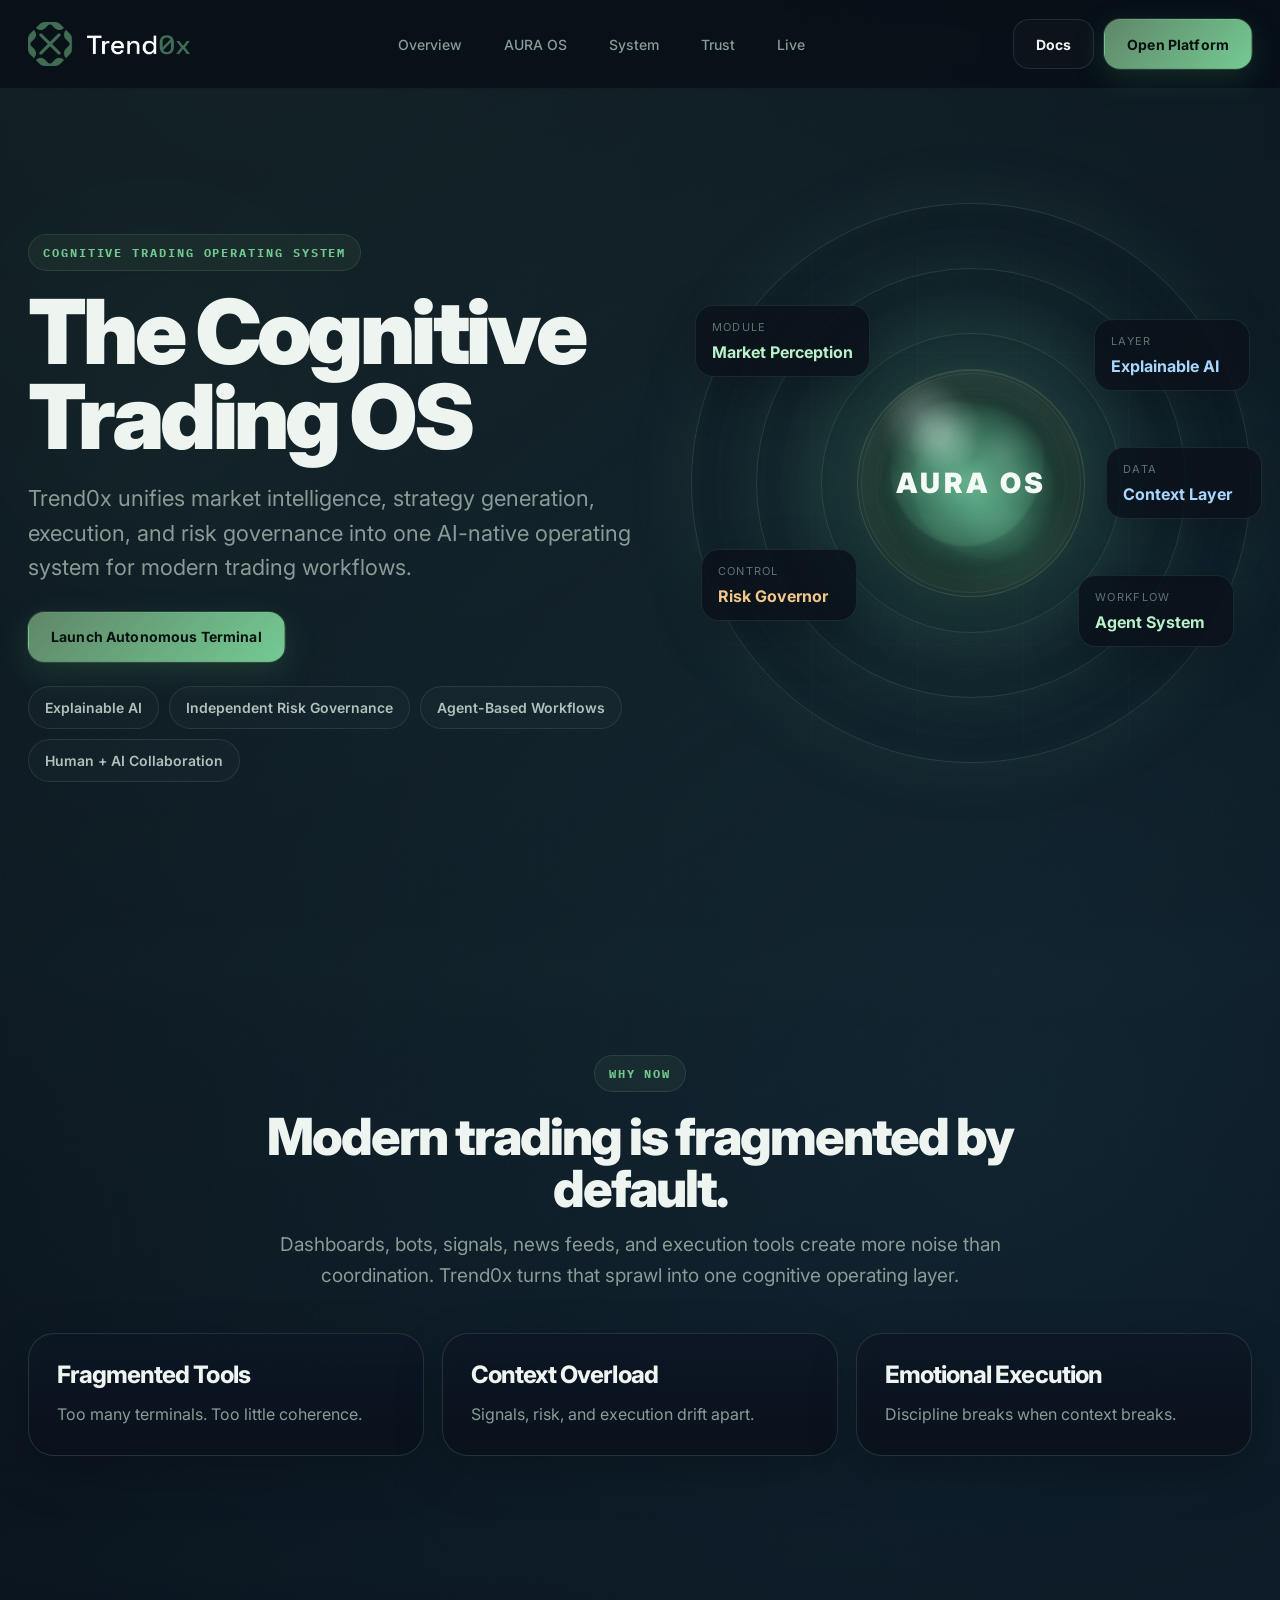
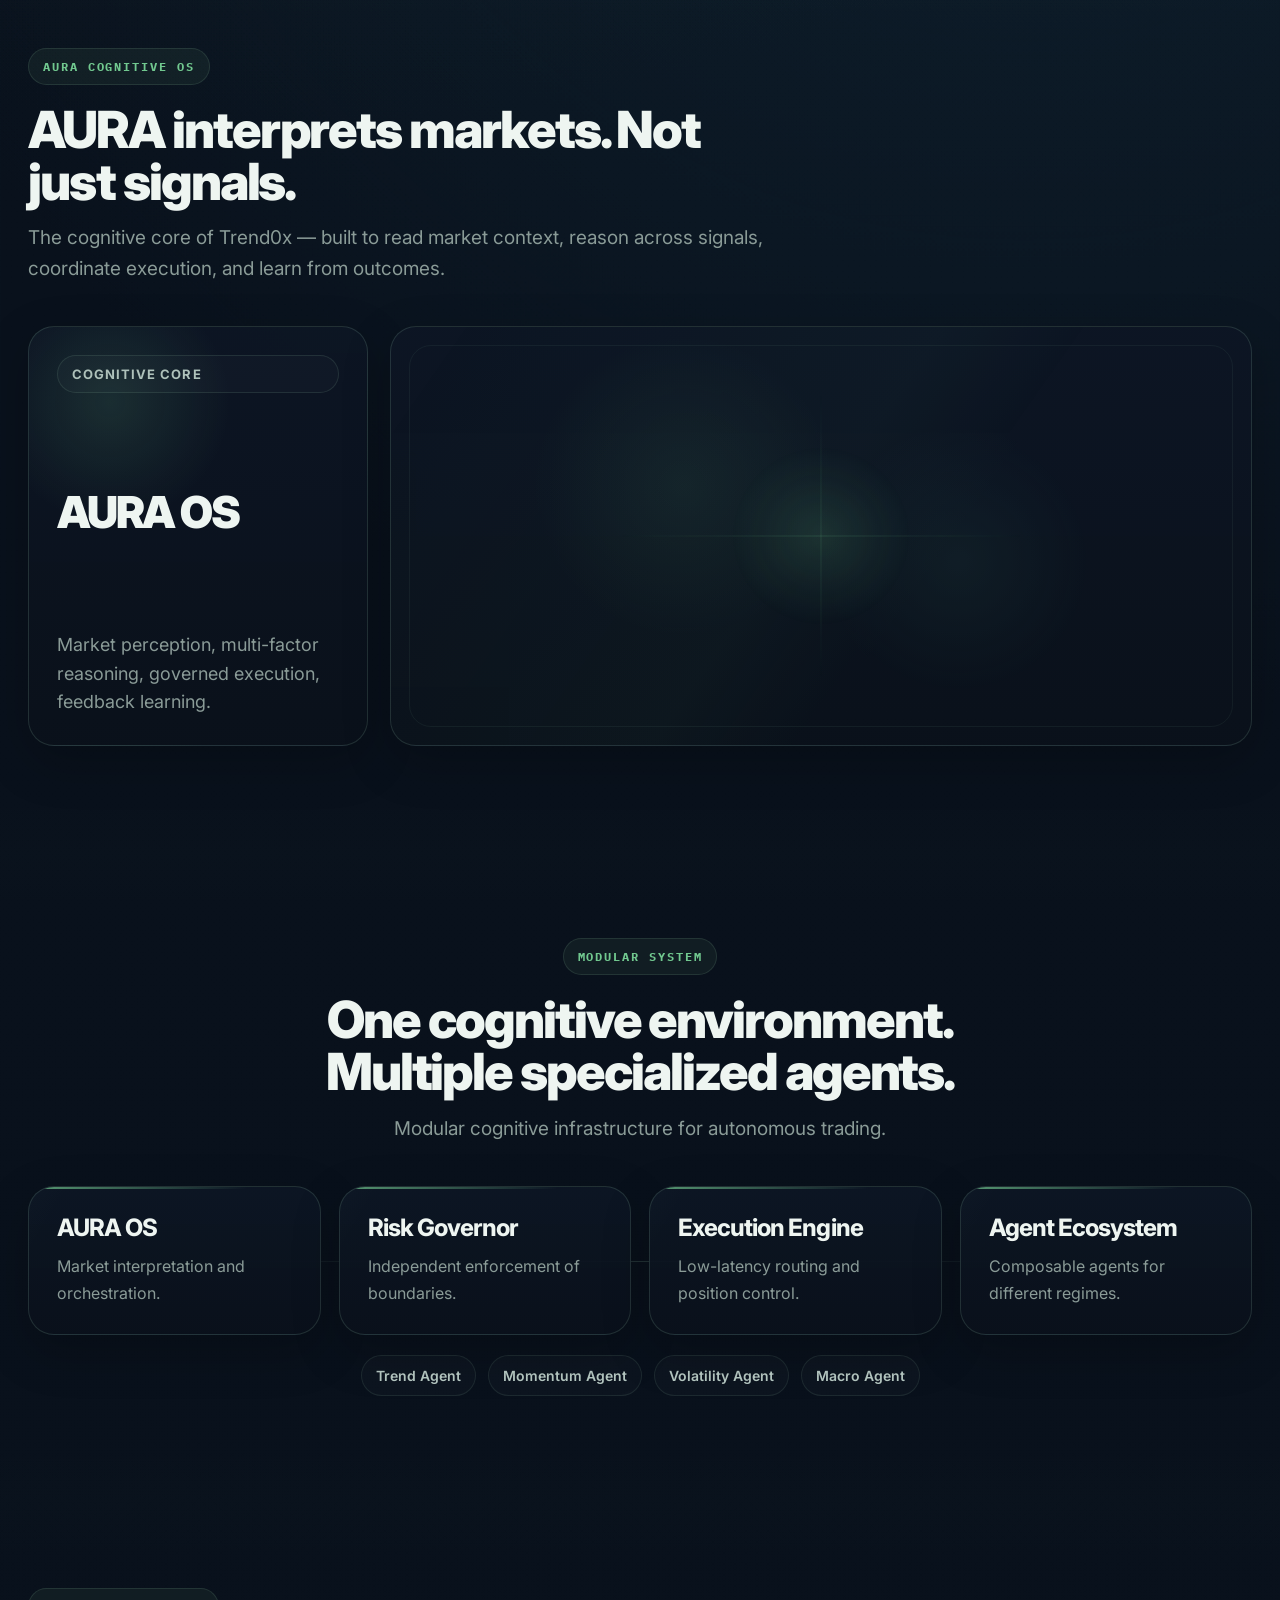
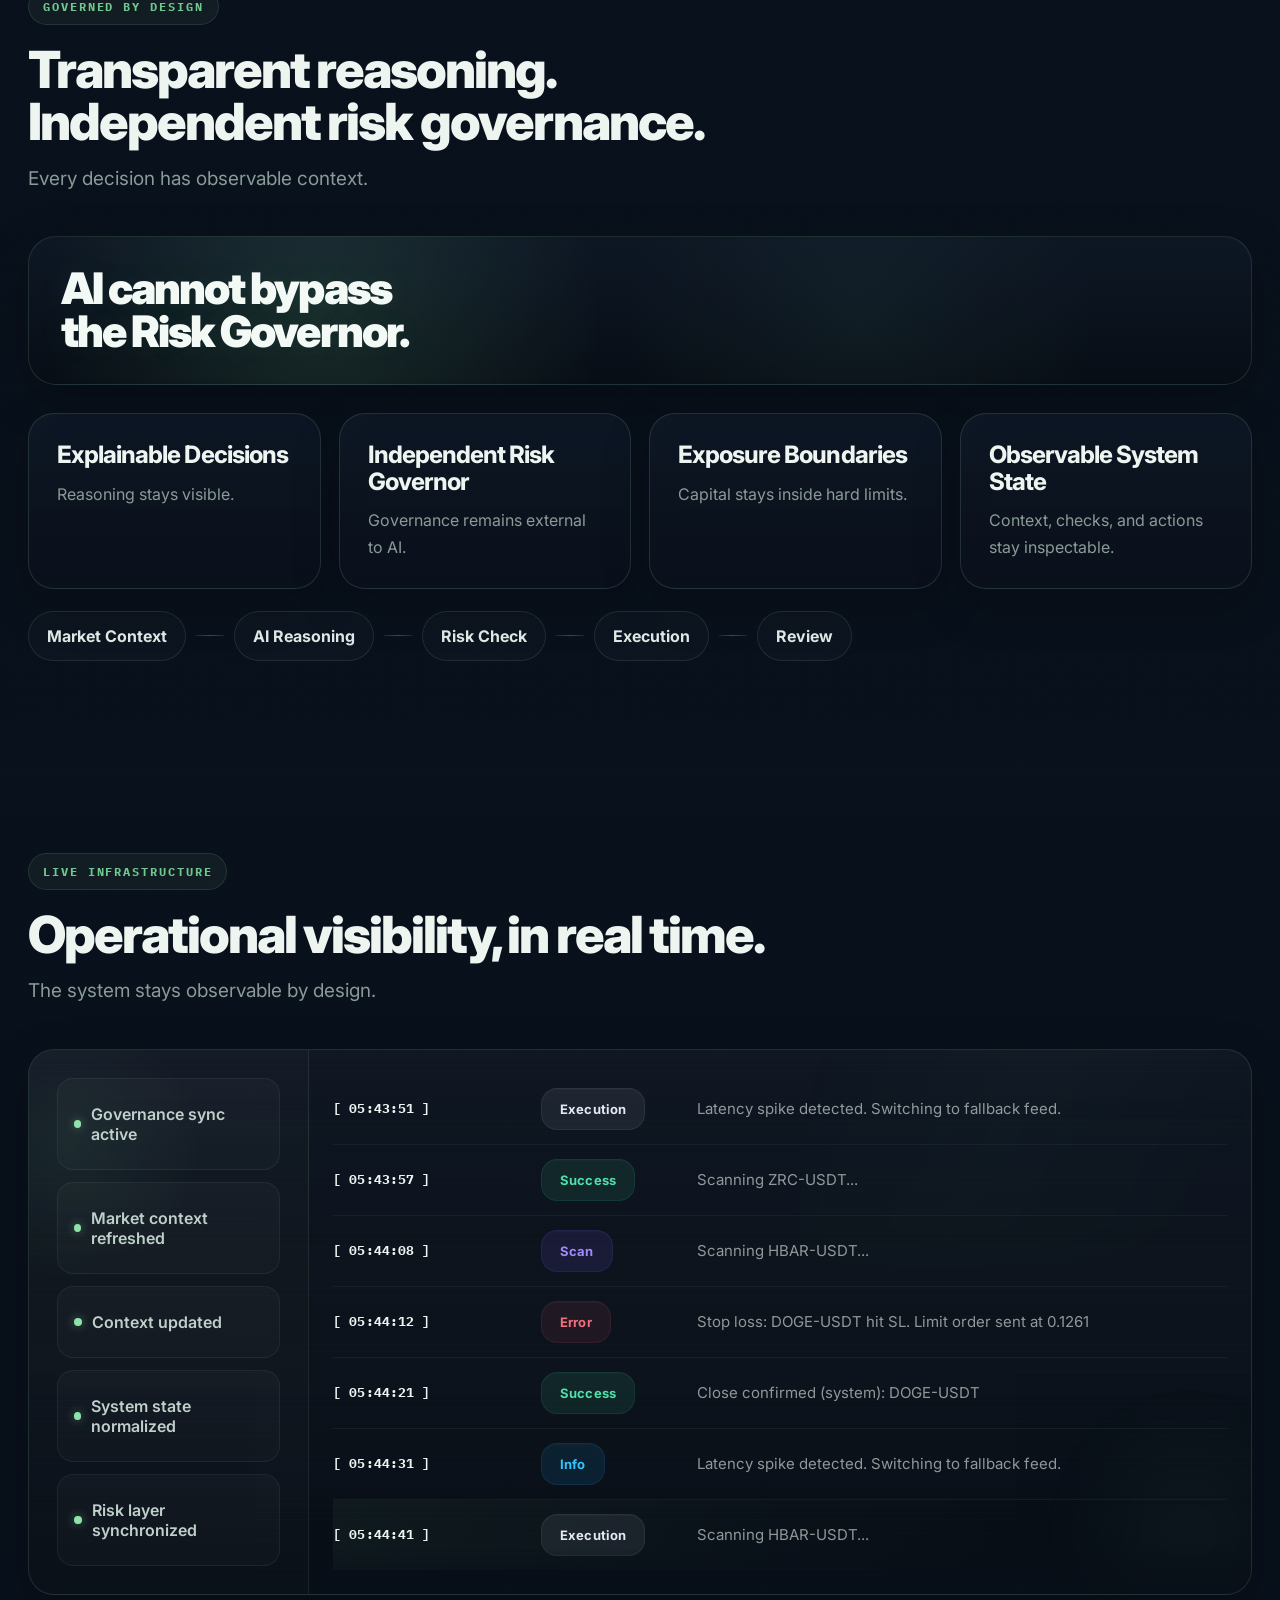
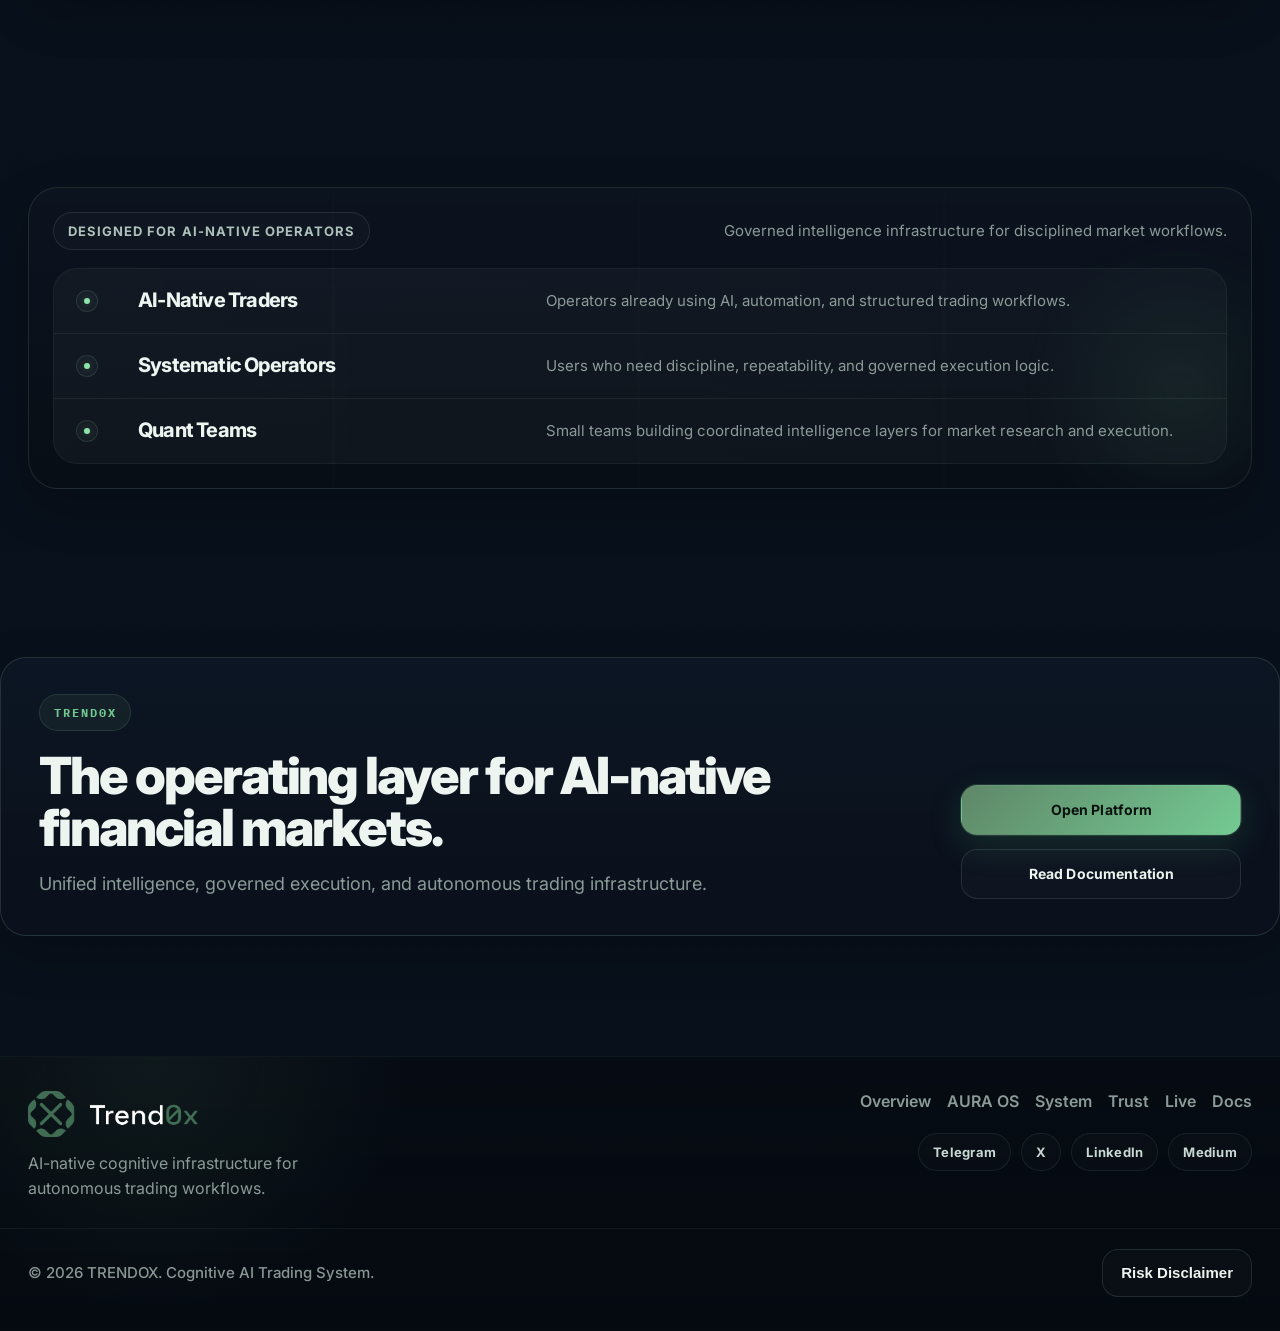
==== index.html @ cd6ea444 "Restyle live operational feed logs" ====
<!DOCTYPE html>
<html lang="en">
  <head>
    <meta charset="UTF-8" />
    <meta name="viewport" content="width=device-width, initial-scale=1.0" />
    <title>Trend0x — The Cognitive Trading OS</title>
    <link rel="icon" type="image/png" href="/favicon.png" />
    <link rel="shortcut icon" href="/favicon.png" />
    <meta
      name="description"
      content="Trend0x is an AI-native cognitive trading operating system unifying market intelligence, explainable AI, execution, and risk governance."
    />
    <meta
      name="keywords"
      content="AI trading OS, cognitive trading, explainable AI, risk governance, trading infrastructure, autonomous trading"
    />
    <meta name="author" content="Trend0x" />
    <meta property="og:title" content="Trend0x — The Cognitive Trading OS" />
    <meta
      property="og:description"
      content="AI-native infrastructure for autonomous trading, built around explainable AI and independent risk governance."
    />
    <meta property="og:type" content="website" />
    <meta property="og:url" content="https://trend0x.com" />
    <meta property="og:image" content="https://trend0x.com/og-image.png" />
    <meta name="twitter:card" content="summary_large_image" />
    <meta name="twitter:title" content="Trend0x — The Cognitive Trading OS" />
    <meta
      name="twitter:description"
      content="AI-native infrastructure for autonomous trading, built around explainable AI and independent risk governance."
    />
    <meta name="twitter:image" content="https://trend0x.com/og-image.png" />
    <meta name="theme-color" content="#08101b" />
    <link rel="icon" type="image/png" href="/favicon.png" />
    <link rel="preconnect" href="https://fonts.googleapis.com" />
    <link rel="preconnect" href="https://fonts.gstatic.com" crossorigin />
    <link
      href="https://fonts.googleapis.com/css2?family=IBM+Plex+Mono:wght@500;700&family=Inter:wght@400;500;600;700;800;900&display=swap"
      rel="stylesheet"
    />
    <link rel="stylesheet" href="/_astro/index.zALbbT_3.css" />
  </head>
  <body>
    <header class="site-header">
      <div class="site-shell nav-shell">
        <a href="#top" class="brand" aria-label="Go to homepage">
          <img
            src="/_astro/trend0x-logo-long.png"
            alt="Trend0x"
            width="258"
            height="50"
            class="brand-logo"
          />
        </a>
        <button class="nav-toggle" type="button" aria-expanded="false" aria-controls="mobile-nav">
          Menu
        </button>
        <nav class="desktop-nav" aria-label="Primary">
          <a href="#overview">Overview</a>
          <a href="#aura-os">AURA OS</a>
          <a href="#architecture">System</a>
          <a href="#risk">Trust</a>
          <a href="#live">Live</a>
        </nav>
        <div class="nav-actions">
          <a
            href="https://trend0x.gitbook.io/trend0x-docs/"
            target="_blank"
            rel="noopener noreferrer"
            class="button button-ghost"
            >Docs</a
          >
          <a href="https://demo.trend0x.com/" target="_blank" rel="noopener noreferrer" class="button button-primary"
            >Open Platform</a
          >
        </div>
      </div>
      <div class="mobile-nav" id="mobile-nav" hidden>
        <a href="#overview">Overview</a>
        <a href="#aura-os">AURA OS</a>
        <a href="#architecture">System</a>
        <a href="#risk">Trust</a>
        <a href="#live">Live</a>
        <a href="https://trend0x.gitbook.io/trend0x-docs/" target="_blank" rel="noopener noreferrer">Docs</a>
        <a href="https://demo.trend0x.com/" target="_blank" rel="noopener noreferrer">Open Platform</a>
      </div>
    </header>

    <main id="top">
      <section class="hero section-grid hero-section" id="overview">
        <div class="site-shell hero-grid">
          <div class="hero-copy">
            <div class="eyebrow">COGNITIVE TRADING OPERATING SYSTEM</div>
            <h1>The Cognitive Trading OS</h1>
            <p class="hero-lead">
              Trend0x unifies market intelligence, strategy generation, execution, and risk governance
              into one AI-native operating system for modern trading workflows.
            </p>
            <div class="hero-actions">
              <a href="https://demo.trend0x.com/" target="_blank" rel="noopener noreferrer" class="button button-primary">Launch Autonomous Terminal</a>
            </div>
            <div class="hero-pills">
              <span>Explainable AI</span>
              <span>Independent Risk Governance</span>
              <span>Agent-Based Workflows</span>
              <span>Human + AI Collaboration</span>
            </div>
          </div>

          <div class="hero-panel">
            <div class="hero-orbit">
              <div class="orbit-field">
                <div class="orbit-grid"></div>
                <div class="orbit-wave orbit-wave-1"></div>
                <div class="orbit-wave orbit-wave-2"></div>
                <div class="orbit-wave orbit-wave-3"></div>
                <div class="orbit-wave orbit-wave-4"></div>
                <div class="core-orb">
                  <div class="core-bloom" aria-hidden="true">
                    <span class="liquid-layer liquid-layer-a"></span>
                    <span class="liquid-layer liquid-layer-b"></span>
                    <span class="liquid-layer liquid-layer-c"></span>
                    <span class="liquid-caustic"></span>
                    <span class="liquid-specular"></span>
                    <span class="liquid-refraction"></span>
                  </div>
                  <div class="core-glow"></div>
                  <div class="core-label">AURA OS</div>
                </div>
                <div class="signal-card signal-card-green card-live">
                  <small>MODULE</small>
                  <strong>Market Perception</strong>
                </div>
                <div class="signal-card signal-card-blue card-xai">
                  <small>LAYER</small>
                  <strong>Explainable AI</strong>
                </div>
                <div class="signal-card signal-card-amber card-risk">
                  <small>CONTROL</small>
                  <strong>Risk Governor</strong>
                </div>
                <div class="signal-card signal-card-green card-agent">
                  <small>WORKFLOW</small>
                  <strong>Agent System</strong>
                </div>
                <div class="signal-card signal-card-blue card-data">
                  <small>DATA</small>
                  <strong>Context Layer</strong>
                </div>
              </div>
            </div>
          </div>
        </div>
      </section>

      <section class="section reveal-up">
        <div class="site-shell">
          <div class="section-heading centered compact-heading">
            <div class="eyebrow">WHY NOW</div>
            <h2>Modern trading is fragmented by default.</h2>
            <p>
              Dashboards, bots, signals, news feeds, and execution tools create more noise than
              coordination. Trend0x turns that sprawl into one cognitive operating layer.
            </p>
          </div>
          <div class="problem-grid compact-problem-grid">
            <article class="surface-card glow-card reveal-up">
              <h3>Fragmented Tools</h3>
              <p>Too many terminals. Too little coherence.</p>
            </article>
            <article class="surface-card glow-card reveal-up">
              <h3>Context Overload</h3>
              <p>Signals, risk, and execution drift apart.</p>
            </article>
            <article class="surface-card glow-card reveal-up">
              <h3>Emotional Execution</h3>
              <p>Discipline breaks when context breaks.</p>
            </article>
          </div>
        </div>
      </section>

      <section class="section reveal-up" id="aura-os">
        <div class="site-shell">
          <div class="section-heading compact-heading">
            <div class="eyebrow">AURA COGNITIVE OS</div>
            <h2>AURA interprets markets. Not just signals.</h2>
            <p>
              The cognitive core of Trend0x — built to read market context, reason across signals,
              coordinate execution, and learn from outcomes.
            </p>
          </div>
          <div class="aura-system-panel">
            <div class="aura-system-copy">
              <div class="aura-system-pill">Cognitive Core</div>
              <div class="aura-system-title">AURA OS</div>
              <p>Market perception, multi-factor reasoning, governed execution, feedback learning.</p>
            </div>
            <div class="aura-system-map">
              <div class="aura-beam"></div>
              <article class="aura-node node-perception reveal-up">
                <h3>Market Perception</h3>
                <p>Reads structure, volatility, and flow.</p>
              </article>
              <article class="aura-node node-reasoning reveal-up">
                <h3>Multi-Factor Reasoning</h3>
                <p>Builds context across signals.</p>
              </article>
              <article class="aura-node node-execution reveal-up">
                <h3>Governed Execution</h3>
                <p>Routes action through system controls.</p>
              </article>
              <article class="aura-node node-learning reveal-up">
                <h3>Feedback Learning</h3>
                <p>Improves through review loops.</p>
              </article>
            </div>
          </div>
        </div>
      </section>

      <section class="section reveal-up" id="architecture">
        <div class="site-shell">
          <div class="section-heading compact-heading centered">
            <div class="eyebrow">MODULAR SYSTEM</div>
            <h2>One cognitive environment. Multiple specialized agents.</h2>
            <p>Modular cognitive infrastructure for autonomous trading.</p>
          </div>
          <div class="system-grid">
            <article class="arch-card glow-card reveal-up">
              <h3>AURA OS</h3>
              <p>Market interpretation and orchestration.</p>
            </article>
            <article class="arch-card glow-card reveal-up">
              <h3>Risk Governor</h3>
              <p>Independent enforcement of boundaries.</p>
            </article>
            <article class="arch-card glow-card reveal-up">
              <h3>Execution Engine</h3>
              <p>Low-latency routing and position control.</p>
            </article>
            <article class="arch-card glow-card reveal-up">
              <h3>Agent Ecosystem</h3>
              <p>Composable agents for different regimes.</p>
            </article>
          </div>
          <div class="agent-capsules">
            <span>Trend Agent</span>
            <span>Momentum Agent</span>
            <span>Volatility Agent</span>
            <span>Macro Agent</span>
          </div>
        </div>
      </section>

      <section class="section reveal-up" id="risk">
        <div class="site-shell">
          <div class="section-heading compact-heading">
            <div class="eyebrow">GOVERNED BY DESIGN</div>
            <h2>Transparent reasoning. Independent risk governance.</h2>
            <p>Every decision has observable context.</p>
          </div>
          <div class="trust-statement">AI cannot bypass<br />the Risk Governor.</div>
          <div class="trust-grid">
            <article class="surface-card glow-card reveal-up">
              <h3>Explainable Decisions</h3>
              <p>Reasoning stays visible.</p>
            </article>
            <article class="surface-card glow-card reveal-up">
              <h3>Independent Risk Governor</h3>
              <p>Governance remains external to AI.</p>
            </article>
            <article class="surface-card glow-card reveal-up">
              <h3>Exposure Boundaries</h3>
              <p>Capital stays inside hard limits.</p>
            </article>
            <article class="surface-card glow-card reveal-up">
              <h3>Observable System State</h3>
              <p>Context, checks, and actions stay inspectable.</p>
            </article>
          </div>
          <div class="decision-flow" aria-label="Decision flow">
            <div class="flow-step flow-step-1 is-active"><span>Market Context</span></div>
            <div class="flow-arrow flow-arrow-1"></div>
            <div class="flow-step flow-step-2"><span>AI Reasoning</span></div>
            <div class="flow-arrow flow-arrow-2"></div>
            <div class="flow-step flow-step-3"><span>Risk Check</span></div>
            <div class="flow-arrow flow-arrow-3"></div>
            <div class="flow-step flow-step-4"><span>Execution</span></div>
            <div class="flow-arrow flow-arrow-4"></div>
            <div class="flow-step flow-step-5"><span>Review</span></div>
          </div>
        </div>
      </section>

      <section class="section reveal-up" id="live">
        <div class="site-shell">
          <div class="section-heading compact-heading">
            <div class="eyebrow">LIVE INFRASTRUCTURE</div>
            <h2>Operational visibility, in real time.</h2>
            <p>The system stays observable by design.</p>
          </div>
          <div class="live-panel">
            <div class="live-status" data-live-status>
              <span data-live-status-item><i></i><b>Context updated</b></span>
              <span data-live-status-item><i></i><b>Risk threshold verified</b></span>
              <span data-live-status-item><i></i><b>Reasoning sequence active</b></span>
              <span data-live-status-item><i></i><b>Governed route prepared</b></span>
              <span data-live-status-item><i></i><b>Feedback loop scheduled</b></span>
            </div>
            <div class="infra-logs live-logs" data-live-feed>
              <div class="log-row" data-live-log-row data-live-kind="execution">
                <span data-live-time>[ 19:13:49 ]</span><span class="log-pill" data-live-type>Execution</span><p data-live-message>Latency spike detected. Switching to fallback feed.</p>
              </div>
              <div class="log-row" data-live-log-row data-live-kind="success">
                <span data-live-time>[ 19:13:57 ]</span><span class="log-pill" data-live-type>Success</span><p data-live-message>Scanning ZRC-USDT...</p>
              </div>
              <div class="log-row" data-live-log-row data-live-kind="scan">
                <span data-live-time>[ 19:14:03 ]</span><span class="log-pill" data-live-type>Scan</span><p data-live-message>Scanning HBAR-USDT...</p>
              </div>
              <div class="log-row" data-live-log-row data-live-kind="error">
                <span data-live-time>[ 19:14:11 ]</span><span class="log-pill" data-live-type>Error</span><p data-live-message>Stop loss: DOGE-USDT hit SL. Limit order sent at 0.1261</p>
              </div>
              <div class="log-row" data-live-log-row data-live-kind="success">
                <span data-live-time>[ 19:14:17 ]</span><span class="log-pill" data-live-type>Success</span><p data-live-message>Close confirmed (system): DOGE-USDT</p>
              </div>
              <div class="log-row" data-live-log-row data-live-kind="info">
                <span data-live-time>[ 19:14:24 ]</span><span class="log-pill" data-live-type>Info</span><p data-live-message>Latency spike detected. Switching to fallback feed.</p>
              </div>
              <div class="log-row" data-live-log-row data-live-kind="execution">
                <span data-live-time>[ 19:14:30 ]</span><span class="log-pill" data-live-type>Execution</span><p data-live-message>Scanning HBAR-USDT...</p>
              </div>
            </div>
          </div>
        </div>
      </section>

      <section class="section reveal-up">
        <div class="site-shell">
          <div class="operator-access reveal-up">
            <div class="operator-access-head">
              <span class="built-for-label">Designed for AI-native operators</span>
              <p>Governed intelligence infrastructure for disciplined market workflows.</p>
            </div>
            <div class="operator-list" aria-label="Operator access layer">
              <article class="operator-row reveal-up">
                <span class="operator-glyph" aria-hidden="true"><i></i></span>
                <h3>AI-Native Traders</h3>
                <p>Operators already using AI, automation, and structured trading workflows.</p>
              </article>
              <article class="operator-row reveal-up">
                <span class="operator-glyph" aria-hidden="true"><i></i></span>
                <h3>Systematic Operators</h3>
                <p>Users who need discipline, repeatability, and governed execution logic.</p>
              </article>
              <article class="operator-row reveal-up">
                <span class="operator-glyph" aria-hidden="true"><i></i></span>
                <h3>Quant Teams</h3>
                <p>Small teams building coordinated intelligence layers for market research and execution.</p>
              </article>
            </div>
          </div>
        </div>
      </section>

      <section class="section final-cta reveal-up">
        <div class="site-shell final-cta-card">
          <div>
            <div class="eyebrow">TREND0X</div>
            <h2>The operating layer for AI-native financial markets.</h2>
            <p>Unified intelligence, governed execution, and autonomous trading infrastructure.</p>
          </div>
          <div class="hero-actions final-cta-actions">
            <a href="https://demo.trend0x.com/" target="_blank" rel="noopener noreferrer" class="button button-primary"
              >Open Platform</a
            >
            <a
              href="https://trend0x.gitbook.io/trend0x-docs/"
              target="_blank"
              rel="noopener noreferrer"
              class="button button-secondary"
              >Read Documentation</a
            >
          </div>
        </div>
      </section>
    </main>

    <footer class="site-footer">
      <div class="site-shell footer-shell">
        <div class="footer-brand">
          <img
            src="/_astro/trend0x-logo-long.png"
            alt="Trend0x"
            width="258"
            height="50"
            class="footer-logo"
          />
          <p>AI-native cognitive infrastructure for autonomous trading workflows.</p>
        </div>
        <div class="footer-links-wrap">
          <nav class="footer-nav" aria-label="Footer">
            <a href="#overview">Overview</a>
            <a href="#aura-os">AURA OS</a>
            <a href="#architecture">System</a>
            <a href="#risk">Trust</a>
            <a href="#live">Live</a>
            <a href="https://trend0x.gitbook.io/trend0x-docs/" target="_blank" rel="noopener noreferrer">Docs</a>
          </nav>
          <div class="footer-socials" aria-label="Social links">
            <a href="https://t.me/trend0x" target="_blank" rel="noopener noreferrer">Telegram</a>
            <a href="https://x.com/Trend0x_com" target="_blank" rel="noopener noreferrer">X</a>
            <a href="https://www.linkedin.com/company/trend0x" target="_blank" rel="noopener noreferrer">LinkedIn</a>
            <a href="https://medium.com/@trend0x.ai" target="_blank" rel="noopener noreferrer">Medium</a>
          </div>
        </div>
      </div>
      <div class="site-shell footer-bottom">
        <p>© 2026 TRENDOX. Cognitive AI Trading System.</p>
        <button type="button" class="footer-disclaimer-button" data-open-risk>Risk Disclaimer</button>
      </div>
    </footer>

    <div class="risk-modal" data-risk-modal hidden>
      <div class="risk-modal-backdrop" data-close-risk></div>
      <div class="risk-modal-dialog" role="dialog" aria-modal="true" aria-labelledby="risk-modal-title">
        <div class="risk-modal-head">
          <h2 id="risk-modal-title">Risk Disclosure</h2>
          <button type="button" class="risk-modal-close" aria-label="Close risk disclosure" data-close-risk>
            <span></span>
            <span></span>
          </button>
        </div>
        <div class="risk-modal-body">
          <p>
            Trading digital assets involves financial risk due to market volatility, liquidity conditions,
            and changing market regimes.
          </p>
          <p>
            Trend0x applies automated risk management mechanisms, including exposure limits and adaptive
            execution logic. These measures are designed to reduce risk, but do not eliminate the possibility
            of losses.
          </p>
          <p>Trend0x does not guarantee profitability or performance. Past results are not indicative of future outcomes.</p>
          <p>Trend0x is a non-custodial execution and copy trading infrastructure.</p>
          <div class="risk-modal-list-block">
            <p>Trend0x:</p>
            <ul>
              <li>does not custody user funds,</li>
              <li>does not pool or manage capital,</li>
              <li>does not act as a broker, fund, or investment advisor.</li>
            </ul>
          </div>
          <p>
            All trading activity is executed directly on third-party exchanges selected by the user. Trend0x has no
            access to user balances or withdrawal permissions.
          </p>
          <p>Users remain fully responsible for their capital, strategy selection, and risk exposure.</p>
          <p>
            Information provided by Trend0x is for informational and execution purposes only and does not constitute
            financial, legal, or investment advice.
          </p>
          <p>
            Users should assess their own risk tolerance and conduct independent due diligence before engaging in
            trading activities.
          </p>
          <p>
            Execution outcomes may vary due to exchange mechanics, liquidity, latency, and account-specific factors.
            Trend0x is not responsible for execution differences caused by third-party platforms.
          </p>
          <p>
            By using Trend0x, users acknowledge and accept the risks associated with digital asset trading, including
            the possibility of losses despite applied risk controls.
          </p>
        </div>
      </div>
    </div>

    <script>
      if (typeof window !== "undefined") {
        const ua = window.navigator.userAgent;
        const isChromiumLike =
          /Chrome|CriOS|Edg|OPR/.test(ua) && !/Safari\/.*Version\//.test(ua);

        if (isChromiumLike) {
          document.documentElement.classList.add("is-chrome-like");
        }

        const toggle = document.querySelector(".nav-toggle");
        const mobileNav = document.getElementById("mobile-nav");
        const mobileLinks = mobileNav ? Array.from(mobileNav.querySelectorAll("a")) : [];
        const riskModal = document.querySelector("[data-risk-modal]");
        const riskOpeners = Array.from(document.querySelectorAll("[data-open-risk]"));
        const riskClosers = Array.from(document.querySelectorAll("[data-close-risk]"));
        let mobileNavOpen = false;
        let riskModalOpen = false;

        const syncOverlayLock = () => {
          document.body.classList.toggle("no-scroll", mobileNavOpen || riskModalOpen);
        };

        const setState = (open) => {
          if (!toggle || !mobileNav) return;
          toggle.setAttribute("aria-expanded", String(open));
          mobileNav.hidden = !open;
          mobileNavOpen = open;
          syncOverlayLock();
        };

        const setRiskModal = (open) => {
          if (!riskModal) return;
          riskModal.hidden = !open;
          riskModalOpen = open;
          syncOverlayLock();
        };

        toggle?.addEventListener("click", () => {
          const next = toggle.getAttribute("aria-expanded") !== "true";
          setState(next);
        });

        mobileLinks.forEach((link) => {
          link.addEventListener("click", () => setState(false));
        });

        riskOpeners.forEach((button) => {
          button.addEventListener("click", () => setRiskModal(true));
        });

        riskClosers.forEach((button) => {
          button.addEventListener("click", () => setRiskModal(false));
        });

        riskModal?.addEventListener("click", (event) => {
          const target = event.target;
          if (!(target instanceof Element)) return;
          if (target.closest("[data-close-risk]")) {
            setRiskModal(false);
          }
        });

        document.querySelector(".risk-modal-dialog")?.addEventListener("click", (event) => {
          event.stopPropagation();
        });

        window.addEventListener("keydown", (event) => {
          if (event.key === "Escape") setState(false);
          if (event.key === "Escape") setRiskModal(false);
        });

        const revealItems = Array.from(document.querySelectorAll(".reveal-up"));
        const io =
          "IntersectionObserver" in window
            ? new IntersectionObserver(
                (entries) => {
                  entries.forEach((entry) => {
                    if (entry.isIntersecting) {
                      entry.target.classList.add("is-visible");
                      io.unobserve(entry.target);
                    }
                  });
                },
                { threshold: 0.14 }
              )
            : null;

        revealItems.forEach((item) => {
          if (window.matchMedia("(prefers-reduced-motion: reduce)").matches) {
            item.classList.add("is-visible");
            return;
          }
          io ? io.observe(item) : item.classList.add("is-visible");
        });

        const prefersReducedMotion = window.matchMedia("(prefers-reduced-motion: reduce)").matches;
        const liveStatusRoot = document.querySelector("[data-live-status]");
        const liveStatusItems = liveStatusRoot ? Array.from(liveStatusRoot.querySelectorAll("[data-live-status-item]")) : [];
        const liveLogRows = Array.from(document.querySelectorAll("[data-live-log-row]"));

        const liveStatusPool = [
          "Context updated",
          "Governance sync active",
          "Market context refreshed",
          "System state normalized",
          "Risk layer synchronized",
          "Agent routing updated",
          "Execution layer stable",
          "Feedback cycle initialized",
          "Intelligence layer active",
          "Regime map refreshed",
          "Exposure layer verified",
          "Signal clustering detected",
          "Decision layer synchronized",
          "Operational state stable",
          "Cross-market scan active",
        ];

        const liveFeedPool = [
          { type: "Execution", message: "Latency spike detected. Switching to fallback feed." },
          { type: "Success", message: "Scanning ZRC-USDT..." },
          { type: "Scan", message: "Scanning HBAR-USDT..." },
          { type: "Error", message: "Stop loss: DOGE-USDT hit SL. Limit order sent at 0.1261" },
          { type: "Success", message: "Close confirmed (system): DOGE-USDT" },
          { type: "Info", message: "Latency spike detected. Switching to fallback feed." },
          { type: "Execution", message: "Scanning HBAR-USDT..." },
          { type: "Scan", message: "Scanning SOL-USDT..." },
          { type: "Success", message: "Scanning SOL-USDT..." },
          { type: "Execution", message: "Close confirmed (system): DOGE-USDT" },
          { type: "Info", message: "Scanning ZRC-USDT..." },
          { type: "Scan", message: "Scanning DOGE-USDT..." },
          { type: "Warning", message: "Latency spike detected. Switching to fallback feed." },
          { type: "Execution", message: "Close confirmed (system): TRX-USDT" },
          { type: "Success", message: "Execution route confirmed: BTC-USDT" },
          { type: "Info", message: "Scanning XRP-USDT..." },
          { type: "Scan", message: "Scanning ADA-USDT..." },
          { type: "Error", message: "Stop loss: TRX-USDT hit SL. Limit order sent at 0.2893" },
          { type: "Execution", message: "Scanning SOL-USDT..." },
          { type: "Success", message: "Close confirmed (system): HBAR-USDT" },
          { type: "Info", message: "Market feed resynchronized across active pairs." },
          { type: "Warning", message: "Spread widened on SOL-USDT. Routing through fallback book." },
          { type: "Scan", message: "Scanning ZRC-USDT..." },
          { type: "Execution", message: "Trailing stop adjusted: BTC-USDT" },
        ];

        const timeFormatter = new Intl.DateTimeFormat("en-GB", {
          hour: "2-digit",
          minute: "2-digit",
          second: "2-digit",
          hour12: false,
        });

        let liveFeedIndex = 0;
        let liveStatusIndex = 0;
        let liveVirtualClock = new Date();

        const nextFeedEntry = () => {
          const entry = liveFeedPool[liveFeedIndex % liveFeedPool.length];
          liveFeedIndex += 1;
          return entry;
        };

        const nextStatusText = () => {
          const text = liveStatusPool[liveStatusIndex % liveStatusPool.length];
          liveStatusIndex += 1;
          return text;
        };

        const advanceClock = () => {
          const step = 4 + Math.floor(Math.random() * 8);
          liveVirtualClock = new Date(liveVirtualClock.getTime() + step * 1000);
          return timeFormatter.format(liveVirtualClock);
        };

        const randomDelay = (min, max) => min + Math.random() * (max - min);

        const promoteStatusItem = (item) => {
          if (!liveStatusRoot || !item) return;
          const siblings = Array.from(liveStatusRoot.children);
          const currentIndex = siblings.indexOf(item);
          if (currentIndex <= 0 || Math.random() < 0.48) return;
          const targetIndex = Math.max(0, currentIndex - (Math.random() > 0.5 ? 1 : 2));
          const anchor = siblings[targetIndex];
          if (anchor && anchor !== item) {
            liveStatusRoot.insertBefore(item, anchor);
          }
        };

        const updateStatusItem = (item) => {
          const textNode = item.querySelector("b");
          if (!textNode) return;

          item.classList.add("is-refreshing");
          item.classList.remove("is-live");
          window.setTimeout(() => {
            textNode.textContent = nextStatusText();
            item.classList.remove("is-refreshing");
            item.classList.add("is-live");
            window.setTimeout(() => item.classList.remove("is-live"), prefersReducedMotion ? 0 : 1800);
            promoteStatusItem(item);
          }, prefersReducedMotion ? 0 : 320);
        };

        const updateLogRow = (row) => {
          const timeNode = row.querySelector("[data-live-time]");
          const typeNode = row.querySelector("[data-live-type]");
          const messageNode = row.querySelector("[data-live-message]");
          if (!timeNode || !typeNode || !messageNode) return;

          row.classList.add("is-refreshing");
          row.classList.remove("is-live");

          window.setTimeout(() => {
            const entry = nextFeedEntry();
            timeNode.textContent = `[ ${advanceClock()} ]`;
            typeNode.textContent = entry.type;
            row.dataset.liveKind = entry.type.toLowerCase();
            messageNode.textContent = entry.message;
            row.classList.remove("is-refreshing");
            row.classList.add("is-live");
            window.setTimeout(() => row.classList.remove("is-live"), prefersReducedMotion ? 0 : 2200);
          }, prefersReducedMotion ? 0 : 340);
        };

        if (liveStatusItems.length && liveLogRows.length) {
          liveLogRows.forEach((row) => {
            const typeNode = row.querySelector("[data-live-type]");
            if (!typeNode) return;
            row.dataset.liveKind = typeNode.textContent.trim().toLowerCase();
          });

          liveStatusItems.forEach((item, index) => {
            window.setTimeout(() => updateStatusItem(item), index * 220);
          });

          liveLogRows.forEach((row, index) => {
            window.setTimeout(() => updateLogRow(row), index * 280);
          });

          const runStatusLoop = () => {
            const delay = prefersReducedMotion ? 8200 : randomDelay(4200, 7600);
            window.setTimeout(() => {
              const statusTarget = liveStatusItems[Math.floor(Math.random() * liveStatusItems.length)];
              updateStatusItem(statusTarget);
              runStatusLoop();
            }, delay);
          };

          const runLogLoop = () => {
            const delay = prefersReducedMotion ? 9000 : randomDelay(4600, 7800);
            window.setTimeout(() => {
              const rowTarget = liveLogRows.shift();
              if (rowTarget) {
                updateLogRow(rowTarget);
                liveLogRows.push(rowTarget);
              }
              runLogLoop();
            }, delay);
          };

          runStatusLoop();
          runLogLoop();
        }
      }
    </script>
  </body>
</html>
---- _astro/index.zALbbT_3.css ----
:root{
  --bg:#08101b;
  --bg-soft:#0d1624;
  --surface:#0b131e;
  --surface-2:#0f1928;
  --surface-3:#121f31;
  --line:rgba(121,161,141,.22);
  --line-strong:rgba(121,161,141,.36);
  --text:#eef5f1;
  --muted:#8a9b97;
  --muted-2:#61726e;
  --green:#71c88f;
  --green-deep:#4e7d5f;
  --mint:#8ee3a9;
  --blue:#74b8ff;
  --cyan:#89d2ff;
  --amber:#d3a96c;
  --panel-shadow:0 24px 80px rgba(0,0,0,.34);
  --radius:26px;
  --radius-sm:18px;
  --shell:1280px;
}
*{box-sizing:border-box;margin:0;padding:0}
html{scroll-behavior:smooth;-webkit-text-size-adjust:100%}
body{
  position:relative;overflow-x:hidden;
  font-family:Inter,sans-serif;
  background:
    radial-gradient(circle at 20% 0%,rgba(71,117,89,.18),transparent 28%),
    radial-gradient(circle at 80% 18%,rgba(36,91,114,.22),transparent 24%),
    linear-gradient(180deg,#08101b 0%,#09111c 32%,#08101b 100%);
  color:var(--text);
}
body:before,body:after{
  content:"";position:absolute;inset:auto;pointer-events:none;z-index:-1;filter:blur(28px);opacity:.38
}
body:before{
  width:44vw;height:44vw;left:-10vw;top:12vh;
  background:radial-gradient(circle,rgba(102,167,125,.16),transparent 64%);
  animation:ambientDriftA 40s ease-in-out infinite
}
body:after{
  width:38vw;height:38vw;right:-8vw;top:30vh;
  background:radial-gradient(circle,rgba(64,116,155,.12),transparent 62%);
  animation:ambientDriftB 48s ease-in-out infinite
}
body.no-scroll{overflow:hidden}
a{color:inherit;text-decoration:none}
img{display:block;max-width:100%}
main{position:relative}
.site-shell{max-width:var(--shell);margin:0 auto;padding:0 28px}
.site-header{
  position:sticky;top:0;z-index:50;
  background:rgba(6,12,20,.72);
  -webkit-backdrop-filter:blur(12px);
  backdrop-filter:blur(12px);
  border-bottom:1px solid rgba(129,171,151,.08)
}
.hero-copy,.hero-panel,.aura-system-copy,.aura-system-map,.final-cta-card > div,.footer-brand,.footer-links-wrap{min-width:0}
.nav-shell{
  min-height:88px;display:flex;align-items:center;justify-content:space-between;gap:20px
}
.brand{display:flex;align-items:center;gap:12px}
.brand-logo{
  display:block;width:auto;height:44px;object-fit:contain
}
.desktop-nav,.nav-actions{display:flex;align-items:center;gap:10px}
.desktop-nav a{
  padding:11px 15px;border-radius:999px;
  font-size:14px;font-weight:500;color:var(--muted);
  border:1px solid transparent;transition:.25s ease
}
.desktop-nav a:hover,.desktop-nav a:focus-visible{
  color:var(--text);border-color:rgba(129,171,151,.18);background:rgba(255,255,255,.02)
}
.button{
  display:inline-flex;align-items:center;justify-content:center;
  min-height:50px;padding:0 22px;border-radius:16px;
  font-size:14px;font-weight:700;letter-spacing:.01em;transition:.25s ease;
  border:1px solid transparent
}
.button-primary{
  color:#08110e;
  background:linear-gradient(135deg,#5f8768 0%,#74ca93 100%);
  box-shadow:0 0 0 1px rgba(160,230,180,.14),0 10px 32px rgba(70,151,101,.22)
}
.button-primary:hover,.button-primary:focus-visible{transform:translateY(-1px);box-shadow:0 0 0 1px rgba(160,230,180,.2),0 16px 40px rgba(70,151,101,.3)}
.button-secondary,.button-ghost{
  background:rgba(255,255,255,.02);color:var(--text);border-color:rgba(129,171,151,.18)
}
.button-secondary:hover,.button-ghost:hover{background:rgba(255,255,255,.04);border-color:rgba(129,171,151,.3)}
.nav-toggle{
  display:none;border:1px solid rgba(129,171,151,.18);background:rgba(255,255,255,.02);
  color:var(--text);border-radius:14px;padding:10px 14px;font-weight:700
}
.mobile-nav{
  display:none;padding:0 28px 24px;flex-direction:column;gap:10px;border-top:1px solid rgba(129,171,151,.08)
}
.mobile-nav a{
  padding:14px 0;color:var(--muted);font-weight:600;border-bottom:1px solid rgba(129,171,151,.08)
}
.section{
  position:relative;padding:96px 0
}
.section:before{
  content:"";position:absolute;left:0;right:0;top:-48px;height:120px;pointer-events:none;
  background:linear-gradient(180deg,rgba(113,200,143,0),rgba(113,200,143,.035),rgba(113,200,143,0));
  opacity:.45
}
.section-grid{padding:72px 0 80px}
.hero-section{padding:26px 0 58px}
.hero-grid{
  display:grid;grid-template-columns:minmax(0,1.05fr) minmax(420px,.95fr);gap:42px;align-items:center;
  min-height:calc(100svh - 114px)
}
.eyebrow{
  display:inline-flex;align-items:center;gap:8px;
  margin-bottom:18px;padding:10px 14px;border-radius:999px;
  font-family:"IBM Plex Mono",monospace;font-size:12px;font-weight:700;letter-spacing:.16em;
  color:var(--green);text-transform:uppercase;background:rgba(83,126,95,.12);border:1px solid rgba(129,171,151,.16)
}
h1,h2,h3{letter-spacing:-.04em}
h1{
  max-width:780px;font-size:clamp(52px,7vw,92px);line-height:.95;font-weight:900;
  text-wrap:balance
}
h2{
  font-size:clamp(34px,4vw,58px);line-height:1.02;font-weight:850
}
h3{font-size:24px;line-height:1.1;font-weight:750}
.hero-lead,.section-heading p,.surface-card p,.arch-card p,.section-footnote,.site-footer p,.closing-band span,.vision-card p{
  color:var(--muted)
}
.hero-lead{
  margin-top:22px;max-width:760px;font-size:22px;line-height:1.55
}
.hero-actions{display:flex;flex-wrap:wrap;gap:12px;margin-top:28px}
.hero-pills{display:flex;flex-wrap:wrap;gap:10px;margin-top:24px}
.hero-pills span,.vision-points span{
  padding:12px 16px;border-radius:999px;font-size:14px;font-weight:600;
  color:#afc2bb;background:rgba(255,255,255,.02);border:1px solid rgba(129,171,151,.16)
}
.hero-panel{position:relative}
.hero-orbit{
  position:relative;min-height:590px;overflow:visible
}
.orbit-field{
  position:relative;min-height:540px;overflow:visible
}
.orbit-grid{
  position:absolute;inset:8% 3% 2%;
  border-radius:30px;
  background:
    linear-gradient(90deg,transparent 0,transparent 19.7%,rgba(122,161,141,.04) 19.9%,transparent 20.1%,transparent 39.7%,rgba(122,161,141,.035) 39.9%,transparent 40.1%,transparent 59.7%,rgba(122,161,141,.035) 59.9%,transparent 60.1%,transparent 79.7%,rgba(122,161,141,.04) 79.9%,transparent 80.1%),
    linear-gradient(180deg,transparent 0,transparent 19.7%,rgba(122,161,141,.035) 19.9%,transparent 20.1%,transparent 39.7%,rgba(122,161,141,.025) 39.9%,transparent 40.1%,transparent 59.7%,rgba(122,161,141,.025) 59.9%,transparent 60.1%,transparent 79.7%,rgba(122,161,141,.035) 79.9%,transparent 80.1%)
}
.orbit-wave{
  position:absolute;inset:50% auto auto 50%;transform:translate(-50%,-50%);
  border-radius:50%;border:1px solid rgba(146,219,171,.16);
  box-shadow:0 0 70px rgba(95,176,127,.1), inset 0 0 40px rgba(95,176,127,.03);
  animation:orbitPulse 4.2s ease-out infinite
}
.orbit-wave-1{width:190px;height:190px}
.orbit-wave-2{width:300px;height:300px;animation-delay:.55s}
.orbit-wave-3{width:430px;height:430px;animation-delay:1.1s}
.orbit-wave-4{width:560px;height:560px;animation-delay:1.65s}
.core-orb{
  position:absolute;inset:50% auto auto 50%;transform:translate(-50%,-50%);
  width:244px;height:244px;border-radius:50%;
  display:flex;align-items:center;justify-content:center;z-index:4;
  isolation:isolate;
  animation:coreFloat 9s ease-in-out infinite
}
.core-bloom{
  position:absolute;inset:8px;border-radius:50%;overflow:hidden;
  border:1px solid rgba(214,255,228,.18);
  background:
    radial-gradient(circle at 32% 26%,rgba(240,255,247,.24),transparent 22%),
    radial-gradient(circle at 70% 78%,rgba(72,145,106,.18),transparent 28%),
    radial-gradient(circle at 50% 52%,rgba(91,180,126,.18),rgba(11,20,24,.84) 64%,rgba(5,10,14,.98) 100%);
  box-shadow:
    inset 0 1px 0 rgba(255,255,255,.12),
    inset 0 -28px 48px rgba(4,10,12,.34),
    inset 18px 24px 38px rgba(255,255,255,.03),
    0 30px 56px rgba(0,0,0,.22);
  animation:coreShellBreath 10.5s ease-in-out infinite
}
.core-bloom:before{
  content:"";position:absolute;inset:3px;border-radius:50%;pointer-events:none;
  border:1px solid rgba(197,244,214,.1);
  opacity:.72
}
.core-bloom:after{
  content:"";position:absolute;inset:0;border-radius:50%;pointer-events:none;
  background:
    radial-gradient(circle at 28% 20%,rgba(255,255,255,.22),transparent 16%),
    radial-gradient(circle at 50% 50%,transparent 54%,rgba(210,255,228,.08) 68%,transparent 78%);
  mix-blend-mode:screen;
  opacity:.78;
  animation:coreHighlightDrift 16s ease-in-out infinite
}
.liquid-layer,.liquid-caustic,.liquid-specular,.liquid-refraction{
  position:absolute;pointer-events:none
}
.liquid-layer{
  mix-blend-mode:screen;opacity:.88;filter:blur(1px)
}
.liquid-layer-a{
  inset:14% 18% 22% 14%;
  border-radius:42% 58% 50% 50% / 45% 36% 64% 55%;
  background:
    radial-gradient(circle at 34% 30%,rgba(228,255,239,.28),transparent 24%),
    radial-gradient(circle at 52% 58%,rgba(138,241,175,.38),rgba(69,144,103,.24) 58%,transparent 76%);
  animation:orbMorphA 18s ease-in-out infinite alternate
}
.liquid-layer-b{
  inset:18% 14% 16% 24%;
  border-radius:54% 46% 42% 58% / 48% 58% 42% 52%;
  background:
    radial-gradient(circle at 64% 30%,rgba(210,255,226,.2),transparent 22%),
    radial-gradient(circle at 44% 54%,rgba(90,200,145,.28),rgba(42,100,83,.16) 62%,transparent 82%);
  opacity:.72;
  filter:blur(2px);
  animation:orbMorphB 22s ease-in-out infinite alternate
}
.liquid-layer-c{
  inset:22% 22% 18% 18%;
  border-radius:58% 42% 60% 40% / 44% 54% 46% 56%;
  background:
    radial-gradient(circle at 50% 40%,rgba(233,255,242,.18),transparent 18%),
    radial-gradient(circle at 50% 60%,rgba(112,223,169,.22),rgba(24,60,52,.1) 68%,transparent 86%);
  opacity:.62;
  filter:blur(8px);
  animation:orbMorphC 26s ease-in-out infinite alternate
}
.liquid-caustic{
  inset:8%;border-radius:50%;
  background:
    radial-gradient(circle at 50% 52%,rgba(120,228,168,.18),transparent 28%),
    radial-gradient(circle at 34% 40%,rgba(83,206,165,.12),transparent 24%),
    radial-gradient(circle at 66% 68%,rgba(184,255,212,.1),transparent 20%);
  filter:blur(10px);
  opacity:.95;
  animation:coreInnerFlow 20s ease-in-out infinite
}
.liquid-specular{
  left:18%;top:14%;width:42%;height:28%;border-radius:50%;
  background:radial-gradient(circle at 50% 50%,rgba(255,255,255,.24),rgba(255,255,255,.08) 46%,transparent 72%);
  filter:blur(2px);
  opacity:.82;
  transform:rotate(-18deg);
  animation:specularDrift 14s ease-in-out infinite
}
.liquid-refraction{
  right:16%;bottom:18%;width:38%;height:32%;border-radius:50%;
  background:radial-gradient(circle at 42% 42%,rgba(103,220,168,.14),rgba(103,220,168,.04) 52%,transparent 78%);
  filter:blur(4px);
  opacity:.72;
  animation:refractionDrift 17s ease-in-out infinite
}
.core-glow{
  position:absolute;inset:-102px;border-radius:50%;
  background:
    radial-gradient(circle at 50% 50%,rgba(117,223,155,.26),rgba(85,177,138,.12) 38%,transparent 68%),
    radial-gradient(circle at 50% 50%,rgba(86,164,132,.14),transparent 58%);
  filter:blur(44px);
  opacity:.96;
  animation:coreGlowBreath 12s ease-in-out infinite
}
.core-label{
  position:relative;z-index:2;font-size:28px;font-weight:900;letter-spacing:.12em;color:#f4fbf7;
  text-shadow:0 0 22px rgba(210,255,225,.18),0 0 42px rgba(124,226,159,.12);
  animation:coreLabelBreath 10s ease-in-out infinite
}
.signal-card{
  position:absolute;z-index:5;padding:14px 16px;min-width:156px;border-radius:18px;
  background:rgba(10,17,25,.82);
  border:1px solid rgba(129,171,151,.14);box-shadow:0 14px 30px rgba(0,0,0,.18);
  animation:cardDrift 8s ease-in-out infinite
}
.signal-card small{display:block;margin-bottom:8px;font-size:11px;letter-spacing:.12em;color:var(--muted-2);text-transform:uppercase}
.signal-card strong{font-size:16px;line-height:1.2}
.signal-card-green strong{color:#b8f0c9}
.signal-card-blue strong{color:#a8d6ff}
.signal-card-amber strong{color:#f0c789}
.card-live{top:92px;left:4px;animation-delay:.4s}
.card-xai{top:106px;right:2px;animation-delay:1.1s}
.card-risk{left:10px;bottom:132px;animation-delay:1.7s}
.card-agent{right:18px;bottom:106px;animation-delay:2.3s}
.card-data{top:50%;right:-10px;transform:translateY(-50%);animation-delay:2.9s}
.section-heading{max-width:860px;margin-bottom:42px}
.compact-heading{max-width:760px}
.reveal-up{
  opacity:0;transform:translateY(24px);
  transition:opacity .8s ease, transform .8s ease
}
.reveal-up.is-visible{opacity:1;transform:translateY(0)}
.problem-grid > .reveal-up:nth-child(2),
.system-grid > .reveal-up:nth-child(2),
.trust-grid > .reveal-up:nth-child(2),
.built-for-grid > .reveal-up:nth-child(2),
.operator-list > .reveal-up:nth-child(2){transition-delay:.08s}
.problem-grid > .reveal-up:nth-child(3),
.system-grid > .reveal-up:nth-child(3),
.trust-grid > .reveal-up:nth-child(3),
.built-for-grid > .reveal-up:nth-child(3),
.operator-list > .reveal-up:nth-child(3){transition-delay:.16s}
.operator-list > .reveal-up:nth-child(4){transition-delay:.24s}
.system-grid > .reveal-up:nth-child(4),
.trust-grid > .reveal-up:nth-child(4){transition-delay:.24s}
.glow-card{
  position:relative;overflow:hidden;
  transition:transform .3s ease,border-color .3s ease,box-shadow .3s ease,background .3s ease
}
.glow-card:after,.arch-card:after,.subtle-card:after,.aura-node:after{
  content:"";position:absolute;inset:-1px;border-radius:inherit;pointer-events:none;
  background:linear-gradient(120deg,transparent 0%,rgba(129,171,151,.12) 22%,transparent 42%,transparent 100%);
  opacity:.55;transform:translateX(-40%);
  animation:borderBreath 7.5s ease-in-out infinite
}
.glow-card:hover{
  transform:translateY(-3px);
  border-color:rgba(129,171,151,.28);
  box-shadow:0 22px 70px rgba(0,0,0,.28),0 0 0 1px rgba(120,191,147,.08)
}

@keyframes orbitPulse{
  0%{opacity:.12;transform:translate(-50%,-50%) scale(.72)}
  55%{opacity:.95;transform:translate(-50%,-50%) scale(1.04)}
  100%{opacity:0;transform:translate(-50%,-50%) scale(1.22)}
}
@keyframes coreFloat{
  0%,100%{transform:translate(-50%,-50%) scale(1)}
  50%{transform:translate(-50%,-50%) scale(1.032)}
}
@keyframes coreShellBreath{
  0%,100%{transform:scale(1);box-shadow:inset 0 1px 0 rgba(255,255,255,.12),inset 0 -28px 48px rgba(4,10,12,.34),inset 18px 24px 38px rgba(255,255,255,.03),0 30px 56px rgba(0,0,0,.22)}
  50%{transform:scale(1.018);box-shadow:inset 0 1px 0 rgba(255,255,255,.16),inset 0 -32px 54px rgba(4,10,12,.38),inset 20px 26px 44px rgba(255,255,255,.04),0 34px 62px rgba(0,0,0,.24)}
}
@keyframes coreGlowBreath{
  0%,100%{opacity:.84;transform:scale(.96)}
  50%{opacity:1;transform:scale(1.06)}
}
@keyframes coreLabelBreath{
  0%,100%{opacity:.96;text-shadow:0 0 22px rgba(210,255,225,.18),0 0 42px rgba(124,226,159,.12)}
  50%{opacity:1;text-shadow:0 0 26px rgba(210,255,225,.22),0 0 54px rgba(124,226,159,.16)}
}
@keyframes coreHighlightDrift{
  0%,100%{transform:translate3d(0,0,0) rotate(0deg);opacity:.72}
  50%{transform:translate3d(4px,-6px,0) rotate(8deg);opacity:.9}
}
@keyframes coreInnerFlow{
  0%,100%{transform:translate3d(0,0,0) scale(1);opacity:.82}
  33%{transform:translate3d(-6px,4px,0) scale(1.04);opacity:1}
  66%{transform:translate3d(6px,-5px,0) scale(.96);opacity:.86}
}
@keyframes orbMorphA{
  0%{transform:translate3d(-8px,-4px,0) rotate(-8deg) scale(1);border-radius:42% 58% 50% 50% / 45% 36% 64% 55%}
  33%{transform:translate3d(8px,-8px,0) rotate(10deg) scale(1.04);border-radius:54% 46% 62% 38% / 42% 58% 46% 54%}
  66%{transform:translate3d(-3px,7px,0) rotate(-14deg) scale(.96);border-radius:46% 54% 42% 58% / 58% 40% 60% 42%}
  100%{transform:translate3d(6px,3px,0) rotate(6deg) scale(1.02);border-radius:60% 40% 48% 52% / 44% 58% 42% 56%}
}
@keyframes orbMorphB{
  0%{transform:translate3d(5px,-8px,0) rotate(12deg) scale(.98);border-radius:54% 46% 42% 58% / 48% 58% 42% 52%}
  40%{transform:translate3d(-10px,3px,0) rotate(-8deg) scale(1.05);border-radius:44% 56% 58% 42% / 54% 42% 58% 46%}
  72%{transform:translate3d(6px,8px,0) rotate(16deg) scale(.94);border-radius:60% 40% 46% 54% / 40% 56% 44% 60%}
  100%{transform:translate3d(-4px,-2px,0) rotate(-4deg) scale(1.02);border-radius:50% 50% 38% 62% / 58% 42% 52% 48%}
}
@keyframes orbMorphC{
  0%{transform:translate3d(0,-6px,0) rotate(0deg) scale(1)}
  30%{transform:translate3d(8px,6px,0) rotate(12deg) scale(1.08)}
  60%{transform:translate3d(-8px,4px,0) rotate(-10deg) scale(.94)}
  100%{transform:translate3d(4px,-4px,0) rotate(6deg) scale(1.03)}
}
@keyframes specularDrift{
  0%,100%{transform:translate3d(0,0,0) rotate(-18deg) scale(1);opacity:.74}
  50%{transform:translate3d(7px,-4px,0) rotate(-10deg) scale(1.08);opacity:.92}
}
@keyframes refractionDrift{
  0%,100%{transform:translate3d(0,0,0) scale(1);opacity:.64}
  50%{transform:translate3d(-9px,6px,0) scale(1.12);opacity:.82}
}
@keyframes cardDrift{
  0%,100%{transform:translate3d(0,0,0)}
  50%{transform:translate3d(0,-8px,0)}
}
.section-heading.centered{text-align:center;margin-left:auto;margin-right:auto}
.section-heading p{margin-top:16px;font-size:19px;line-height:1.6}
.problem-grid,.compare-grid,.risk-grid,.agent-grid,.audience-grid{
  display:grid;gap:18px
}
.problem-grid{grid-template-columns:repeat(4,minmax(0,1fr))}
.compact-problem-grid{grid-template-columns:repeat(3,minmax(0,1fr))}
.compare-grid{grid-template-columns:repeat(2,minmax(0,1fr))}
.risk-grid{grid-template-columns:repeat(3,minmax(0,1fr))}
.agent-grid,.audience-grid{grid-template-columns:repeat(4,minmax(0,1fr))}
.surface-card,.arch-card,.vision-card,.final-cta-card,.infra-panel{
  border-radius:var(--radius);border:1px solid var(--line);background:linear-gradient(180deg,rgba(13,22,36,.92),rgba(10,17,27,.96));
  box-shadow:var(--panel-shadow)
}
.surface-card,.arch-card{padding:28px}
.surface-card h3,.arch-card h3{margin-bottom:12px}
.surface-card p,.arch-card p{font-size:16px;line-height:1.65}
.emphasis-card{
  background:linear-gradient(180deg,rgba(16,27,35,.98),rgba(12,20,31,.98));
  border-color:var(--line-strong)
}
.list-clean{display:grid;gap:14px;list-style:none}
.list-clean li{
  position:relative;padding-left:18px;color:#d5e2dd;font-size:17px;line-height:1.55
}
.list-clean li:before{
  content:"";position:absolute;left:0;top:.58em;width:7px;height:7px;border-radius:50%;
  background:linear-gradient(135deg,var(--green),var(--mint))
}
.closing-band{
  margin-top:24px;padding:18px 22px;border-radius:20px;
  background:rgba(255,255,255,.02);border:1px solid rgba(129,171,151,.14)
}
.closing-band span{font-size:18px;line-height:1.5}
.aura-system-panel{
  display:grid;grid-template-columns:340px minmax(0,1fr);gap:22px;align-items:stretch
}
.aura-system-copy,.aura-system-map,.live-panel{
  border-radius:var(--radius);border:1px solid var(--line);
  background:linear-gradient(180deg,rgba(13,22,36,.92),rgba(10,17,27,.96));
  box-shadow:var(--panel-shadow)
}
.aura-system-copy{
  padding:28px;display:flex;flex-direction:column;justify-content:space-between;
  background:
    radial-gradient(circle at 24% 18%,rgba(113,200,143,.14),transparent 28%),
    linear-gradient(180deg,rgba(13,22,36,.95),rgba(10,17,27,.98))
}
.aura-system-pill,.built-for-label{
  display:inline-flex;align-items:center;padding:10px 14px;border-radius:999px;
  border:1px solid rgba(129,171,151,.16);background:rgba(255,255,255,.02);
  color:#aec1ba;font-size:13px;font-weight:700;letter-spacing:.08em;text-transform:uppercase
}
.aura-system-title{
  margin-top:18px;font-size:44px;font-weight:900;letter-spacing:-.05em
}
.aura-system-copy p{margin-top:18px;color:var(--muted);font-size:18px;line-height:1.6}
.aura-system-map{
  position:relative;min-height:420px;padding:30px;overflow:hidden;
  background:
    radial-gradient(circle at 50% 50%,rgba(113,200,143,.12),transparent 30%),
    linear-gradient(180deg,rgba(13,22,36,.95),rgba(10,17,27,.98))
}
.aura-system-map > *{position:relative;z-index:1}
.aura-system-map .aura-node{z-index:2}
.aura-system-map:before{
  content:"";position:absolute;inset:18px;border-radius:22px;border:1px solid rgba(129,171,151,.08)
}
.aura-system-map:after{
  content:"";position:absolute;inset:0;
  background:
    radial-gradient(circle at 34% 38%,rgba(96,177,125,.12),transparent 24%),
    radial-gradient(circle at 66% 56%,rgba(82,168,145,.1),transparent 22%),
    linear-gradient(125deg,transparent 0%,rgba(115,208,146,.045) 48%,transparent 62%);
  filter:blur(0px);
  animation:auraGradientDrift 20s ease-in-out infinite;
  pointer-events:none
}
.aura-system-map .aura-trace{
  position:absolute;left:50%;top:50%;transform:translate(-50%,-50%);
  pointer-events:none;opacity:.34;z-index:0
}
.aura-beam{
  position:absolute;left:50%;top:50%;width:180px;height:180px;transform:translate(-50%,-50%);
  border-radius:50%;
  background:
    radial-gradient(circle,rgba(116,211,147,.18),rgba(116,211,147,.06) 44%,transparent 72%);
  opacity:.8
}
.aura-beam:before,.aura-beam:after{
  content:"";position:absolute;left:50%;top:50%;transform:translate(-50%,-50%);
  border-radius:999px;background:linear-gradient(90deg,transparent,rgba(116,211,147,.22),transparent);
  animation:dataSweep 16s linear infinite
}
.aura-beam:before{width:420px;height:1px}
.aura-beam:after{width:1px;height:300px;background:linear-gradient(180deg,transparent,rgba(116,211,147,.18),transparent);animation-duration:18s}
.aura-node{
  position:absolute;max-width:220px;padding:18px 18px 16px;border-radius:20px;
  background:rgba(9,15,24,.9);
  border:1px solid rgba(129,171,151,.14);box-shadow:0 18px 40px rgba(0,0,0,.22);
  transition:border-color .3s ease, box-shadow .3s ease, transform .3s ease;
  animation:nodePulse 14s ease-in-out infinite
}
.aura-node:hover{
  border-color:rgba(129,171,151,.28);
  background:rgba(13,21,32,.96);
  box-shadow:0 24px 60px rgba(0,0,0,.28),0 0 0 1px rgba(120,191,147,.14),0 0 28px rgba(113,200,143,.08);
  transform:translate3d(0,-4px,0)
}
.aura-node:hover:after,.glow-card:hover:after,.arch-card:hover:after,.subtle-card:hover:after{opacity:.9}
.aura-node h3,.subtle-card h3{font-size:20px}
.aura-node p{margin-top:8px;color:var(--muted);font-size:15px;line-height:1.5}
.node-perception{
  left:26px;top:34px;
  animation:nodePulse 14s ease-in-out infinite, auraNodeFloatA 8.2s ease-in-out infinite
}
.node-reasoning{
  right:30px;top:66px;
  animation:nodePulse 14s ease-in-out infinite, auraNodeFloatB 10.8s ease-in-out infinite
}
.node-execution{
  left:56px;bottom:38px;
  animation:nodePulse 14s ease-in-out infinite, auraNodeFloatC 9.1s ease-in-out infinite
}
.node-learning{
  right:26px;bottom:40px;
  animation:nodePulse 14s ease-in-out infinite, auraNodeFloatD 11.4s ease-in-out infinite
}
.aura-system-map:has(.node-perception:hover):after{
  background:
    radial-gradient(circle at 26% 24%,rgba(111,203,143,.18),transparent 20%),
    radial-gradient(circle at 66% 56%,rgba(82,168,145,.08),transparent 22%),
    linear-gradient(125deg,transparent 0%,rgba(115,208,146,.05) 48%,transparent 62%)
}
.aura-system-map:has(.node-reasoning:hover):after{
  background:
    radial-gradient(circle at 76% 26%,rgba(111,203,143,.18),transparent 20%),
    radial-gradient(circle at 36% 54%,rgba(82,168,145,.08),transparent 22%),
    linear-gradient(125deg,transparent 0%,rgba(115,208,146,.05) 48%,transparent 62%)
}
.aura-system-map:has(.node-execution:hover):after{
  background:
    radial-gradient(circle at 30% 76%,rgba(111,203,143,.18),transparent 20%),
    radial-gradient(circle at 64% 36%,rgba(82,168,145,.08),transparent 22%),
    linear-gradient(125deg,transparent 0%,rgba(115,208,146,.05) 48%,transparent 62%)
}
.aura-system-map:has(.node-learning:hover):after{
  background:
    radial-gradient(circle at 78% 74%,rgba(111,203,143,.18),transparent 20%),
    radial-gradient(circle at 38% 42%,rgba(82,168,145,.08),transparent 22%),
    linear-gradient(125deg,transparent 0%,rgba(115,208,146,.05) 48%,transparent 62%)
}
.system-grid{
  position:relative;display:grid;grid-template-columns:repeat(4,minmax(0,1fr));gap:18px
}
.system-grid:before{
  content:"";position:absolute;left:10%;right:10%;top:50%;height:1px;pointer-events:none;
  background:linear-gradient(90deg,transparent,rgba(129,171,151,.22),transparent)
}
.agent-capsules{
  display:flex;flex-wrap:wrap;gap:12px;margin-top:20px;justify-content:center
}
.agent-capsules span{
  padding:11px 14px;border-radius:999px;border:1px solid rgba(129,171,151,.14);
  background:rgba(255,255,255,.02);color:#b7c9c3;font-size:14px;font-weight:600;
  animation:capsuleGlow 14s ease-in-out infinite
}
.agent-capsules span:nth-child(2){animation-delay:.8s}
.agent-capsules span:nth-child(3){animation-delay:1.6s}
.agent-capsules span:nth-child(4){animation-delay:2.4s}
.trust-statement{
  margin:6px 0 28px;padding:30px 32px 32px;border-radius:28px;border:1px solid rgba(129,171,151,.18);
  background:
    radial-gradient(circle at 24% 48%,rgba(113,200,143,.15),transparent 30%),
    radial-gradient(circle at 68% 58%,rgba(84,156,131,.08),transparent 28%),
    linear-gradient(180deg,rgba(14,24,37,.95),rgba(8,14,22,.98));
  box-shadow:0 22px 54px rgba(0,0,0,.18), inset 0 0 0 1px rgba(129,171,151,.05);
  color:#f3faf6;font-size:clamp(28px,3.4vw,50px);line-height:.98;font-weight:900;letter-spacing:-.045em;
  text-wrap:balance;text-shadow:0 0 32px rgba(113,200,143,.08)
}
.trust-grid{
  display:grid;grid-template-columns:repeat(4,minmax(0,1fr));gap:18px
}
.decision-flow{
  display:flex;align-items:center;gap:10px;flex-wrap:wrap;margin-top:22px
}
.flow-step{
  position:relative;display:inline-flex;align-items:center;justify-content:center;
  padding:14px 18px;border-radius:999px;border:1px solid rgba(129,171,151,.16);
  background:rgba(255,255,255,.02);color:#dce8e3;font-weight:700;overflow:hidden
}
.flow-step:before{
  content:"";position:absolute;inset:0;border-radius:inherit;
  background:linear-gradient(90deg,rgba(102,186,129,.08),rgba(116,211,147,.22));
  transform:scaleX(0);transform-origin:left center;
  animation-duration:12s;animation-timing-function:ease-in-out;animation-iteration-count:infinite;animation-fill-mode:both
}
.flow-step:after{
  content:"";position:absolute;inset:0;border-radius:inherit;pointer-events:none;
  background:radial-gradient(circle at 50% 50%,rgba(116,211,147,.18),transparent 68%);
  opacity:0;
  animation-duration:12s;animation-timing-function:ease-in-out;animation-iteration-count:infinite;animation-fill-mode:both
}
.flow-step span{position:relative;z-index:1}
.flow-arrow{
  position:relative;width:28px;height:1px;background:linear-gradient(90deg,rgba(129,171,151,.14),rgba(129,171,151,.4),rgba(129,171,151,.14));
  overflow:hidden
}
.flow-arrow:before{
  content:"";position:absolute;inset:0;
  background:linear-gradient(90deg,rgba(116,211,147,.1),rgba(116,211,147,.9),rgba(116,211,147,.1));
  transform:scaleX(0);transform-origin:left center;
  animation-duration:12s;animation-timing-function:ease-in-out;animation-iteration-count:infinite;animation-fill-mode:both
}
.flow-step-1:before{animation-name:flowStepFill1}
.flow-step-1:after{animation-name:flowPulse1}
.flow-step-2:before{animation-name:flowStepFill2}
.flow-step-2:after{animation-name:flowPulse2}
.flow-step-3:before{animation-name:flowStepFill3}
.flow-step-3:after{animation-name:flowPulse3}
.flow-step-4:before{animation-name:flowStepFill4}
.flow-step-4:after{animation-name:flowPulse4}
.flow-step-5:before{animation-name:flowStepFill5}
.flow-step-5:after{animation-name:flowPulse5}
.flow-arrow-1:before{animation-name:flowArrowFill1}
.flow-arrow-2:before{animation-name:flowArrowFill2}
.flow-arrow-3:before{animation-name:flowArrowFill3}
.flow-arrow-4:before{animation-name:flowArrowFill4}
.live-panel{
  position:relative;display:grid;grid-template-columns:280px 1fr;overflow:hidden;
  background:
    linear-gradient(180deg,rgba(12,20,31,.96),rgba(8,14,22,.98))
}
.live-panel:before{
  content:"";position:absolute;inset:0;pointer-events:none;opacity:.55;
  background:
    linear-gradient(180deg,rgba(255,255,255,.022) 0,rgba(255,255,255,0) 22%,rgba(255,255,255,.014) 58%,rgba(255,255,255,0) 100%),
    repeating-linear-gradient(180deg,rgba(129,171,151,.018) 0,rgba(129,171,151,.018) 1px,transparent 1px,transparent 7px);
  animation:liveScanline 22s linear infinite
}
.live-panel:after{
  content:"";position:absolute;inset:auto -8% -18% auto;width:320px;height:320px;border-radius:50%;pointer-events:none;
  background:radial-gradient(circle,rgba(113,200,143,.12),transparent 66%);
  filter:blur(20px);opacity:.38;animation:ambientBrandGlow 18s ease-in-out infinite
}
.live-status{
  position:relative;z-index:1;display:grid;gap:12px;padding:28px;border-right:1px solid rgba(129,171,151,.12);
  background:
    radial-gradient(circle at 14% 18%,rgba(113,200,143,.08),transparent 26%),
    linear-gradient(180deg,rgba(255,255,255,.028),rgba(255,255,255,.012))
}
.live-status span{
  display:flex;align-items:center;gap:10px;padding:14px 16px;border-radius:16px;
  background:linear-gradient(180deg,rgba(255,255,255,.028),rgba(255,255,255,.018));
  border:1px solid rgba(129,171,151,.1);color:#bfd0ca;font-weight:600;
  transition:background .55s ease,border-color .55s ease,transform .55s ease,box-shadow .55s ease,opacity .55s ease,filter .55s ease
}
.live-status i{
  width:8px;height:8px;border-radius:50%;background:var(--mint);
  box-shadow:0 0 10px rgba(142,227,169,.45);animation:blinkDot 4.6s ease-in-out infinite
}
.live-status b{
  font:inherit;font-weight:600
}
.live-status span:nth-child(2) i{animation-delay:.35s}
.live-status span:nth-child(3) i{animation-delay:.7s}
.live-status span:nth-child(4) i{animation-delay:1.05s}
.live-status span:nth-child(5) i{animation-delay:1.4s}
.live-status span.is-refreshing{
  opacity:.22;transform:translateY(10px);filter:blur(.8px)
}
.live-status span.is-live{
  background:linear-gradient(90deg,rgba(18,31,44,.98),rgba(10,18,28,.95));
  border-color:rgba(129,171,151,.22);
  transform:translateY(0);
  filter:none;
  box-shadow:0 0 24px rgba(113,200,143,.06)
}
.live-logs{
  position:relative;z-index:1;padding:24px;overflow:hidden;
  background:
    linear-gradient(180deg,rgba(255,255,255,.012),rgba(255,255,255,0))
}
.live-logs:after{
  content:"";position:absolute;left:0;right:0;bottom:0;height:48px;
  background:linear-gradient(180deg,rgba(8,15,24,0),rgba(8,15,24,.92))
}
.live-logs:before{
  content:"";position:absolute;inset:-10% -20% auto auto;width:68%;height:48%;
  background:linear-gradient(120deg,transparent,rgba(113,200,143,.05),transparent 72%);
  opacity:.45;pointer-events:none;filter:blur(18px);animation:liveGradientDrift 20s ease-in-out infinite
}
.live-logs .log-row{
  animation:logFloat 18s ease-in-out infinite;
  transition:opacity .42s ease,transform .42s ease,filter .42s ease,background .42s ease,border-color .42s ease
}
.live-logs .log-row:nth-child(2){animation-delay:1s}
.live-logs .log-row:nth-child(3){animation-delay:2s}
.live-logs .log-row:nth-child(4){animation-delay:3s}
.live-logs .log-row:nth-child(5){animation-delay:4s}
.live-logs .log-row:nth-child(6){animation-delay:5s}
.live-logs .log-row:nth-child(7){animation-delay:6s}
.live-logs .log-row span[data-live-time]{animation:timestampBlink 8s ease-in-out infinite}
.live-logs .log-row.is-refreshing{
  opacity:.18;transform:translateY(10px);filter:blur(1px)
}
.live-logs .log-row.is-live{
  background:linear-gradient(90deg,rgba(113,200,143,.06),rgba(82,166,138,.018) 48%,transparent 76%);
}
.built-for-strip{
  display:grid;gap:18px
}
.built-for-grid{
  display:grid;grid-template-columns:repeat(3,minmax(0,1fr));gap:18px
}
.operator-access{
  position:relative;display:grid;gap:18px;padding:24px;border-radius:30px;
  border:1px solid rgba(129,171,151,.16);
  background:
    linear-gradient(180deg,rgba(12,20,31,.94),rgba(8,14,22,.98));
  overflow:hidden;
  box-shadow:0 18px 48px rgba(0,0,0,.22)
}
.operator-access:before{
  content:"";position:absolute;inset:0;pointer-events:none;opacity:.72;
  background:
    linear-gradient(90deg,transparent 0,transparent 24.6%,rgba(121,161,141,.028) 24.9%,transparent 25.2%,transparent 49.6%,rgba(121,161,141,.022) 49.9%,transparent 50.2%,transparent 74.6%,rgba(121,161,141,.028) 74.9%,transparent 75.2%),
    linear-gradient(180deg,transparent 0,transparent 32.6%,rgba(121,161,141,.02) 32.9%,transparent 33.2%,transparent 65.6%,rgba(121,161,141,.02) 65.9%,transparent 66.2%)
}
.operator-access:after{
  content:"";position:absolute;inset:auto -8% -24% auto;width:340px;height:340px;border-radius:50%;
  background:radial-gradient(circle,rgba(113,200,143,.14),transparent 66%);
  filter:blur(6px);pointer-events:none;opacity:.54
}
.operator-access-head{
  position:relative;z-index:1;display:flex;align-items:center;justify-content:space-between;gap:18px;flex-wrap:wrap
}
.operator-access-head p{
  max-width:520px;color:var(--muted);font-size:15px;line-height:1.6
}
.operator-list{
  position:relative;z-index:1;display:grid;border-radius:24px;overflow:hidden;
  border:1px solid rgba(129,171,151,.1);background:rgba(255,255,255,.018)
}
.operator-row{
  position:relative;display:grid;grid-template-columns:44px minmax(180px,.8fr) minmax(0,1.35fr);align-items:center;
  gap:18px;padding:20px 22px;
  background:linear-gradient(90deg,rgba(255,255,255,.015),rgba(255,255,255,.008));
  transition:background .28s ease,border-color .28s ease,box-shadow .28s ease,transform .28s ease
}
.operator-row + .operator-row{
  border-top:1px solid rgba(129,171,151,.1)
}
.operator-row:before{
  content:"";position:absolute;inset:0;pointer-events:none;opacity:0;
  background:linear-gradient(90deg,rgba(113,200,143,.08),rgba(82,166,138,.03) 42%,transparent 72%);
  transition:opacity .28s ease
}
.operator-row:hover{
  transform:translateY(-1px);
  background:linear-gradient(90deg,rgba(17,29,42,.96),rgba(10,17,26,.98));
  box-shadow:inset 0 0 0 1px rgba(129,171,151,.12),0 0 28px rgba(113,200,143,.06)
}
.operator-row:hover:before{
  opacity:1
}
.operator-glyph{
  position:relative;display:grid;place-items:center;width:22px;height:22px;border-radius:50%;
  border:1px solid rgba(129,171,151,.18);background:rgba(255,255,255,.02)
}
.operator-glyph:before{
  content:"";position:absolute;inset:-10px;border-radius:50%;
  background:radial-gradient(circle,rgba(113,200,143,.14),transparent 68%);
  opacity:0;transition:opacity .28s ease
}
.operator-glyph i{
  width:6px;height:6px;border-radius:50%;background:var(--mint);
  box-shadow:0 0 10px rgba(142,227,169,.38);
  animation:blinkDot 5.8s ease-in-out infinite
}
.operator-row:nth-child(2) .operator-glyph i{animation-delay:.7s}
.operator-row:nth-child(3) .operator-glyph i{animation-delay:1.35s}
.operator-row:hover .operator-glyph:before{
  opacity:1
}
.operator-row:hover .operator-glyph i{
  box-shadow:0 0 14px rgba(142,227,169,.52)
}
.operator-row h3{
  font-size:20px;line-height:1.15
}
.operator-row p{
  color:var(--muted);font-size:15px;line-height:1.6
}
.subtle-card{
  padding:22px 24px;background:rgba(255,255,255,.015);border-color:rgba(129,171,151,.12)
}
.subtle-card h3{font-size:18px}
.aura-layout{display:grid;grid-template-columns:minmax(0,1fr) 420px;gap:20px}
.aura-capabilities{display:grid;grid-template-columns:repeat(2,minmax(0,1fr));gap:18px}
.reasoning-card{
  padding:28px;border-radius:var(--radius);
  background:linear-gradient(180deg,rgba(12,19,29,.95),rgba(7,12,19,.98));
  border:1px solid rgba(129,171,151,.18);box-shadow:var(--panel-shadow)
}
.mini-label{
  display:inline-block;margin-bottom:16px;color:var(--green);font-size:12px;font-weight:800;
  letter-spacing:.13em;text-transform:uppercase
}
.reasoning-card blockquote{
  color:#f0f5f2;font-size:30px;line-height:1.28;font-weight:700;letter-spacing:-.03em
}
.reasoning-meta{display:flex;flex-wrap:wrap;gap:10px;margin-top:22px}
.reasoning-meta span{
  padding:10px 12px;border-radius:999px;background:rgba(255,255,255,.02);border:1px solid rgba(129,171,151,.14);color:#afc1ba;font-size:13px
}
.architecture-grid{
  display:grid;grid-template-columns:repeat(4,minmax(0,1fr));gap:18px
}
.arch-card{position:relative;overflow:hidden}
.arch-card:before{
  content:"";position:absolute;inset:0 auto auto 0;width:100%;height:2px;background:linear-gradient(90deg,rgba(113,200,143,.75),transparent 75%)
}
.feature-row{
  display:grid;grid-template-columns:minmax(0,1fr) 440px;gap:22px;align-items:center
}
.feature-row.reverse{grid-template-columns:440px minmax(0,1fr)}
.feature-row.reverse .feature-copy{order:2}
.feature-row.reverse .feature-visual{order:1}
.compact-list{margin-top:22px}
.feature-visual .surface-card{min-height:100%}
.xai-card,.collaboration-card{display:grid;gap:12px;padding:28px}
.xai-line,.collab-node{
  padding:16px 18px;border-radius:18px;background:rgba(255,255,255,.02);border:1px solid rgba(129,171,151,.14)
}
.xai-line span{display:block;margin-bottom:6px;color:var(--muted-2);font-size:13px;text-transform:uppercase;letter-spacing:.08em}
.xai-line strong{font-size:17px;line-height:1.5}
.collab-node{
  position:relative;padding-left:24px;color:#d4e1dc;font-weight:600
}
.collab-node:before{
  content:"";position:absolute;left:10px;top:50%;transform:translateY(-50%);
  width:6px;height:6px;border-radius:50%;background:var(--mint)
}
.section-footnote{
  margin-top:22px;font-size:18px;line-height:1.6;text-align:center
}
.infra-panel{
  display:grid;grid-template-columns:260px 1fr;gap:0;overflow:hidden
}
.infra-sidebar{
  display:grid;gap:12px;padding:28px;border-right:1px solid rgba(129,171,151,.12);background:rgba(255,255,255,.015)
}
.infra-sidebar span{
  padding:14px 16px;border-radius:16px;background:rgba(255,255,255,.02);border:1px solid rgba(129,171,151,.1);color:#bfd0ca;font-weight:600
}
.infra-logs{padding:24px}
.log-row{
  display:grid;grid-template-columns:190px 138px minmax(0,1fr);gap:18px;align-items:center;
  padding:14px 0;border-bottom:1px solid rgba(129,171,151,.08)
}
.log-row:last-child{border-bottom:none}
.log-row span[data-live-time]{
  color:#eef4f1;font-family:"IBM Plex Mono",monospace;font-size:13px;font-weight:700;
  letter-spacing:.01em;white-space:nowrap
}
.log-pill{
  display:inline-flex;align-items:center;justify-content:center;min-height:42px;padding:0 18px;border-radius:16px;
  background:rgba(255,255,255,.03);border:1px solid rgba(129,171,151,.08);
  color:#e8efeb;font-size:13px;font-weight:700;letter-spacing:.01em;white-space:nowrap;justify-self:start;
  box-shadow:inset 0 1px 0 rgba(255,255,255,.025)
}
.log-row p{
  color:rgba(228,234,231,.62);line-height:1.4;font-size:15px
}
.log-row[data-live-kind="execution"] .log-pill{
  background:rgba(112,116,136,.16);border-color:rgba(144,147,168,.12);color:#e6e8f1
}
.log-row[data-live-kind="success"] .log-pill{
  background:rgba(43,154,114,.14);border-color:rgba(57,184,135,.12);color:#4ee0aa
}
.log-row[data-live-kind="scan"] .log-pill{
  background:rgba(92,72,194,.16);border-color:rgba(119,95,230,.12);color:#9f8aff
}
.log-row[data-live-kind="error"] .log-pill{
  background:rgba(137,58,70,.16);border-color:rgba(176,85,99,.12);color:#ef707e
}
.log-row[data-live-kind="info"] .log-pill{
  background:rgba(21,118,174,.16);border-color:rgba(38,149,214,.12);color:#2ec6ff
}
.log-row[data-live-kind="warning"] .log-pill{
  background:rgba(148,108,45,.16);border-color:rgba(186,136,55,.12);color:#f4b955
}
.vision-section{padding-top:72px}
.vision-card{
  padding:38px 38px 34px;background:
    radial-gradient(circle at 85% 18%,rgba(120,197,152,.16),transparent 23%),
    linear-gradient(180deg,rgba(14,24,37,.95),rgba(8,14,22,.98))
}
.vision-card h2,.final-cta-card h2{max-width:900px}
.vision-card p{margin-top:16px;max-width:860px;font-size:20px;line-height:1.65}
.vision-points{display:flex;flex-wrap:wrap;gap:12px;margin-top:24px}
.final-cta{padding-top:72px;padding-bottom:120px}
.final-cta-card{
  display:flex;align-items:end;justify-content:space-between;gap:24px;padding:36px 38px
}
.final-cta-card p{margin-top:16px;max-width:760px;font-size:18px;line-height:1.65;color:var(--muted)}
.final-cta-actions{
  flex-direction:column;align-items:stretch;gap:14px;min-width:280px
}
.final-cta-actions .button{
  width:100%;min-width:280px
}
.site-footer{
  position:relative;padding:0 0 34px;border-top:1px solid rgba(129,171,151,.08);
  background:
    radial-gradient(circle at 12% 0%,rgba(113,200,143,.08),transparent 22%),
    linear-gradient(180deg,rgba(5,10,16,.78),rgba(5,10,16,.96))
}
.footer-shell{
  display:flex;align-items:flex-start;justify-content:space-between;gap:36px;padding-top:34px;padding-bottom:26px
}
.footer-brand{
  max-width:360px
}
.footer-logo{
  display:block;width:auto;height:46px;object-fit:contain
}
.footer-shell p{margin-top:14px;max-width:340px;line-height:1.6;color:var(--muted)}
.footer-links-wrap{
  display:grid;gap:22px;justify-items:end
}
.footer-nav{
  display:flex;flex-wrap:wrap;justify-content:flex-end;gap:16px
}
.footer-nav a{
  color:var(--muted);font-weight:600;transition:color .25s ease,opacity .25s ease
}
.footer-nav a:hover,.footer-nav a:focus-visible{color:var(--text)}
.footer-socials{
  display:flex;flex-wrap:wrap;justify-content:flex-end;gap:10px
}
.footer-socials a{
  display:inline-flex;align-items:center;justify-content:center;padding:10px 14px;border-radius:999px;
  border:1px solid rgba(129,171,151,.12);background:rgba(255,255,255,.015);
  color:#c8d8d2;font-size:13px;font-weight:700;letter-spacing:.02em;
  transition:background .25s ease,border-color .25s ease,transform .25s ease,color .25s ease,box-shadow .25s ease
}
.footer-socials a:hover,.footer-socials a:focus-visible{
  color:var(--text);background:rgba(18,31,44,.88);border-color:rgba(129,171,151,.24);
  transform:translateY(-1px);box-shadow:0 0 18px rgba(113,200,143,.05)
}
.footer-bottom{
  display:flex;align-items:center;justify-content:space-between;gap:20px;padding-top:20px;
  border-top:1px solid rgba(129,171,151,.08)
}
.footer-bottom p{
  color:rgba(200,216,210,.68);font-size:15px;font-weight:500
}
.footer-disclaimer-button{
  display:inline-flex;align-items:center;justify-content:center;min-height:48px;padding:0 18px;border-radius:16px;
  border:1px solid rgba(129,171,151,.18);background:rgba(255,255,255,.02);color:var(--text);
  font-size:15px;font-weight:700;cursor:pointer;
  transition:background .25s ease,border-color .25s ease,transform .25s ease,box-shadow .25s ease
}
.footer-disclaimer-button:hover,.footer-disclaimer-button:focus-visible{
  background:rgba(18,31,44,.92);border-color:rgba(129,171,151,.26);transform:translateY(-1px);
  box-shadow:0 0 22px rgba(113,200,143,.06)
}
.risk-modal{
  position:fixed;inset:0;z-index:120;display:grid;place-items:center;padding:24px
}
.risk-modal[hidden]{
  display:none!important
}
.risk-modal-backdrop{
  position:absolute;inset:0;background:rgba(3,8,13,.76);-webkit-backdrop-filter:blur(14px);backdrop-filter:blur(14px)
}
.risk-modal-dialog{
  position:relative;z-index:1;width:min(860px,100%);max-height:min(86vh,920px);overflow:auto;
  border-radius:28px;border:1px solid rgba(129,171,151,.18);
  background:
    radial-gradient(circle at 18% 0%,rgba(113,200,143,.1),transparent 24%),
    linear-gradient(180deg,rgba(12,20,31,.98),rgba(8,14,22,.98));
  box-shadow:0 32px 90px rgba(0,0,0,.44)
}
.risk-modal-head{
  position:sticky;top:0;z-index:2;display:flex;align-items:center;justify-content:space-between;gap:20px;
  padding:24px 26px 18px;border-bottom:1px solid rgba(129,171,151,.1);
  background:linear-gradient(180deg,rgba(12,20,31,.98),rgba(12,20,31,.92))
}
.risk-modal-head h2{
  font-size:clamp(28px,3vw,40px);line-height:1;font-weight:900
}
.risk-modal-close{
  position:relative;flex:0 0 44px;width:44px;height:44px;border-radius:14px;border:1px solid rgba(129,171,151,.16);
  z-index:3;pointer-events:auto;
  background:rgba(255,255,255,.02);cursor:pointer
}
.risk-modal-close span{
  position:absolute;left:50%;top:50%;width:18px;height:1.5px;background:#d7e6df;border-radius:999px
}
.risk-modal-close span:first-child{transform:translate(-50%,-50%) rotate(45deg)}
.risk-modal-close span:last-child{transform:translate(-50%,-50%) rotate(-45deg)}
.risk-modal-body{
  display:grid;gap:16px;padding:24px 26px 28px
}
.risk-modal-body p,.risk-modal-body li{
  color:#bfd0ca;font-size:16px;line-height:1.72
}
.risk-modal-list-block{
  display:grid;gap:10px;padding:18px 18px 18px 20px;border-radius:20px;border:1px solid rgba(129,171,151,.1);
  background:rgba(255,255,255,.018)
}
.risk-modal-list-block p{
  color:#e9f3ee;font-weight:700
}
.risk-modal-list-block ul{
  display:grid;gap:8px;padding-left:18px
}

@keyframes dataSweep{
  0%{opacity:.24}
  50%{opacity:.7}
  100%{opacity:.24}
}
@keyframes ambientDriftA{
  0%,100%{transform:translate3d(0,0,0)}
  50%{transform:translate3d(4vw,2vh,0)}
}
@keyframes ambientDriftB{
  0%,100%{transform:translate3d(0,0,0)}
  50%{transform:translate3d(-3vw,-3vh,0)}
}
@keyframes borderBreath{
  0%,100%{opacity:.24;transform:translateX(-40%)}
  50%{opacity:.68;transform:translateX(12%)}
}
@keyframes traceDrift{
  0%{transform:translateX(-10%) translateY(0)}
  100%{transform:translateX(10%) translateY(0)}
}
@keyframes auraGradientDrift{
  0%,100%{transform:translate3d(0,0,0) scale(1);opacity:.8}
  50%{transform:translate3d(1.5%, -1%, 0) scale(1.04);opacity:1}
}
@keyframes flowPulse1{
  0%,1%,82%,100%{opacity:0}
  4%,10%{opacity:1}
  12%,78%{opacity:.18}
}
@keyframes flowPulse2{
  0%,15%,82%,100%{opacity:0}
  19%,26%{opacity:1}
  28%,78%{opacity:.18}
}
@keyframes flowPulse3{
  0%,31%,82%,100%{opacity:0}
  35%,42%{opacity:1}
  44%,78%{opacity:.18}
}
@keyframes flowPulse4{
  0%,47%,82%,100%{opacity:0}
  51%,58%{opacity:1}
  60%,78%{opacity:.18}
}
@keyframes flowPulse5{
  0%,63%,82%,100%{opacity:0}
  67%,74%{opacity:1}
  76%,78%{opacity:.18}
}
@keyframes flowStepFill1{
  0%,1%{transform:scaleX(0);opacity:.12}
  4%,10%{transform:scaleX(1);opacity:1}
  12%,78%{transform:scaleX(1);opacity:.84}
  82%,100%{transform:scaleX(0);opacity:.12}
}
@keyframes flowStepFill2{
  0%,15%{transform:scaleX(0);opacity:.12}
  19%,26%{transform:scaleX(1);opacity:1}
  28%,78%{transform:scaleX(1);opacity:.84}
  82%,100%{transform:scaleX(0);opacity:.12}
}
@keyframes flowStepFill3{
  0%,31%{transform:scaleX(0);opacity:.12}
  35%,42%{transform:scaleX(1);opacity:1}
  44%,78%{transform:scaleX(1);opacity:.84}
  82%,100%{transform:scaleX(0);opacity:.12}
}
@keyframes flowStepFill4{
  0%,47%{transform:scaleX(0);opacity:.12}
  51%,58%{transform:scaleX(1);opacity:1}
  60%,78%{transform:scaleX(1);opacity:.84}
  82%,100%{transform:scaleX(0);opacity:.12}
}
@keyframes flowStepFill5{
  0%,63%{transform:scaleX(0);opacity:.12}
  67%,74%{transform:scaleX(1);opacity:1}
  76%,78%{transform:scaleX(1);opacity:.84}
  82%,100%{transform:scaleX(0);opacity:.12}
}
@keyframes flowArrowFill1{
  0%,9%{transform:scaleX(0);opacity:0}
  11%,16%{transform:scaleX(1);opacity:1}
  18%,78%{transform:scaleX(1);opacity:.64}
  82%,100%{transform:scaleX(0);opacity:0}
}
@keyframes flowArrowFill2{
  0%,25%{transform:scaleX(0);opacity:0}
  27%,32%{transform:scaleX(1);opacity:1}
  34%,78%{transform:scaleX(1);opacity:.64}
  82%,100%{transform:scaleX(0);opacity:0}
}
@keyframes flowArrowFill3{
  0%,41%{transform:scaleX(0);opacity:0}
  43%,48%{transform:scaleX(1);opacity:1}
  50%,78%{transform:scaleX(1);opacity:.64}
  82%,100%{transform:scaleX(0);opacity:0}
}
@keyframes flowArrowFill4{
  0%,57%{transform:scaleX(0);opacity:0}
  59%,64%{transform:scaleX(1);opacity:1}
  66%,78%{transform:scaleX(1);opacity:.64}
  82%,100%{transform:scaleX(0);opacity:0}
}
@keyframes blinkDot{
  0%,100%{opacity:.45;transform:scale(.92)}
  50%{opacity:1;transform:scale(1.18)}
}
@keyframes nodePulse{
  0%,100%{box-shadow:0 18px 40px rgba(0,0,0,.22)}
  50%{box-shadow:0 22px 52px rgba(0,0,0,.26),0 0 0 1px rgba(115,208,146,.08)}
}
@keyframes auraNodeFloatA{
  0%,100%{transform:translate3d(0,0,0)}
  18%{transform:translate3d(4px,-7px,0)}
  44%{transform:translate3d(-3px,5px,0)}
  69%{transform:translate3d(6px,-2px,0)}
  86%{transform:translate3d(-2px,3px,0)}
}
@keyframes auraNodeFloatB{
  0%,100%{transform:translate3d(0,0,0)}
  24%{transform:translate3d(-5px,-4px,0)}
  48%{transform:translate3d(3px,6px,0)}
  74%{transform:translate3d(-2px,-7px,0)}
  90%{transform:translate3d(4px,2px,0)}
}
@keyframes auraNodeFloatC{
  0%,100%{transform:translate3d(0,0,0)}
  22%{transform:translate3d(5px,3px,0)}
  46%{transform:translate3d(-4px,-6px,0)}
  72%{transform:translate3d(2px,7px,0)}
  88%{transform:translate3d(-3px,-1px,0)}
}
@keyframes auraNodeFloatD{
  0%,100%{transform:translate3d(0,0,0)}
  20%{transform:translate3d(-6px,2px,0)}
  42%{transform:translate3d(4px,-7px,0)}
  68%{transform:translate3d(-2px,6px,0)}
  84%{transform:translate3d(5px,-3px,0)}
}
@keyframes capsuleGlow{
  0%,100%{border-color:rgba(129,171,151,.14);box-shadow:none}
  50%{border-color:rgba(129,171,151,.24);box-shadow:0 0 24px rgba(113,200,143,.08)}
}
@keyframes logFloat{
  0%,100%{transform:translateY(0)}
  50%{transform:translateY(-2px)}
}
@keyframes timestampBlink{
  0%,100%{opacity:.52}
  50%{opacity:1}
}
@keyframes liveScanline{
  0%{transform:translateY(-2%)}
  100%{transform:translateY(2%)}
}
@keyframes liveGradientDrift{
  0%,100%{transform:translate3d(0,0,0) scale(1);opacity:.34}
  50%{transform:translate3d(-3%,4%,0) scale(1.06);opacity:.56}
}
html.is-chrome-like body:before,
html.is-chrome-like body:after{
  filter:blur(18px);
  opacity:.24;
  animation:none;
}
html.is-chrome-like .section:before,
html.is-chrome-like .glow-card:after,
html.is-chrome-like .arch-card:after,
html.is-chrome-like .subtle-card:after,
html.is-chrome-like .aura-node:after{
  animation:none;
  opacity:.24;
}
html.is-chrome-like .signal-card,
html.is-chrome-like .aura-node,
html.is-chrome-like .surface-card,
html.is-chrome-like .arch-card,
html.is-chrome-like .aura-system-copy,
html.is-chrome-like .aura-system-map,
html.is-chrome-like .live-panel,
html.is-chrome-like .trust-statement,
html.is-chrome-like .final-cta-card{
  box-shadow:0 16px 48px rgba(0,0,0,.22);
}
html.is-chrome-like .aura-system-map:after,
html.is-chrome-like .aura-beam:before,
html.is-chrome-like .aura-beam:after,
html.is-chrome-like .agent-capsules span,
 html.is-chrome-like .live-status i,
 html.is-chrome-like .live-logs .log-row,
 html.is-chrome-like .live-logs .log-row span{
  animation:none;
}
html.is-chrome-like .aura-node{
  animation:nodePulse 16s ease-in-out infinite
}
html.is-chrome-like .aura-system-map:after{
  animation:auraGradientDrift 28s ease-in-out infinite;
  opacity:.72
}
html.is-chrome-like .aura-beam:before,
html.is-chrome-like .aura-beam:after{
  animation:dataSweep 24s linear infinite
}
html.is-chrome-like .node-perception{
  animation:nodePulse 16s ease-in-out infinite, auraNodeFloatA 10.2s ease-in-out infinite
}
html.is-chrome-like .node-reasoning{
  animation:nodePulse 16s ease-in-out infinite, auraNodeFloatB 12.6s ease-in-out infinite
}
html.is-chrome-like .node-execution{
  animation:nodePulse 16s ease-in-out infinite, auraNodeFloatC 11.1s ease-in-out infinite
}
html.is-chrome-like .node-learning{
  animation:nodePulse 16s ease-in-out infinite, auraNodeFloatD 13.4s ease-in-out infinite
}
html.is-chrome-like .flow-step:before{
  animation-duration:14s
}
html.is-chrome-like .flow-step:after{
  animation-duration:14s
}
html.is-chrome-like .flow-arrow:before{
  animation-duration:14s
}
html.is-chrome-like .reveal-up{
  transition:opacity .55s ease, transform .55s ease;
}
html.is-chrome-like .aura-system-map{
  background:linear-gradient(180deg,rgba(13,22,36,.96),rgba(10,17,27,.98));
}
html.is-chrome-like .core-bloom{
  animation:coreShellBreath 13s ease-in-out infinite
}
html.is-chrome-like .core-glow{
  animation:coreGlowBreath 14s ease-in-out infinite
}
html.is-chrome-like .liquid-layer-a{
  animation:orbMorphA 22s ease-in-out infinite alternate
}
html.is-chrome-like .liquid-layer-b{
  animation:orbMorphB 26s ease-in-out infinite alternate
}
html.is-chrome-like .liquid-layer-c{
  animation:orbMorphC 30s ease-in-out infinite alternate
}
html.is-chrome-like .liquid-caustic{
  animation:coreInnerFlow 24s ease-in-out infinite
}
html.is-chrome-like .liquid-specular{
  animation:specularDrift 18s ease-in-out infinite
}
html.is-chrome-like .liquid-refraction{
  animation:refractionDrift 21s ease-in-out infinite
}
@media (prefers-reduced-motion: reduce){
  html{scroll-behavior:auto}
  .reveal-up,.reveal-up.is-visible,.glow-card,.glow-card:hover,.aura-node,.aura-node:hover,.core-orb{
    transition:none;transform:none;opacity:1
  }
  body:before,body:after,.glow-card:after,.arch-card:after,.subtle-card:after,.aura-node:after,
  .aura-beam:before,.aura-beam:after,.aura-node,.agent-capsules span,.flow-step:before,.flow-step:after,.flow-arrow:before,
  .core-bloom,.core-bloom:after,.core-glow,.core-label,.liquid-layer,.liquid-caustic,.liquid-specular,.liquid-refraction,
  .operator-glyph i,
  .live-status i,.live-logs .log-row,.live-logs .log-row span,.aura-system-map:after{animation:none}
}

@media (max-width: 1180px){
  .hero-grid,.aura-layout,.feature-row,.feature-row.reverse,.infra-panel,.final-cta-card,.aura-system-panel,.live-panel{grid-template-columns:1fr}
  .hero-panel{order:-1}
  .feature-row.reverse .feature-copy,.feature-row.reverse .feature-visual{order:initial}
  .problem-grid,.architecture-grid,.agent-grid,.audience-grid,.risk-grid,.system-grid,.trust-grid,.built-for-grid{grid-template-columns:repeat(2,minmax(0,1fr))}
  .aura-capabilities{grid-template-columns:1fr 1fr}
  .operator-row{grid-template-columns:34px minmax(0,.9fr) minmax(0,1.2fr)}
  .live-status{border-right:none;border-bottom:1px solid rgba(129,171,151,.12)}
  .footer-shell,.footer-bottom{flex-direction:column;align-items:flex-start}
  .footer-links-wrap,.footer-nav,.footer-socials{justify-items:start;justify-content:flex-start}
  .desktop-nav,.nav-actions{display:none}
  .nav-toggle,.mobile-nav{display:flex}
  .mobile-nav[hidden]{display:none}
  .system-grid:before{left:20%;right:20%}
  .glow-card:after,.arch-card:after,.subtle-card:after,.aura-node:after{animation:none}
}
@media (max-width: 1024px){
  .site-shell{padding:0 22px}
  .nav-shell{min-height:82px}
  .hero-grid{gap:28px;min-height:auto}
  .hero-orbit,.orbit-field{min-height:500px}
  .signal-card{min-width:142px;padding:13px 14px}
  .signal-card strong{font-size:15px}
  .final-cta-card{gap:20px;padding:30px 30px}
  .live-status,.live-logs{padding:24px}
}
@media (max-width: 860px){
  .section{padding:72px 0}
  .section-grid{padding:44px 0 56px}
  .hero-section{padding:12px 0 42px}
  .site-shell{padding:0 18px}
  .brand-logo{height:38px}
  .footer-logo{height:40px}
  h1{font-size:clamp(40px,13vw,68px)}
  h2{font-size:clamp(28px,9vw,44px)}
  .hero-lead,.section-heading p,.vision-card p{font-size:18px}
  .section-heading{margin-bottom:30px}
  .problem-grid,.compare-grid,.risk-grid,.agent-grid,.audience-grid,.architecture-grid,.aura-capabilities,.system-grid,.trust-grid,.built-for-grid,.compact-problem-grid{grid-template-columns:1fr}
  .operator-access{padding:20px;border-radius:24px}
  .operator-access-head{align-items:flex-start}
  .operator-row{grid-template-columns:28px 1fr;gap:14px;padding:18px}
  .operator-row h3,.operator-row p{grid-column:2}
  .final-cta-actions{min-width:0;width:100%}
  .final-cta-actions .button{min-width:0}
  .hero-orbit,.orbit-field{min-height:470px}
  .surface-card,.arch-card,.aura-system-copy,.aura-system-map,.live-panel,.final-cta-card,.trust-statement{border-radius:22px}
  .surface-card,.arch-card{padding:22px}
  .aura-system-map{min-height:520px;padding:22px}
  .node-perception,.node-reasoning,.node-execution,.node-learning{
    position:relative;left:auto;right:auto;top:auto;bottom:auto;max-width:none
  }
  .aura-system-map{display:grid;gap:14px}
  .aura-beam{display:none}
  .system-grid:before,.section:before{display:none}
  body:before,body:after,.aura-system-map:after{animation:none}
  .aura-node{animation:nodePulse 16s ease-in-out infinite}
  .decision-flow{gap:8px}
  .flow-arrow{width:16px}
  .card-live{left:20px}
  .card-xai{right:18px}
  .card-risk{left:24px}
  .card-agent{right:24px}
  .card-data{right:18px}
  .terminal-row,.log-row{grid-template-columns:1fr}
  .infra-sidebar{border-right:none;border-bottom:1px solid rgba(129,171,151,.12)}
  .reasoning-card blockquote{font-size:24px}
  .footer-logo{height:40px}
  .footer-shell{padding-bottom:22px}
  .footer-nav,.footer-socials{gap:10px}
  .footer-socials a{padding:9px 12px}
  .footer-bottom{padding-top:18px}
  .footer-bottom p{font-size:14px}
  .footer-disclaimer-button{width:100%}
  .risk-modal{padding:14px}
  .risk-modal-dialog{border-radius:22px;max-height:min(88vh,920px)}
  .risk-modal-head{padding:20px 18px 16px}
  .risk-modal-body{padding:20px 18px 22px}
}
@media (max-width: 680px){
  .site-shell{padding:0 16px}
  .nav-shell{min-height:76px}
  .button{min-height:48px;padding:0 18px}
  .hero-actions{width:100%}
  .hero-actions .button{width:100%}
  .hero-pills span{padding:10px 13px;font-size:13px}
  .hero-orbit,.orbit-field{min-height:420px}
  .orbit-grid{inset:10% 2% 4%}
  .orbit-wave-1{width:150px;height:150px}
  .orbit-wave-2{width:232px;height:232px}
  .orbit-wave-3{width:332px;height:332px}
  .orbit-wave-4{width:430px;height:430px}
  .core-orb{width:206px;height:206px}
  .core-label{font-size:22px}
  .signal-card{min-width:126px;padding:11px 12px;border-radius:16px}
  .signal-card small{margin-bottom:6px;font-size:10px}
  .signal-card strong{font-size:14px}
  .card-live{top:82px;left:6px}
  .card-xai{top:96px;right:8px}
  .card-risk{left:16px;bottom:108px}
  .card-agent{right:16px;bottom:88px}
  .card-data{right:8px}
  .aura-system-copy p,.hero-lead{font-size:17px}
  .trust-statement{padding:24px 22px 26px}
  .decision-flow{gap:10px}
  .flow-step{width:100%;justify-content:flex-start}
  .flow-arrow{display:none}
  .live-status span{padding:12px 14px}
  .live-status b{font-size:14px}
  .log-row{gap:10px;padding:14px 0}
  .log-pill{min-height:36px;padding:0 14px;font-size:12px;justify-self:start}
  .log-row p{font-size:15px}
  .footer-nav a,.footer-socials a{font-size:13px}
}
@media (max-width: 520px){
  h1{font-size:clamp(36px,14vw,54px);line-height:.98}
  h2{font-size:clamp(26px,10vw,38px)}
  .hero-section{padding:8px 0 34px}
  .eyebrow{padding:9px 12px;font-size:11px;letter-spacing:.13em}
  .hero-lead,.section-heading p,.vision-card p{font-size:16px}
  .hero-orbit,.orbit-field{min-height:376px}
  .orbit-wave-1{width:132px;height:132px}
  .orbit-wave-2{width:202px;height:202px}
  .orbit-wave-3{width:286px;height:286px}
  .orbit-wave-4{width:372px;height:372px}
  .core-orb{width:180px;height:180px}
  .core-label{font-size:19px;letter-spacing:.1em}
  .signal-card{min-width:114px;padding:10px 11px}
  .signal-card strong{font-size:13px}
  .signal-card small{font-size:9px}
  .card-live{top:70px}
  .card-xai{top:78px}
  .card-risk{bottom:92px}
  .card-agent{bottom:76px}
  .card-data{display:none}
  .operator-row{padding:16px}
  .operator-row h3{font-size:18px}
  .operator-row p{font-size:14px}
  .final-cta-card{padding:24px 22px}
  .final-cta-actions{gap:12px}
  .footer-socials{width:100%}
  .footer-socials a{flex:1 1 calc(50% - 5px);min-width:0}
  .risk-modal-close{flex:0 0 40px;width:40px;height:40px}
}
@media (max-width: 400px){
  .site-shell{padding:0 14px}
  .nav-toggle{padding:9px 12px}
  .hero-pills{gap:8px}
  .hero-pills span{padding:9px 11px;font-size:12px}
  .signal-card{min-width:104px}
  .card-live{left:2px}
  .card-xai{right:2px}
  .card-risk{left:8px}
  .card-agent{right:8px}
  .footer-nav{gap:12px}
  .footer-disclaimer-button{min-height:46px}
}
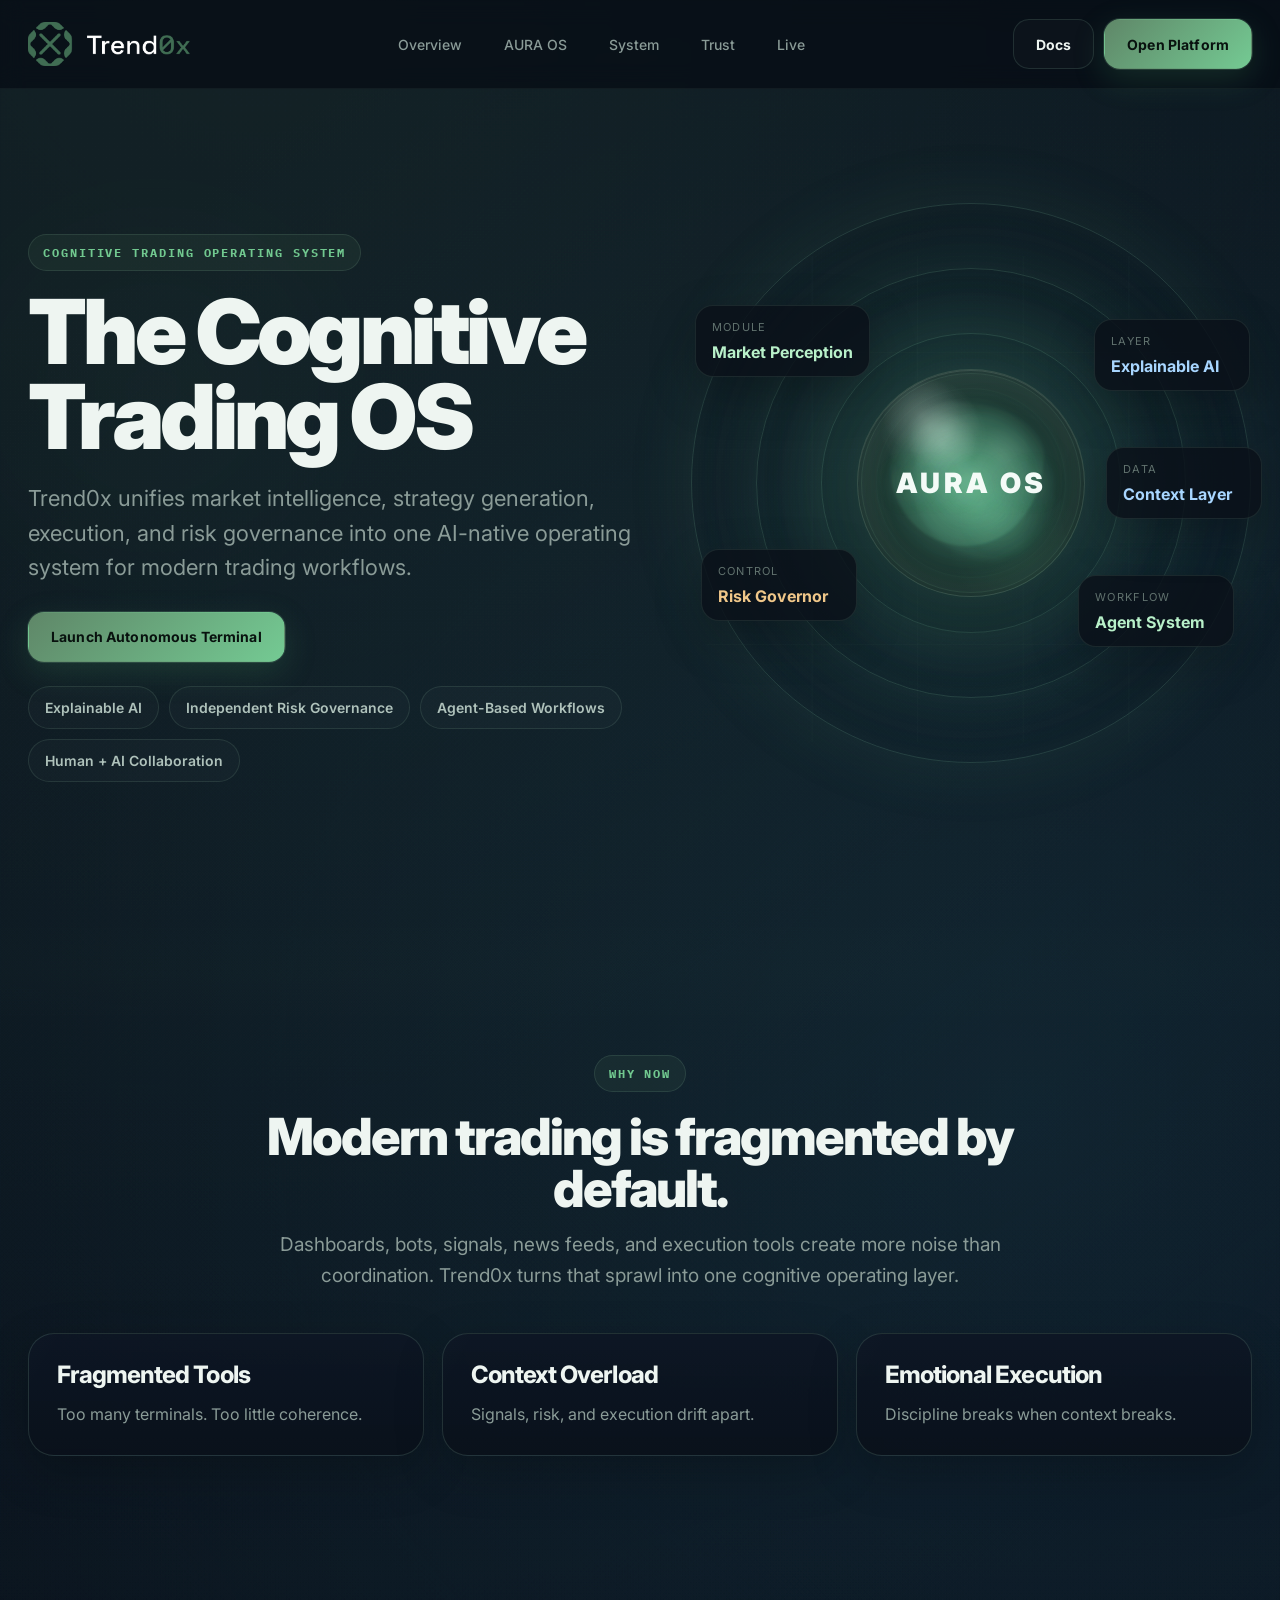
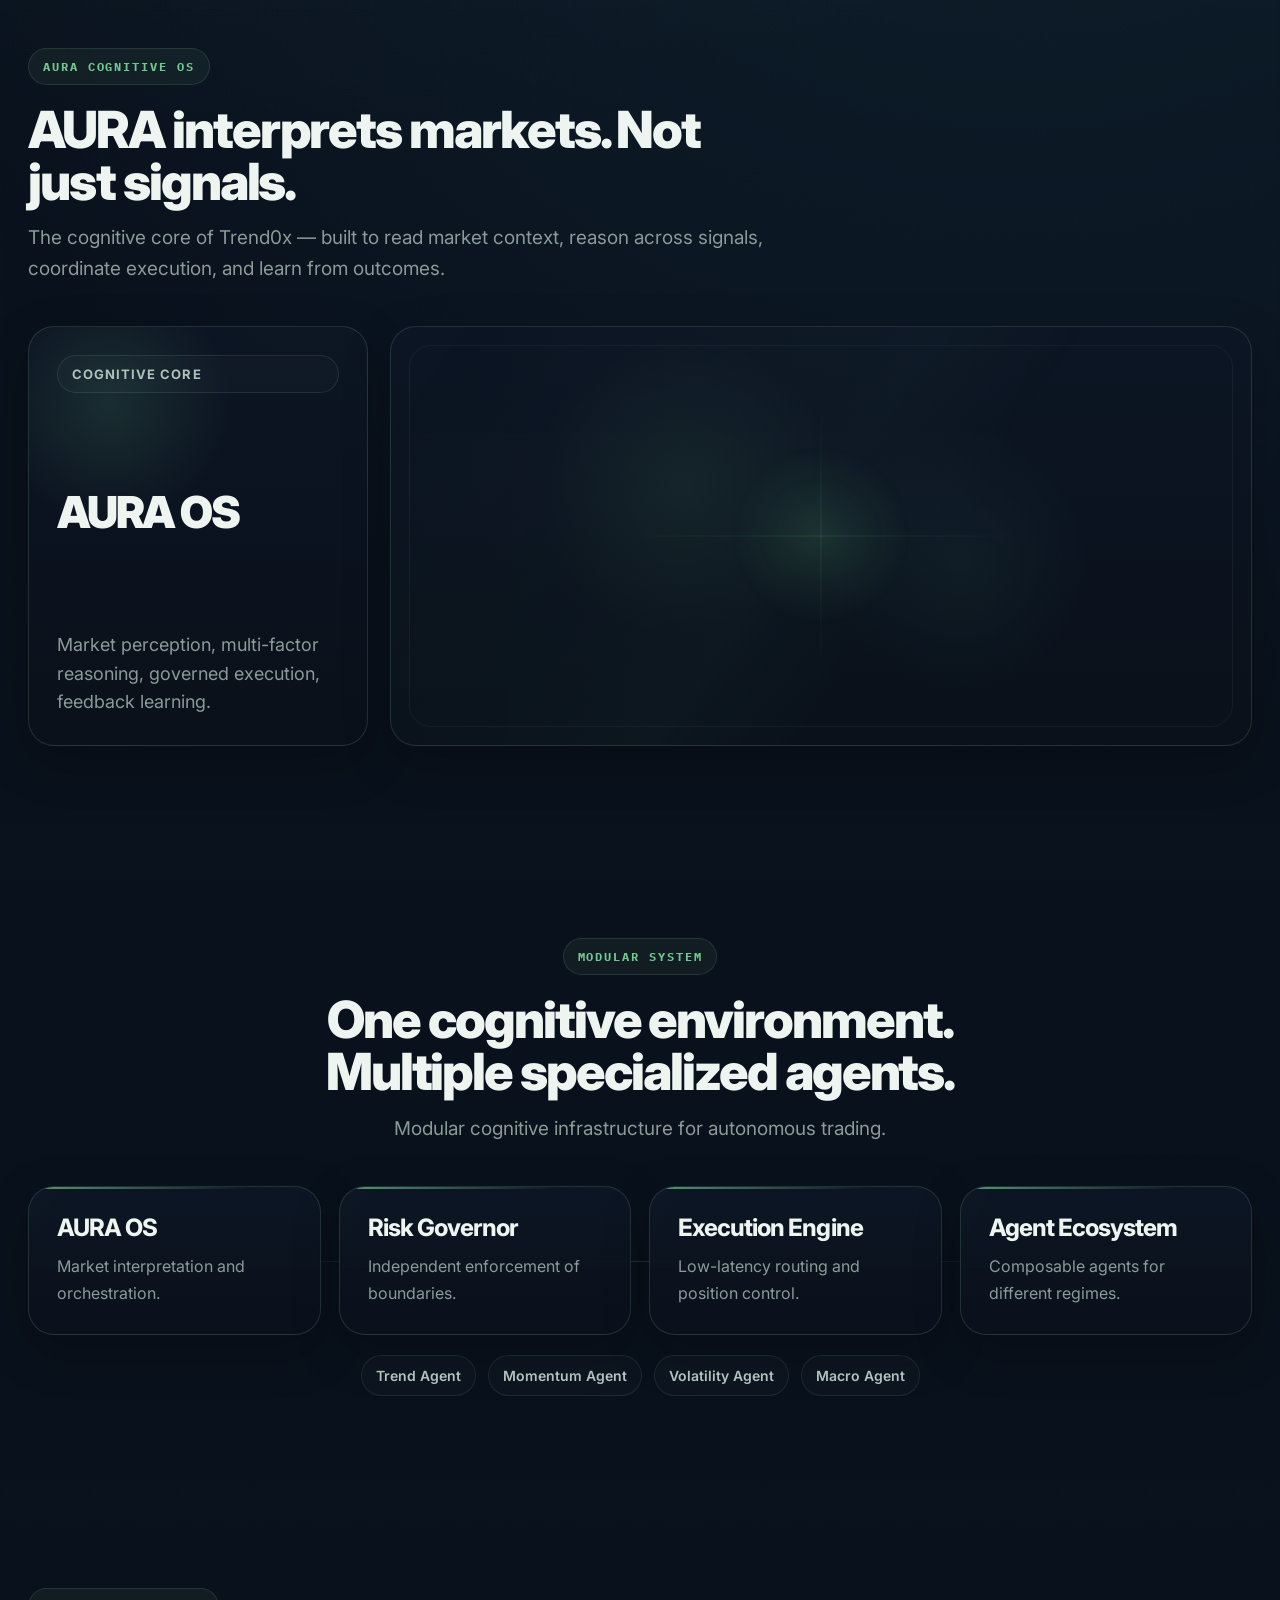
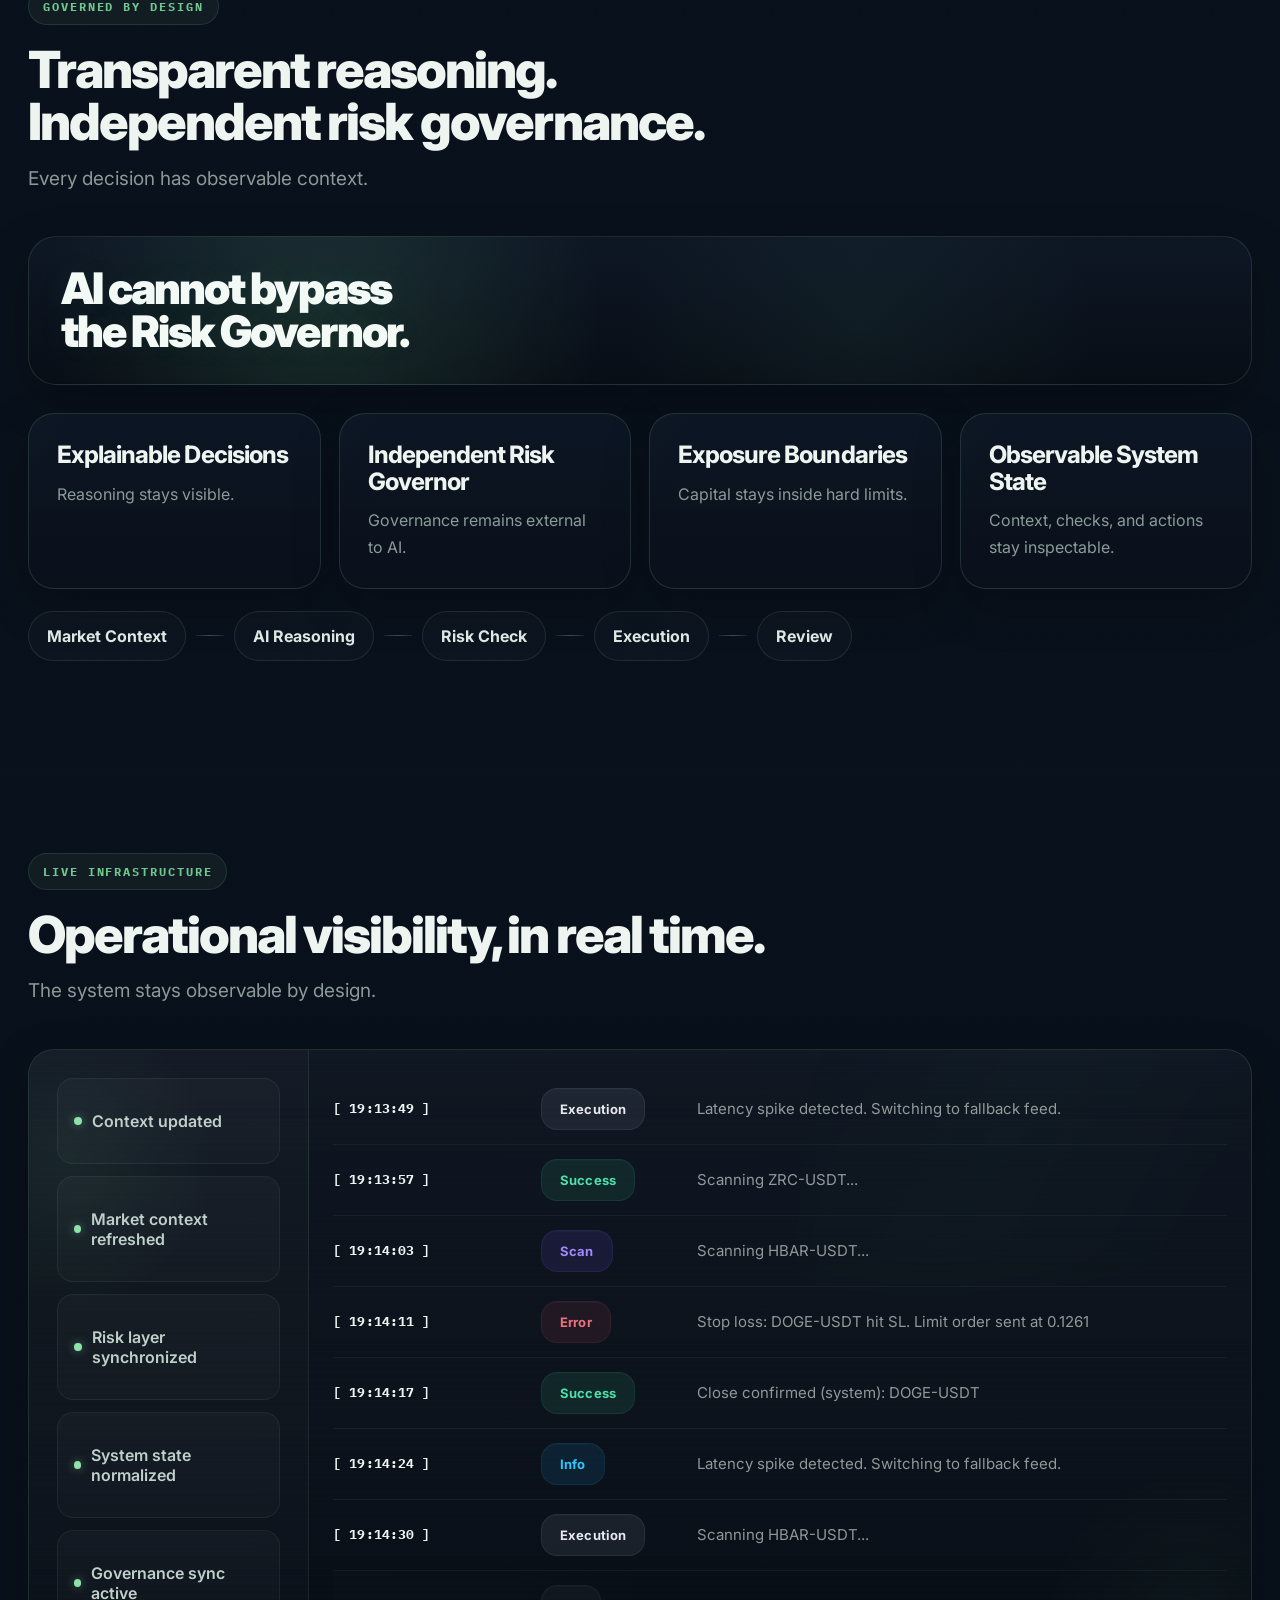
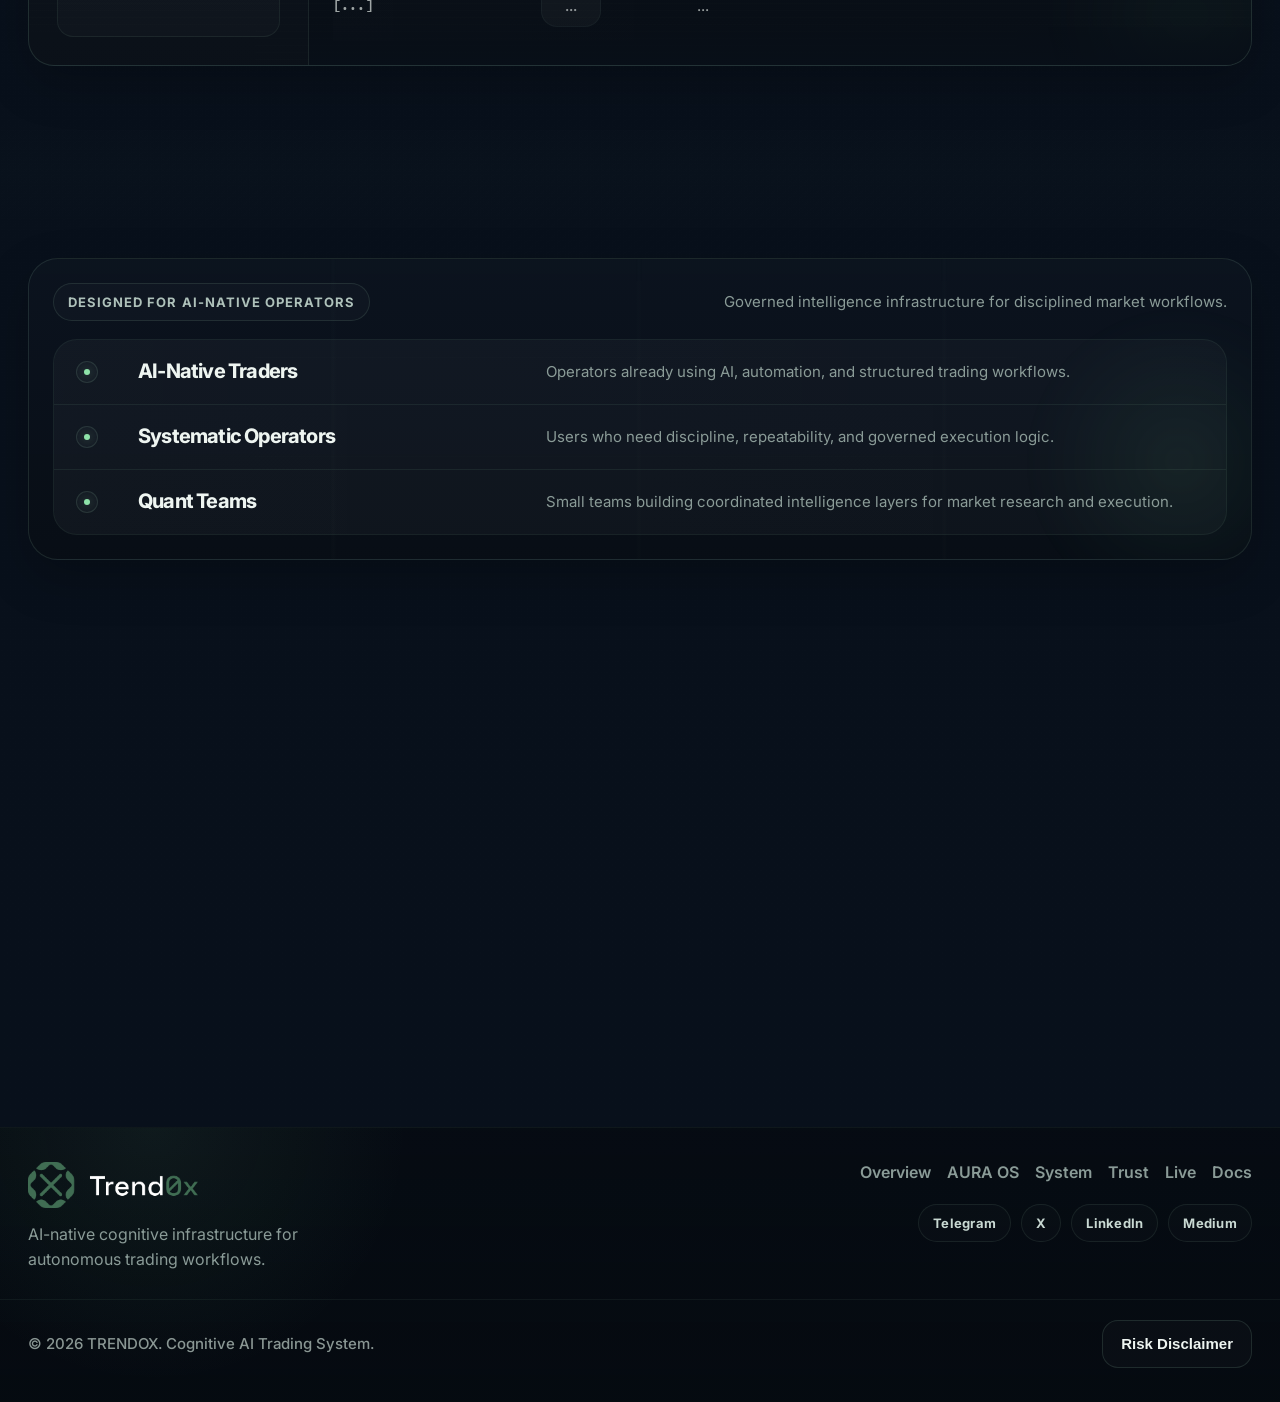
==== commit d1e0f6f0: "Make live feed stream upward" ====
--- a/index.html
+++ b/index.html
@@ -330,6 +330,9 @@
               <div class="log-row" data-live-log-row data-live-kind="execution">
                 <span data-live-time>[ 19:14:30 ]</span><span class="log-pill" data-live-type>Execution</span><p data-live-message>Scanning HBAR-USDT...</p>
               </div>
+              <div class="log-row log-row-tail" data-live-log-tail data-live-kind="tail">
+                <span data-live-time>[...]</span><span class="log-pill" data-live-type>...</span><p data-live-message>...</p>
+              </div>
             </div>
           </div>
         </div>
@@ -575,7 +578,9 @@
         const prefersReducedMotion = window.matchMedia("(prefers-reduced-motion: reduce)").matches;
         const liveStatusRoot = document.querySelector("[data-live-status]");
         const liveStatusItems = liveStatusRoot ? Array.from(liveStatusRoot.querySelectorAll("[data-live-status-item]")) : [];
-        const liveLogRows = Array.from(document.querySelectorAll("[data-live-log-row]"));
+        const liveFeedRoot = document.querySelector("[data-live-feed]");
+        let liveLogRows = Array.from(document.querySelectorAll("[data-live-log-row]"));
+        const liveLogTail = document.querySelector("[data-live-log-tail]");
 
         const liveStatusPool = [
           "Context updated",
@@ -680,40 +685,58 @@
           }, prefersReducedMotion ? 0 : 320);
         };
 
-        const updateLogRow = (row) => {
-          const timeNode = row.querySelector("[data-live-time]");
-          const typeNode = row.querySelector("[data-live-type]");
-          const messageNode = row.querySelector("[data-live-message]");
-          if (!timeNode || !typeNode || !messageNode) return;
-
-          row.classList.add("is-refreshing");
-          row.classList.remove("is-live");
-
+        const createLogRow = (entry) => {
+          const row = document.createElement("div");
+          row.className = "log-row is-entering";
+          row.dataset.liveLogRow = "";
+          row.dataset.liveKind = entry.type.toLowerCase();
+          row.innerHTML = `<span data-live-time>[ ${advanceClock()} ]</span><span class="log-pill" data-live-type>${entry.type}</span><p data-live-message>${entry.message}</p>`;
+          return row;
+        };
+
+        const pushLogRow = () => {
+          if (!liveFeedRoot || !liveLogTail) return;
+
+          const entry = nextFeedEntry();
+          const newRow = createLogRow(entry);
+          const firstRow = liveLogRows[0];
+
+          liveFeedRoot.insertBefore(newRow, liveLogTail);
+
+          window.requestAnimationFrame(() => {
+            newRow.classList.remove("is-entering");
+            newRow.classList.add("is-live");
+          });
+
+          if (firstRow) {
+            firstRow.classList.add("is-exiting");
+            firstRow.classList.remove("is-live");
+            window.setTimeout(() => {
+              firstRow.remove();
+            }, prefersReducedMotion ? 0 : 520);
+          }
+
+          window.setTimeout(() => newRow.classList.remove("is-live"), prefersReducedMotion ? 0 : 2200);
+
+          liveLogRows = Array.from(document.querySelectorAll("[data-live-log-row]"));
+        };
+
+        const primeLogRow = (row, index) => {
+          if (!row) return;
+          row.dataset.liveKind = row.dataset.liveKind || row.querySelector("[data-live-type]")?.textContent.trim().toLowerCase() || "";
           window.setTimeout(() => {
-            const entry = nextFeedEntry();
-            timeNode.textContent = `[ ${advanceClock()} ]`;
-            typeNode.textContent = entry.type;
-            row.dataset.liveKind = entry.type.toLowerCase();
-            messageNode.textContent = entry.message;
-            row.classList.remove("is-refreshing");
             row.classList.add("is-live");
-            window.setTimeout(() => row.classList.remove("is-live"), prefersReducedMotion ? 0 : 2200);
-          }, prefersReducedMotion ? 0 : 340);
+            window.setTimeout(() => row.classList.remove("is-live"), prefersReducedMotion ? 0 : 1800);
+          }, index * 180);
         };
 
         if (liveStatusItems.length && liveLogRows.length) {
-          liveLogRows.forEach((row) => {
-            const typeNode = row.querySelector("[data-live-type]");
-            if (!typeNode) return;
-            row.dataset.liveKind = typeNode.textContent.trim().toLowerCase();
+          liveLogRows.forEach((row, index) => {
+            primeLogRow(row, index);
           });
 
           liveStatusItems.forEach((item, index) => {
             window.setTimeout(() => updateStatusItem(item), index * 220);
-          });
-
-          liveLogRows.forEach((row, index) => {
-            window.setTimeout(() => updateLogRow(row), index * 280);
           });
 
           const runStatusLoop = () => {
@@ -726,20 +749,16 @@
           };
 
           const runLogLoop = () => {
-            const delay = prefersReducedMotion ? 9000 : randomDelay(4600, 7800);
+            const delay = prefersReducedMotion ? 9000 : randomDelay(4200, 6200);
             window.setTimeout(() => {
-              const rowTarget = liveLogRows.shift();
-              if (rowTarget) {
-                updateLogRow(rowTarget);
-                liveLogRows.push(rowTarget);
-              }
+              pushLogRow();
               runLogLoop();
             }, delay);
           };
 
           runStatusLoop();
           runLogLoop();
-        }
+        };
       }
     </script>
   </body>
--- a/_astro/index.zALbbT_3.css
+++ b/_astro/index.zALbbT_3.css
@@ -693,6 +693,12 @@
 .live-logs .log-row.is-live{
   background:linear-gradient(90deg,rgba(113,200,143,.06),rgba(82,166,138,.018) 48%,transparent 76%);
 }
+.live-logs .log-row.is-entering{
+  opacity:0;transform:translateY(16px);filter:blur(1px)
+}
+.live-logs .log-row.is-exiting{
+  opacity:0;transform:translateY(-16px);filter:blur(1px)
+}
 .built-for-strip{
   display:grid;gap:18px
 }
@@ -876,6 +882,21 @@
 }
 .log-row[data-live-kind="warning"] .log-pill{
   background:rgba(148,108,45,.16);border-color:rgba(186,136,55,.12);color:#f4b955
+}
+.log-row-tail{
+  position:relative;animation:none!important;opacity:.88
+}
+.log-row-tail:before{
+  content:"";position:absolute;inset:0;pointer-events:none;
+  background:linear-gradient(90deg,rgba(255,255,255,.018),transparent 74%);
+  opacity:.55
+}
+.log-row-tail span[data-live-time],
+.log-row-tail p{
+  color:rgba(228,234,231,.78)
+}
+.log-row[data-live-kind="tail"] .log-pill{
+  min-width:60px;background:rgba(255,255,255,.035);border-color:rgba(129,171,151,.08);color:rgba(228,234,231,.7)
 }
 .vision-section{padding-top:72px}
 .vision-card{
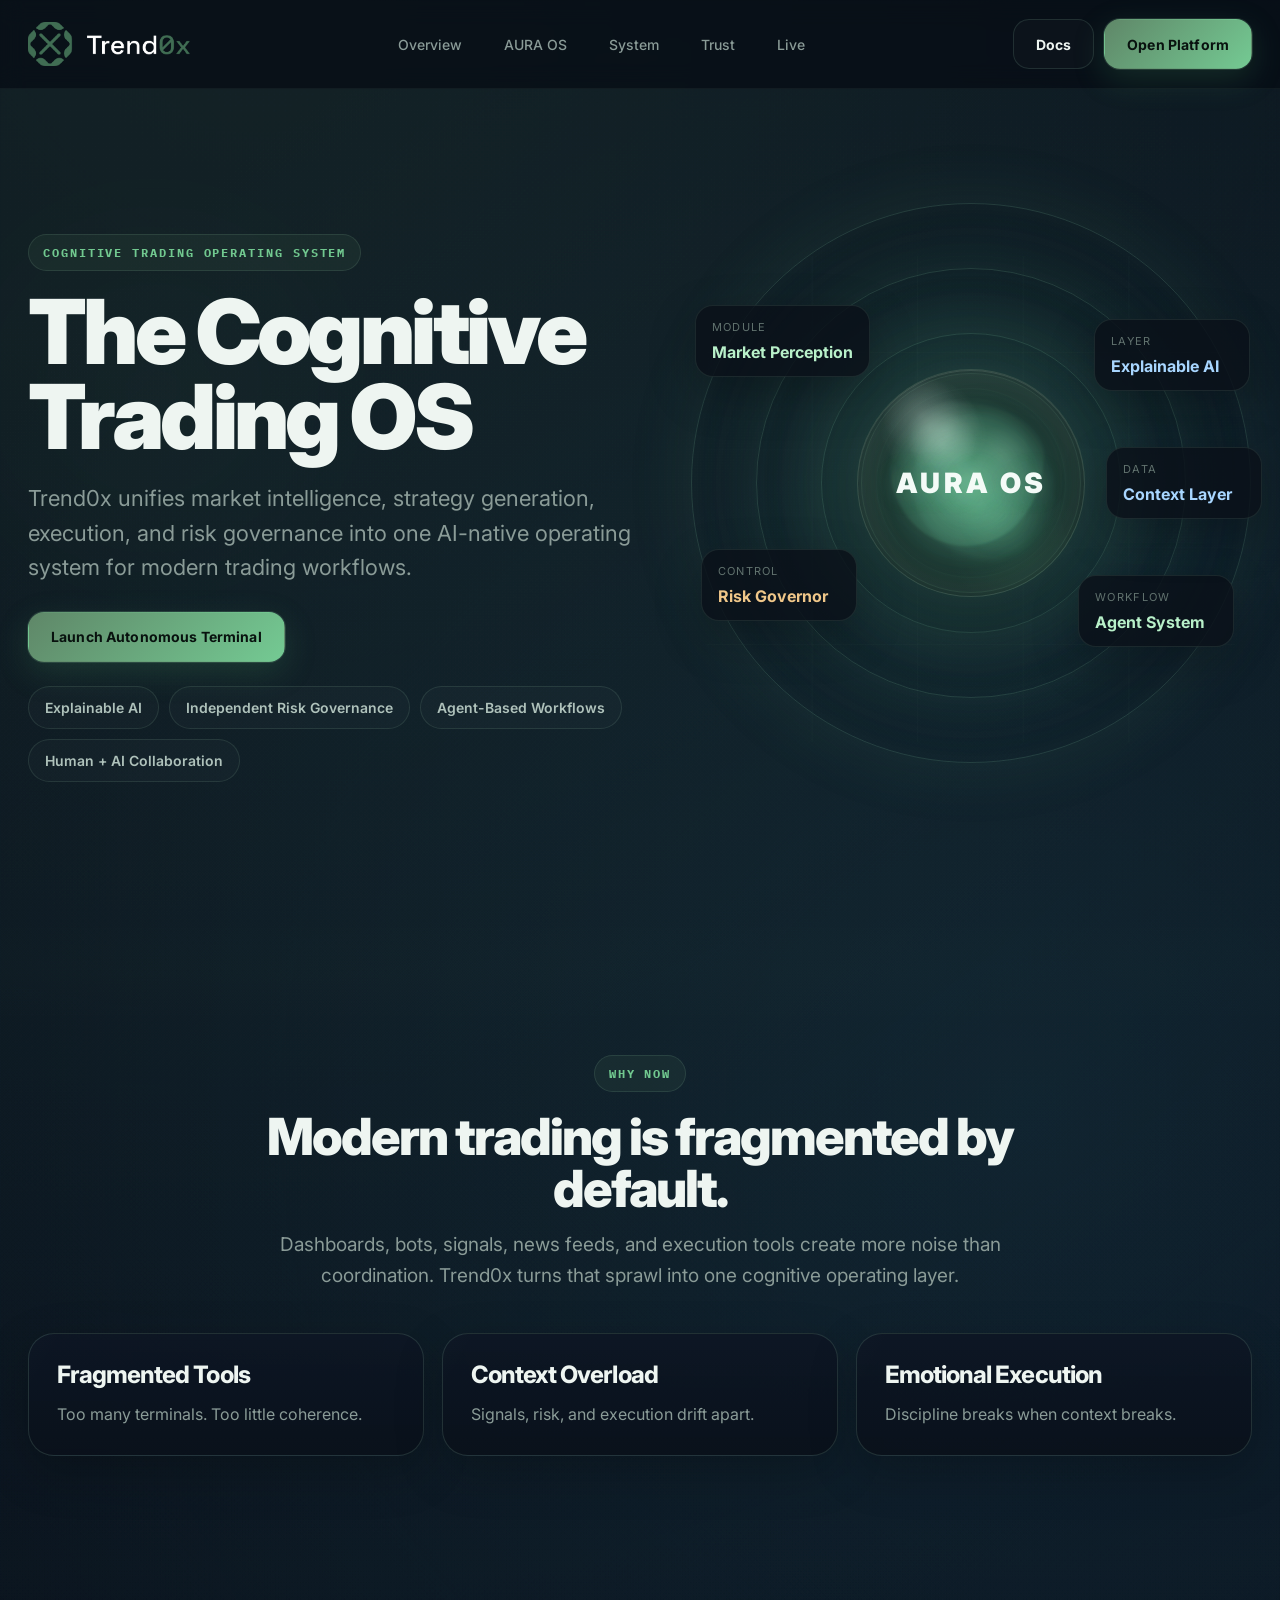
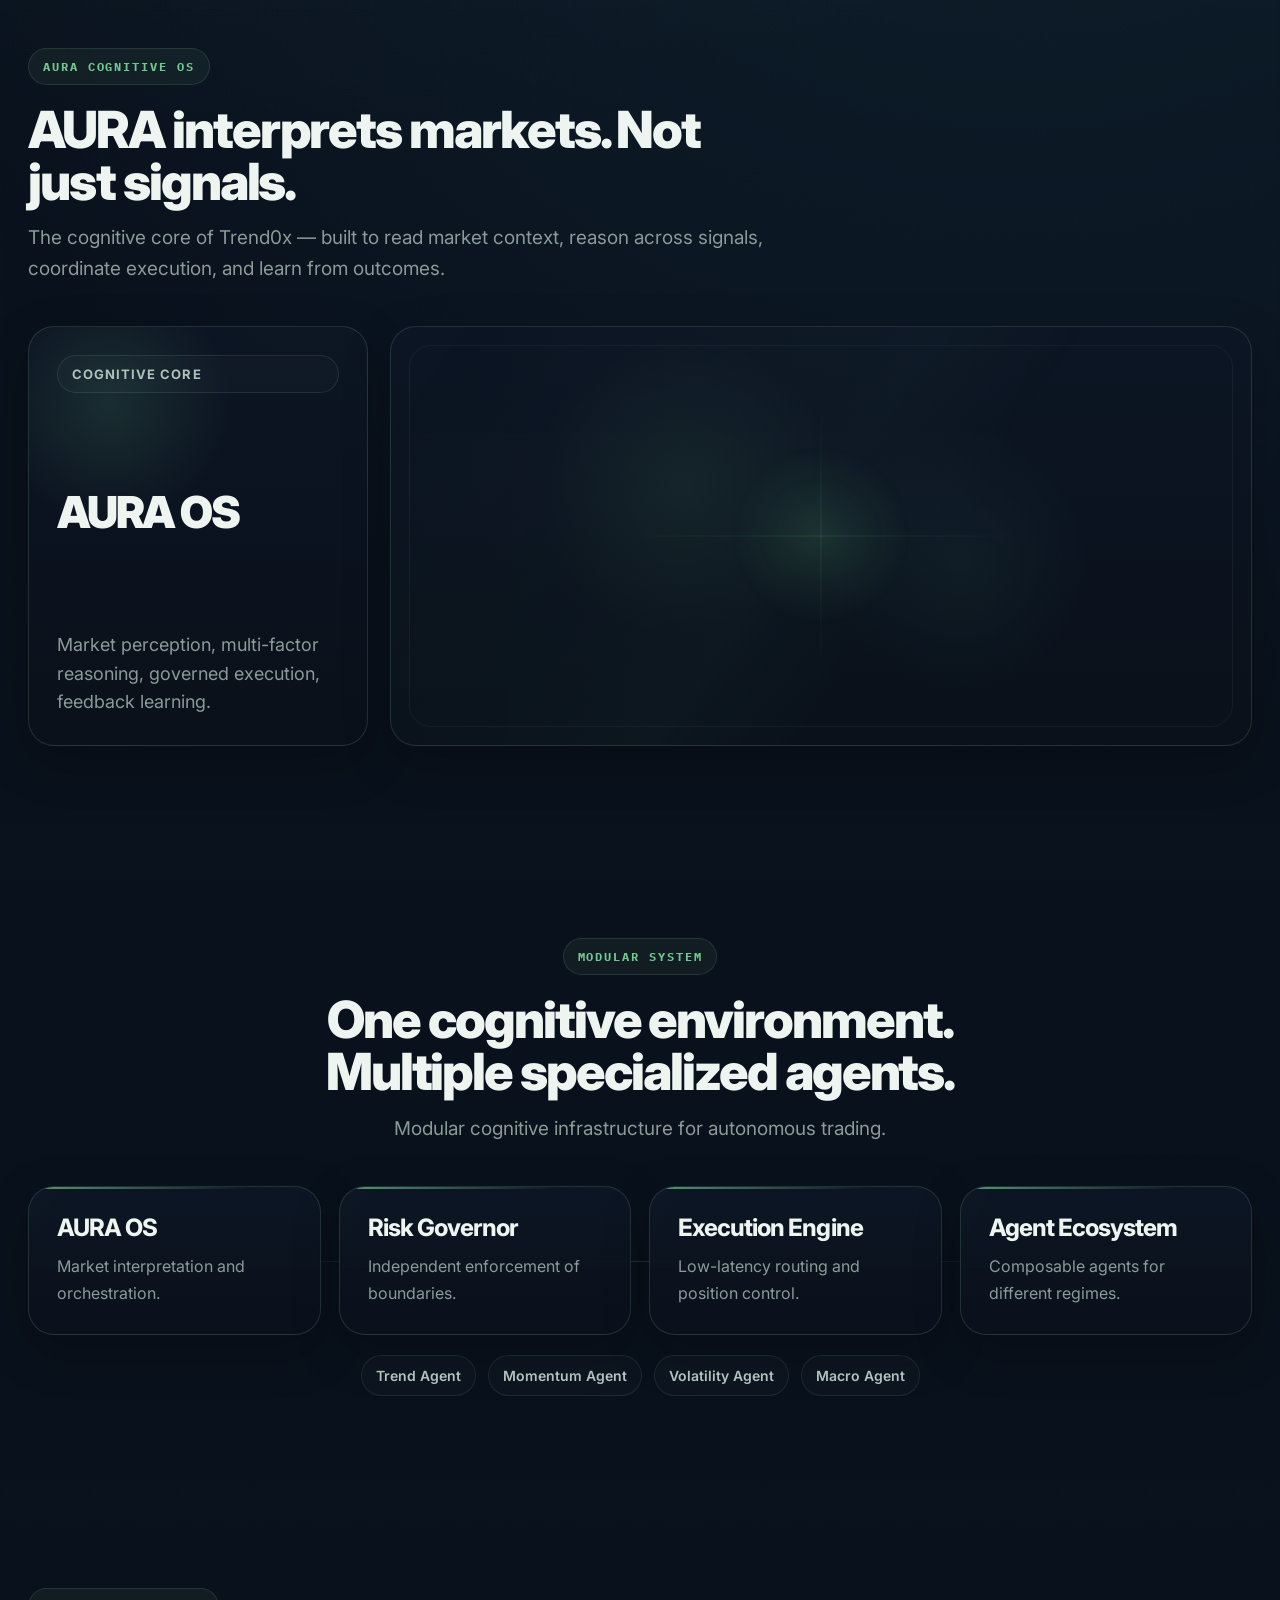
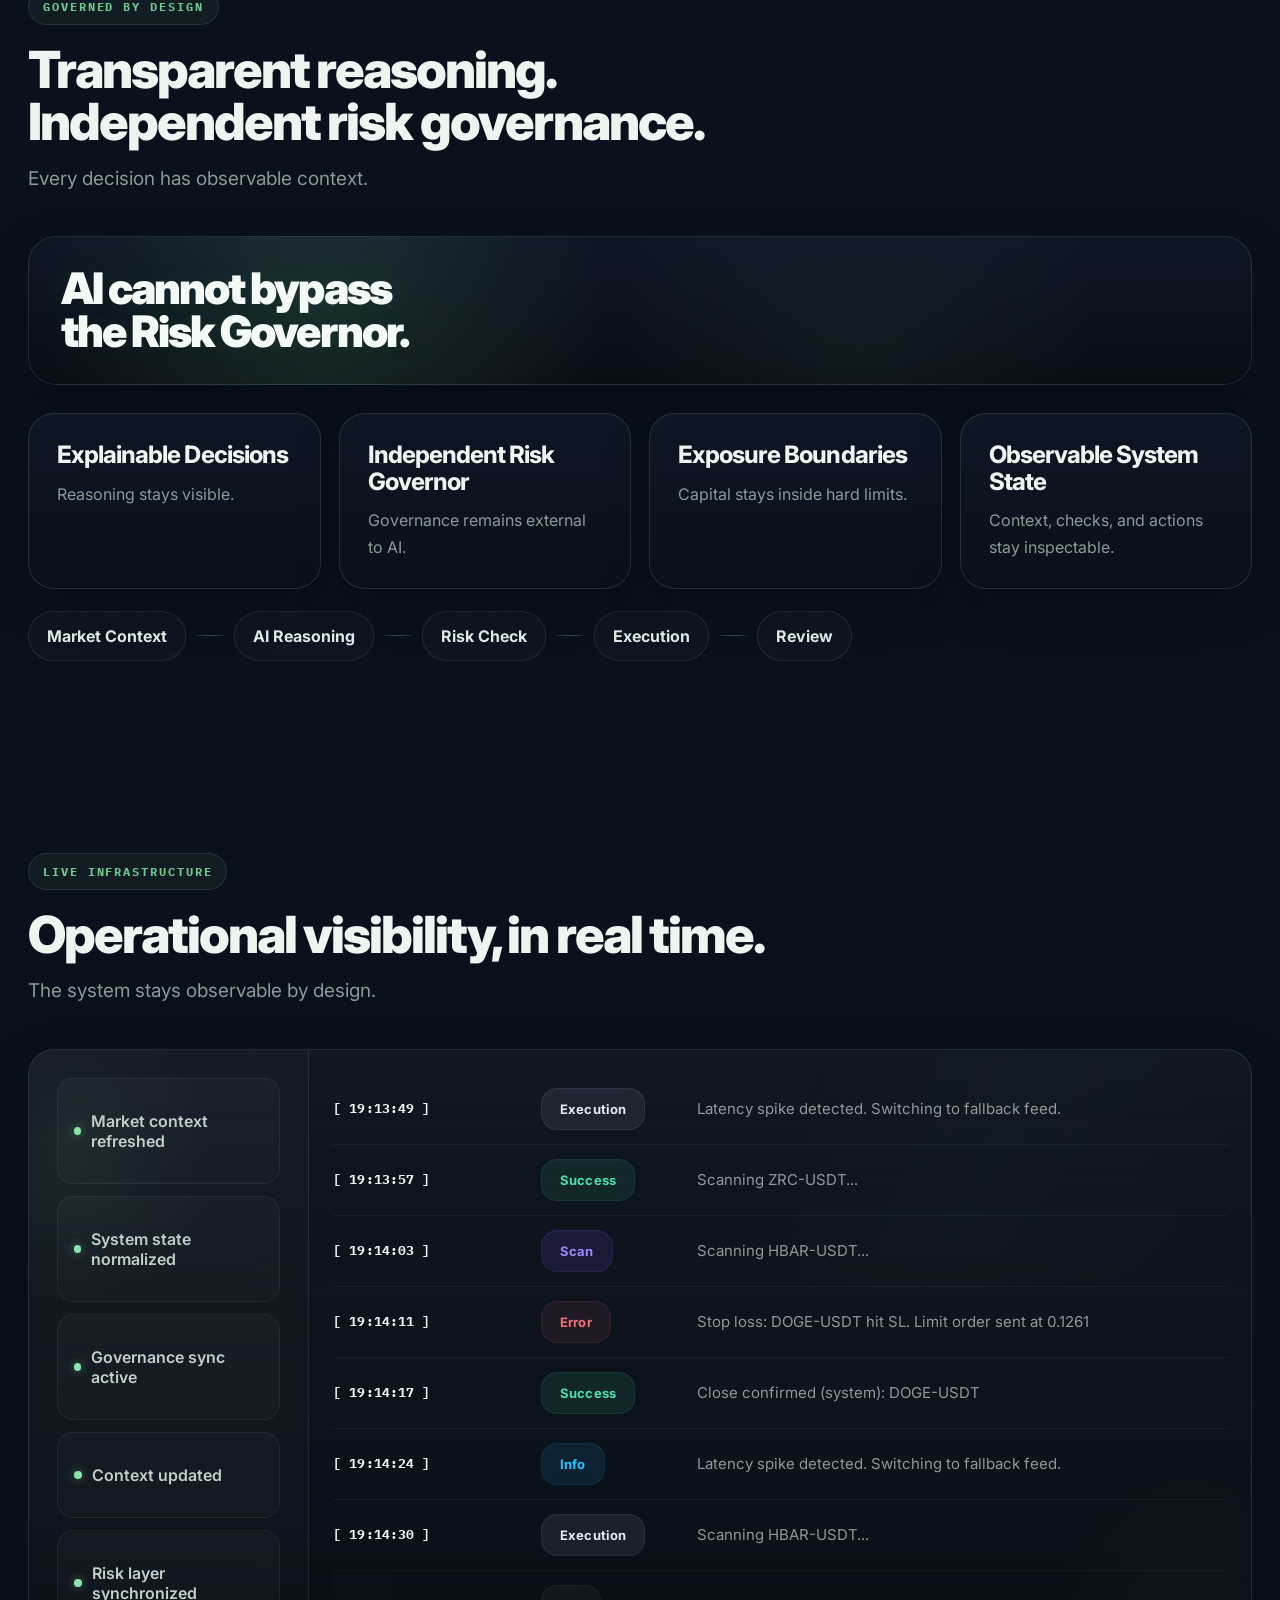
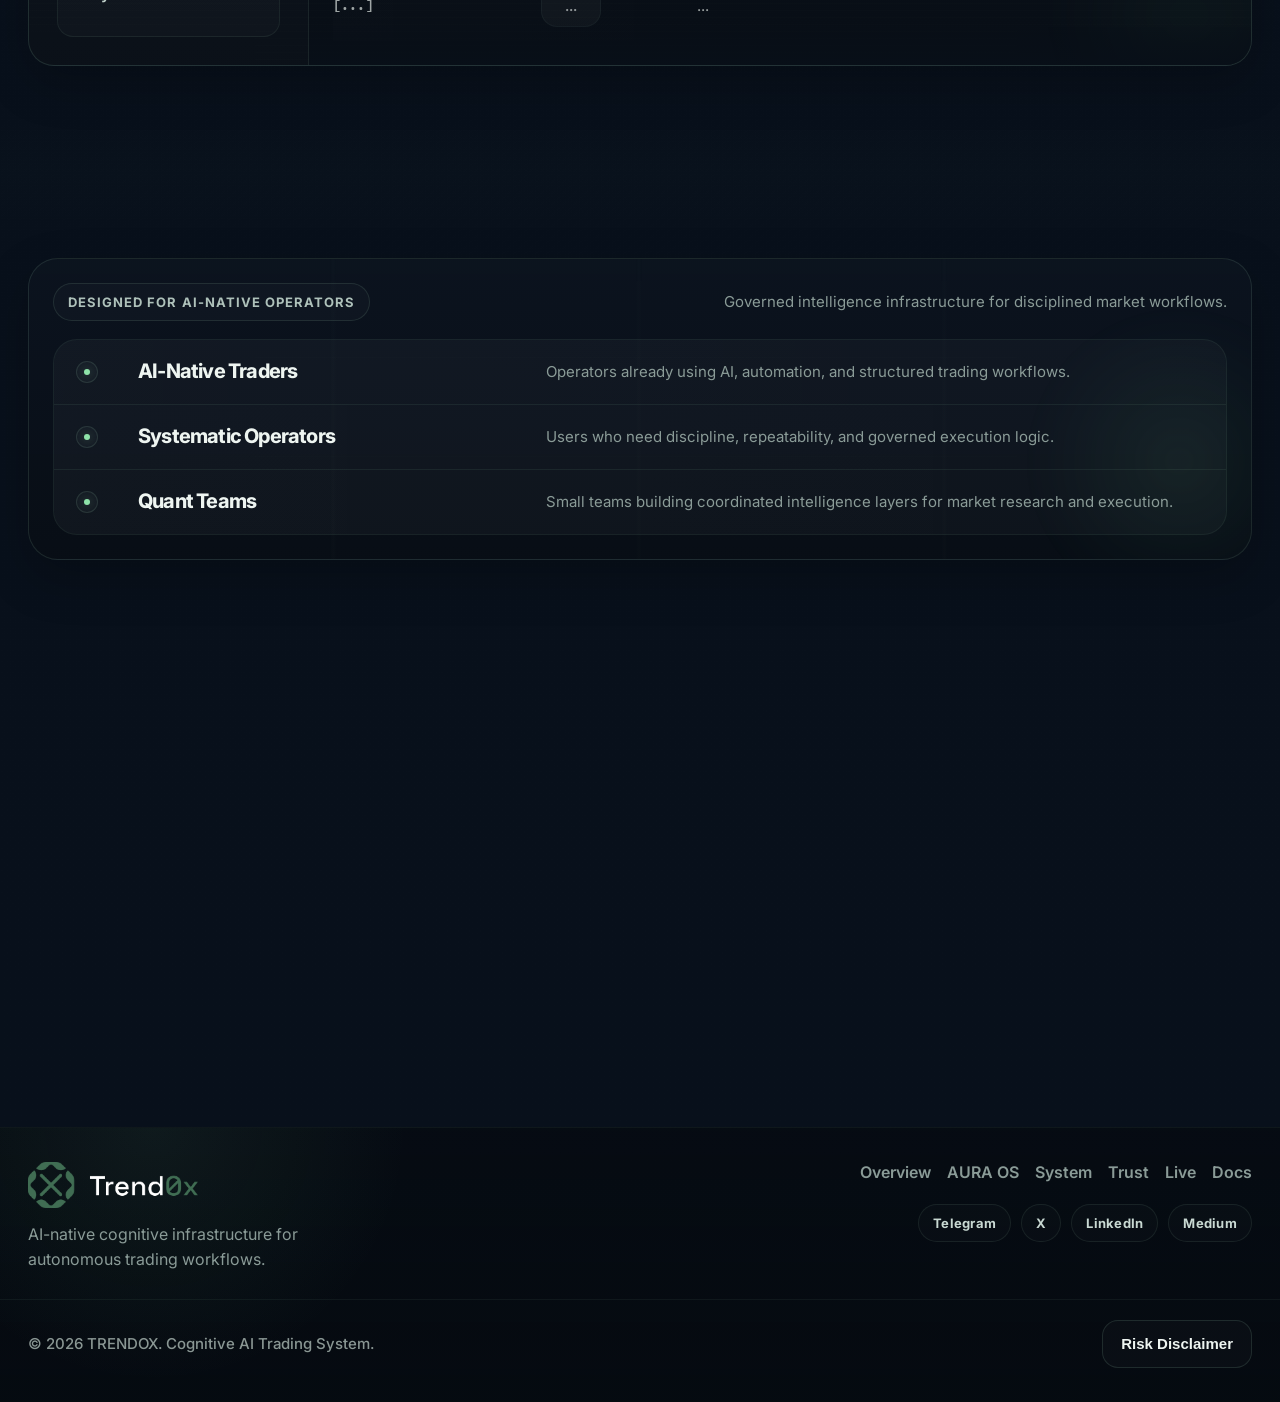
==== commit 32ef7bb8: "Update social preview metadata" ====
--- a/index.html
+++ b/index.html
@@ -15,21 +15,27 @@
       content="AI trading OS, cognitive trading, explainable AI, risk governance, trading infrastructure, autonomous trading"
     />
     <meta name="author" content="Trend0x" />
+    <link rel="canonical" href="https://trend0x-land.vercel.app/" />
+    <meta property="og:site_name" content="Trend0x" />
     <meta property="og:title" content="Trend0x — The Cognitive Trading OS" />
     <meta
       property="og:description"
       content="AI-native infrastructure for autonomous trading, built around explainable AI and independent risk governance."
     />
     <meta property="og:type" content="website" />
-    <meta property="og:url" content="https://trend0x.com" />
-    <meta property="og:image" content="https://trend0x.com/og-image.png" />
+    <meta property="og:url" content="https://trend0x-land.vercel.app/" />
+    <meta property="og:image" content="https://trend0x-land.vercel.app/og-image.png" />
+    <meta property="og:image:width" content="3360" />
+    <meta property="og:image:height" content="1858" />
+    <meta property="og:image:alt" content="Trend0x landing page hero preview" />
     <meta name="twitter:card" content="summary_large_image" />
     <meta name="twitter:title" content="Trend0x — The Cognitive Trading OS" />
     <meta
       name="twitter:description"
       content="AI-native infrastructure for autonomous trading, built around explainable AI and independent risk governance."
     />
-    <meta name="twitter:image" content="https://trend0x.com/og-image.png" />
+    <meta name="twitter:image" content="https://trend0x-land.vercel.app/og-image.png" />
+    <meta name="twitter:image:alt" content="Trend0x landing page hero preview" />
     <meta name="theme-color" content="#08101b" />
     <link rel="icon" type="image/png" href="/favicon.png" />
     <link rel="preconnect" href="https://fonts.googleapis.com" />
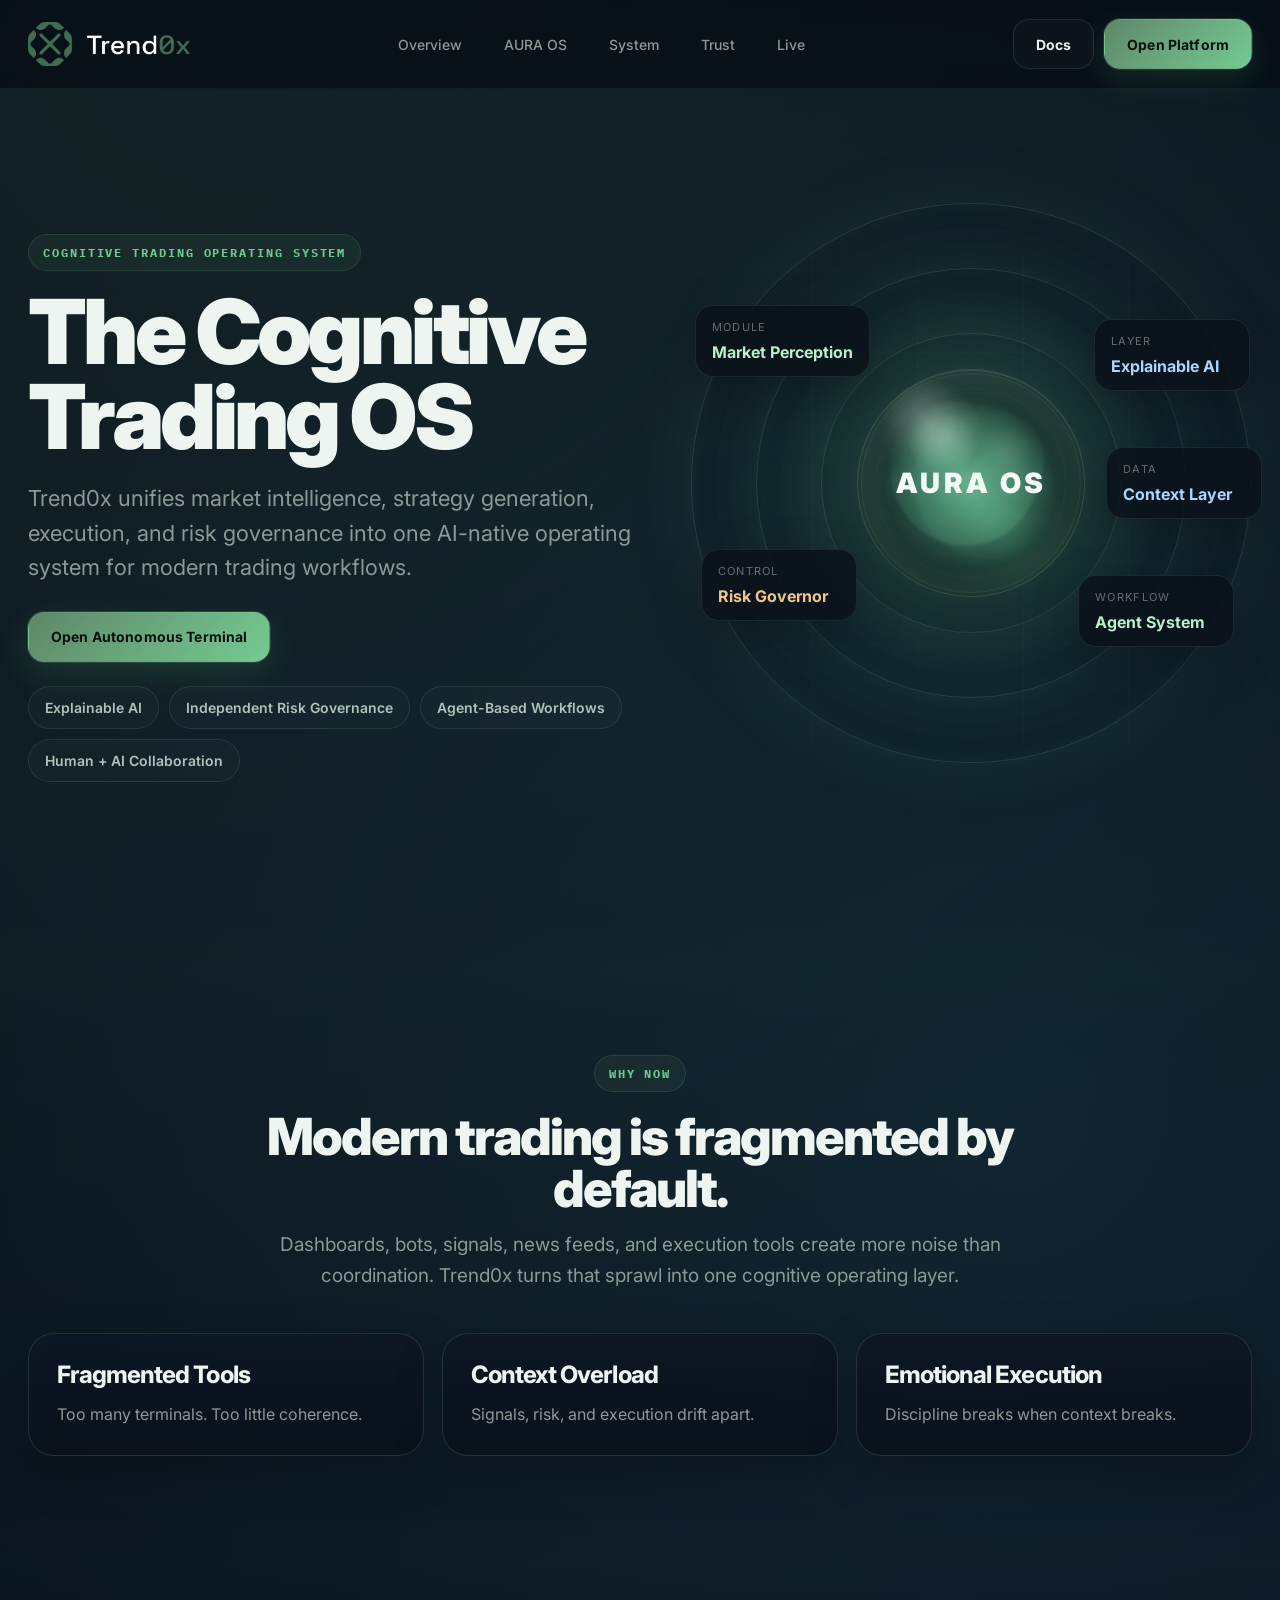
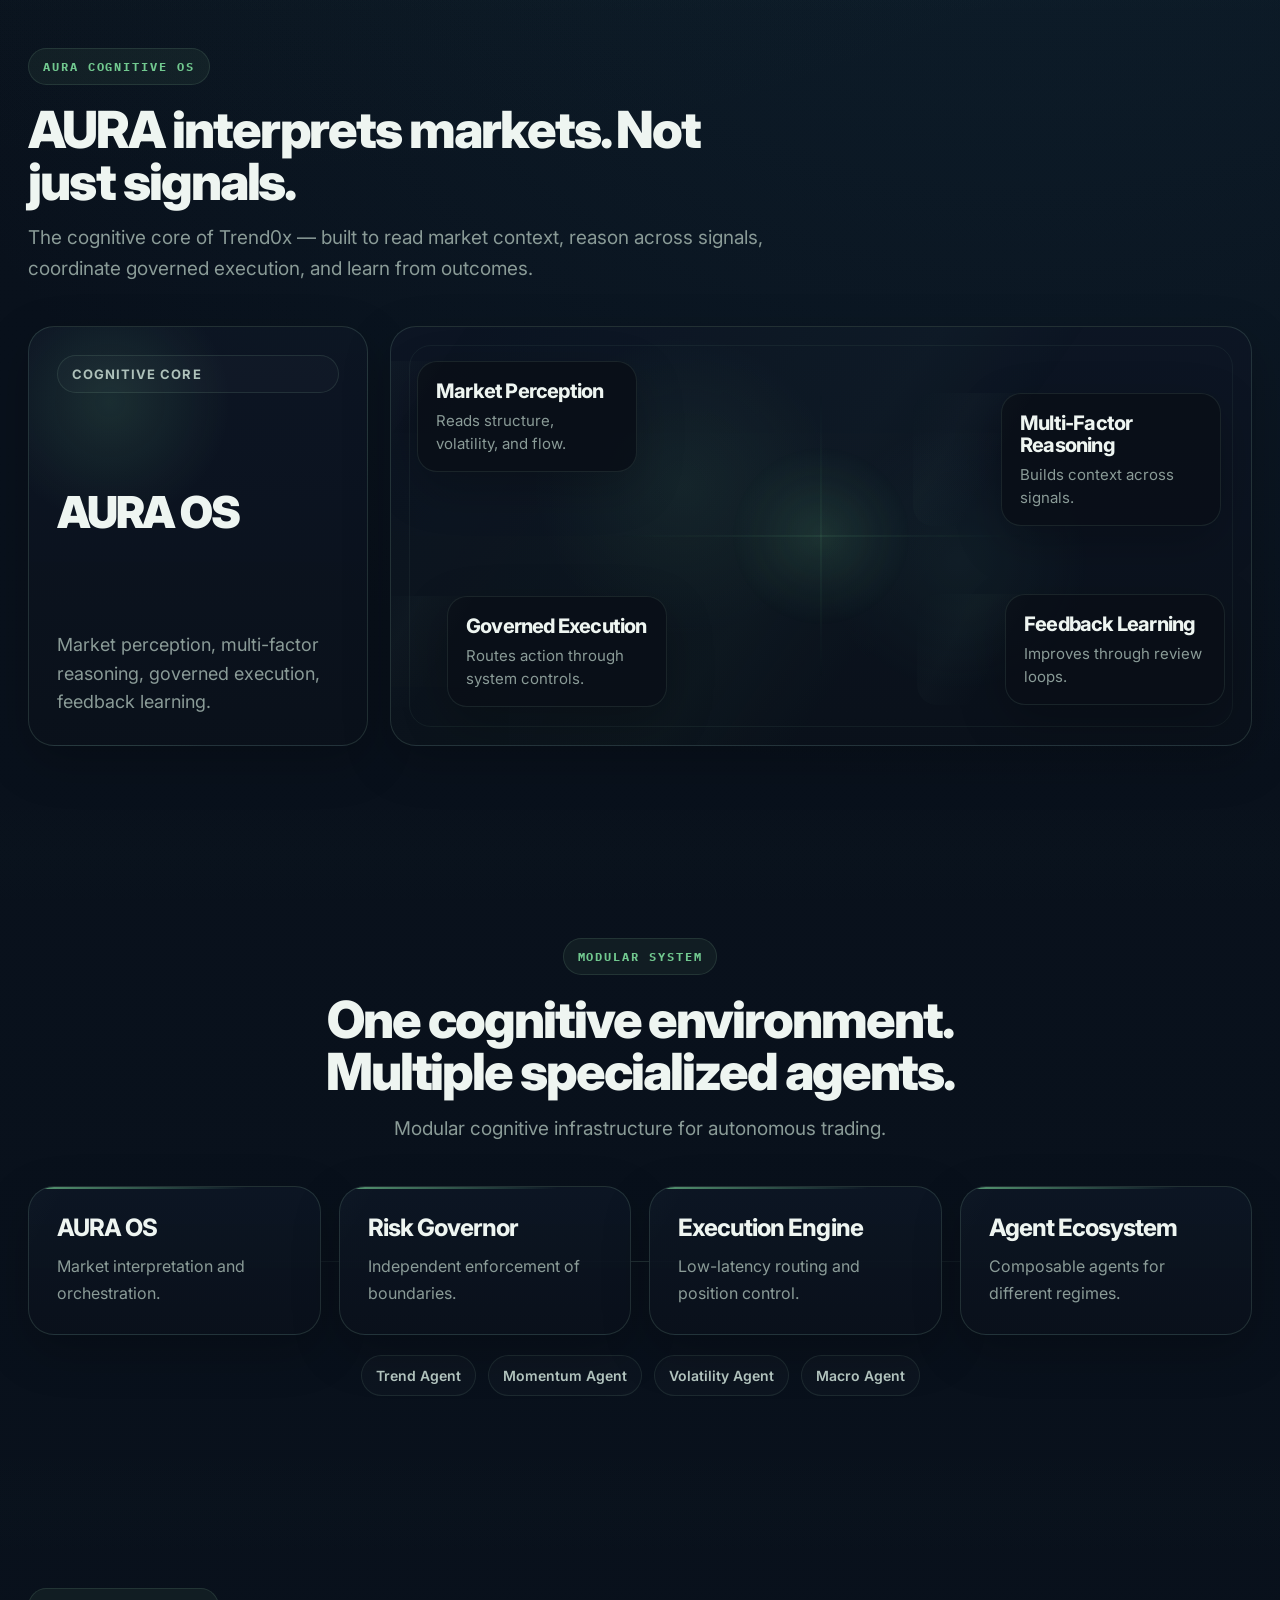
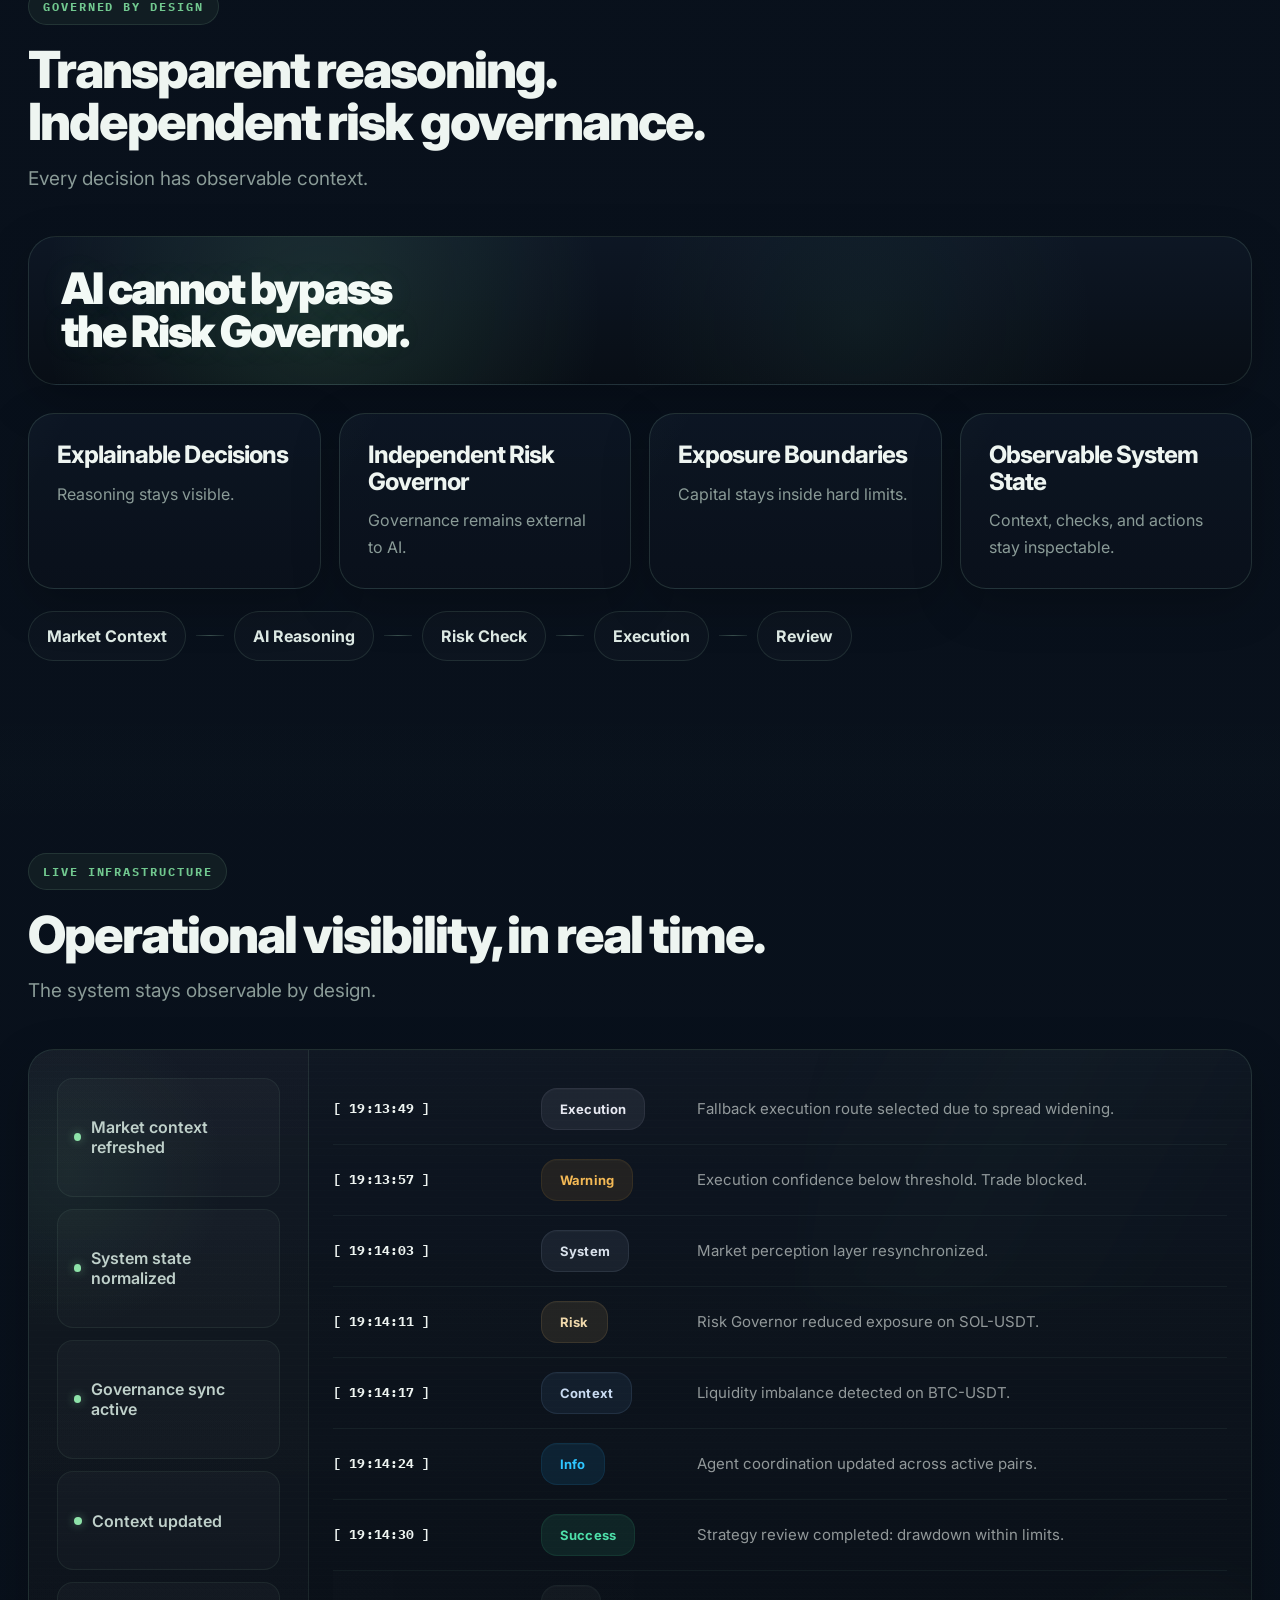
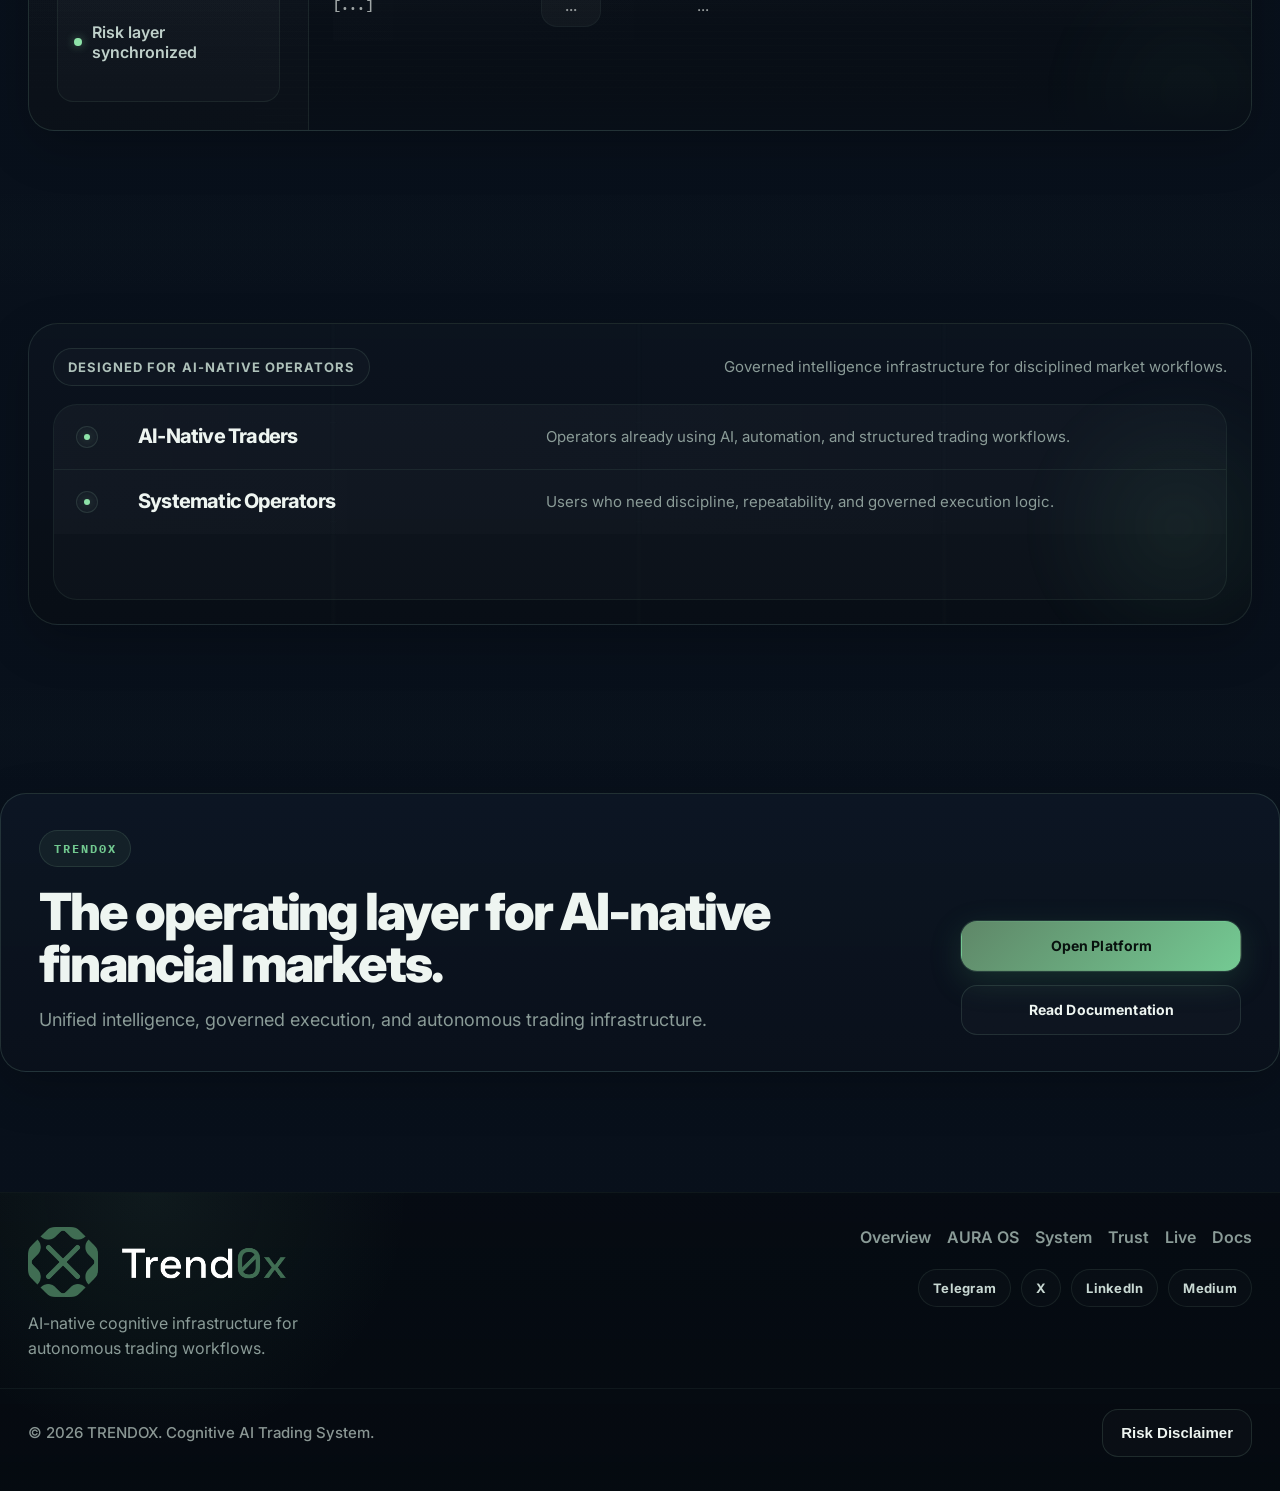
==== commit 40fc00dd: "Refine messaging and live infrastructure logs" ====
--- a/index.html
+++ b/index.html
@@ -103,7 +103,7 @@
               into one AI-native operating system for modern trading workflows.
             </p>
             <div class="hero-actions">
-              <a href="https://demo.trend0x.com/" target="_blank" rel="noopener noreferrer" class="button button-primary">Launch Autonomous Terminal</a>
+              <a href="https://demo.trend0x.com/" target="_blank" rel="noopener noreferrer" class="button button-primary">Open Autonomous Terminal</a>
             </div>
             <div class="hero-pills">
               <span>Explainable AI</span>
@@ -193,7 +193,7 @@
             <h2>AURA interprets markets. Not just signals.</h2>
             <p>
               The cognitive core of Trend0x — built to read market context, reason across signals,
-              coordinate execution, and learn from outcomes.
+              coordinate governed execution, and learn from outcomes.
             </p>
           </div>
           <div class="aura-system-panel">
@@ -316,25 +316,25 @@
             </div>
             <div class="infra-logs live-logs" data-live-feed>
               <div class="log-row" data-live-log-row data-live-kind="execution">
-                <span data-live-time>[ 19:13:49 ]</span><span class="log-pill" data-live-type>Execution</span><p data-live-message>Latency spike detected. Switching to fallback feed.</p>
+                <span data-live-time>[ 19:13:49 ]</span><span class="log-pill" data-live-type>Execution</span><p data-live-message>Fallback execution route selected due to spread widening.</p>
+              </div>
+              <div class="log-row" data-live-log-row data-live-kind="warning">
+                <span data-live-time>[ 19:13:57 ]</span><span class="log-pill" data-live-type>Warning</span><p data-live-message>Execution confidence below threshold. Trade blocked.</p>
+              </div>
+              <div class="log-row" data-live-log-row data-live-kind="system">
+                <span data-live-time>[ 19:14:03 ]</span><span class="log-pill" data-live-type>System</span><p data-live-message>Market perception layer resynchronized.</p>
+              </div>
+              <div class="log-row" data-live-log-row data-live-kind="risk">
+                <span data-live-time>[ 19:14:11 ]</span><span class="log-pill" data-live-type>Risk</span><p data-live-message>Risk Governor reduced exposure on SOL-USDT.</p>
+              </div>
+              <div class="log-row" data-live-log-row data-live-kind="context">
+                <span data-live-time>[ 19:14:17 ]</span><span class="log-pill" data-live-type>Context</span><p data-live-message>Liquidity imbalance detected on BTC-USDT.</p>
+              </div>
+              <div class="log-row" data-live-log-row data-live-kind="info">
+                <span data-live-time>[ 19:14:24 ]</span><span class="log-pill" data-live-type>Info</span><p data-live-message>Agent coordination updated across active pairs.</p>
               </div>
               <div class="log-row" data-live-log-row data-live-kind="success">
-                <span data-live-time>[ 19:13:57 ]</span><span class="log-pill" data-live-type>Success</span><p data-live-message>Scanning ZRC-USDT...</p>
-              </div>
-              <div class="log-row" data-live-log-row data-live-kind="scan">
-                <span data-live-time>[ 19:14:03 ]</span><span class="log-pill" data-live-type>Scan</span><p data-live-message>Scanning HBAR-USDT...</p>
-              </div>
-              <div class="log-row" data-live-log-row data-live-kind="error">
-                <span data-live-time>[ 19:14:11 ]</span><span class="log-pill" data-live-type>Error</span><p data-live-message>Stop loss: DOGE-USDT hit SL. Limit order sent at 0.1261</p>
-              </div>
-              <div class="log-row" data-live-log-row data-live-kind="success">
-                <span data-live-time>[ 19:14:17 ]</span><span class="log-pill" data-live-type>Success</span><p data-live-message>Close confirmed (system): DOGE-USDT</p>
-              </div>
-              <div class="log-row" data-live-log-row data-live-kind="info">
-                <span data-live-time>[ 19:14:24 ]</span><span class="log-pill" data-live-type>Info</span><p data-live-message>Latency spike detected. Switching to fallback feed.</p>
-              </div>
-              <div class="log-row" data-live-log-row data-live-kind="execution">
-                <span data-live-time>[ 19:14:30 ]</span><span class="log-pill" data-live-type>Execution</span><p data-live-message>Scanning HBAR-USDT...</p>
+                <span data-live-time>[ 19:14:30 ]</span><span class="log-pill" data-live-type>Success</span><p data-live-message>Strategy review completed: drawdown within limits.</p>
               </div>
               <div class="log-row log-row-tail" data-live-log-tail data-live-kind="tail">
                 <span data-live-time>[...]</span><span class="log-pill" data-live-type>...</span><p data-live-message>...</p>
@@ -607,30 +607,30 @@
         ];
 
         const liveFeedPool = [
-          { type: "Execution", message: "Latency spike detected. Switching to fallback feed." },
-          { type: "Success", message: "Scanning ZRC-USDT..." },
-          { type: "Scan", message: "Scanning HBAR-USDT..." },
-          { type: "Error", message: "Stop loss: DOGE-USDT hit SL. Limit order sent at 0.1261" },
-          { type: "Success", message: "Close confirmed (system): DOGE-USDT" },
-          { type: "Info", message: "Latency spike detected. Switching to fallback feed." },
-          { type: "Execution", message: "Scanning HBAR-USDT..." },
-          { type: "Scan", message: "Scanning SOL-USDT..." },
-          { type: "Success", message: "Scanning SOL-USDT..." },
-          { type: "Execution", message: "Close confirmed (system): DOGE-USDT" },
-          { type: "Info", message: "Scanning ZRC-USDT..." },
-          { type: "Scan", message: "Scanning DOGE-USDT..." },
-          { type: "Warning", message: "Latency spike detected. Switching to fallback feed." },
-          { type: "Execution", message: "Close confirmed (system): TRX-USDT" },
-          { type: "Success", message: "Execution route confirmed: BTC-USDT" },
-          { type: "Info", message: "Scanning XRP-USDT..." },
-          { type: "Scan", message: "Scanning ADA-USDT..." },
-          { type: "Error", message: "Stop loss: TRX-USDT hit SL. Limit order sent at 0.2893" },
-          { type: "Execution", message: "Scanning SOL-USDT..." },
-          { type: "Success", message: "Close confirmed (system): HBAR-USDT" },
-          { type: "Info", message: "Market feed resynchronized across active pairs." },
-          { type: "Warning", message: "Spread widened on SOL-USDT. Routing through fallback book." },
-          { type: "Scan", message: "Scanning ZRC-USDT..." },
-          { type: "Execution", message: "Trailing stop adjusted: BTC-USDT" },
+          { type: "Execution", message: "Fallback execution route selected due to spread widening." },
+          { type: "Context", message: "Regime shift detected: volatility expansion." },
+          { type: "Risk", message: "Risk Governor reduced exposure on SOL-USDT." },
+          { type: "Context", message: "Liquidity imbalance detected on BTC-USDT." },
+          { type: "Warning", message: "Execution confidence below threshold. Trade blocked." },
+          { type: "Success", message: "Strategy review completed: drawdown within limits." },
+          { type: "System", message: "Market perception layer resynchronized." },
+          { type: "Info", message: "Agent coordination updated across active pairs." },
+          { type: "Execution", message: "Governed execution route prepared for current regime." },
+          { type: "Risk", message: "Volatility-aware sizing parameters updated." },
+          { type: "Context", message: "Cross-market liquidity map recalibrated." },
+          { type: "System", message: "Operational state normalized across active modules." },
+          { type: "Warning", message: "Spread widening detected on ETH-USDT. Fallback routing engaged." },
+          { type: "Execution", message: "Trade path queued through governance layer." },
+          { type: "Info", message: "Decision layer synchronized with updated market context." },
+          { type: "Success", message: "Strategy review completed: exposure remains within limits." },
+          { type: "Risk", message: "Risk Governor tightened exposure on BTC-USDT." },
+          { type: "System", message: "Agent coordination updated across monitored instruments." },
+          { type: "Context", message: "Regime transition probability increased across active watchlists." },
+          { type: "Execution", message: "Execution confidence recovered. Route re-enabled." },
+          { type: "Info", message: "Market perception layer resynchronized." },
+          { type: "Warning", message: "Execution confidence below threshold. Trade blocked." },
+          { type: "Context", message: "Liquidity imbalance detected on SOL-USDT." },
+          { type: "Success", message: "Strategy review completed: drawdown within limits." },
         ];
 
         const timeFormatter = new Intl.DateTimeFormat("en-GB", {
--- a/_astro/index.zALbbT_3.css
+++ b/_astro/index.zALbbT_3.css
@@ -21,15 +21,19 @@
   --shell:1280px;
 }
 *{box-sizing:border-box;margin:0;padding:0}
-html{scroll-behavior:smooth;-webkit-text-size-adjust:100%}
+html{
+  scroll-behavior:smooth;-webkit-text-size-adjust:100%;
+  width:100%;max-width:100%;overflow-x:hidden;background:var(--bg);
+  overscroll-behavior-x:none
+}
 body{
-  position:relative;overflow-x:hidden;
+  position:relative;width:100%;max-width:100%;overflow-x:hidden;
   font-family:Inter,sans-serif;
   background:
     radial-gradient(circle at 20% 0%,rgba(71,117,89,.18),transparent 28%),
     radial-gradient(circle at 80% 18%,rgba(36,91,114,.22),transparent 24%),
     linear-gradient(180deg,#08101b 0%,#09111c 32%,#08101b 100%);
-  color:var(--text);
+  color:var(--text);touch-action:pan-y;
 }
 body:before,body:after{
   content:"";position:absolute;inset:auto;pointer-events:none;z-index:-1;filter:blur(28px);opacity:.38
@@ -47,10 +51,10 @@
 body.no-scroll{overflow:hidden}
 a{color:inherit;text-decoration:none}
 img{display:block;max-width:100%}
-main{position:relative}
+main{position:relative;width:100%;max-width:100%;overflow-x:clip}
 .site-shell{max-width:var(--shell);margin:0 auto;padding:0 28px}
 .site-header{
-  position:sticky;top:0;z-index:50;
+  position:sticky;top:0;z-index:50;width:100%;max-width:100%;
   background:rgba(6,12,20,.72);
   -webkit-backdrop-filter:blur(12px);
   backdrop-filter:blur(12px);
@@ -100,7 +104,7 @@
   padding:14px 0;color:var(--muted);font-weight:600;border-bottom:1px solid rgba(129,171,151,.08)
 }
 .section{
-  position:relative;padding:96px 0
+  position:relative;width:100%;max-width:100%;padding:96px 0;overflow-x:clip
 }
 .section:before{
   content:"";position:absolute;left:0;right:0;top:-48px;height:120px;pointer-events:none;
@@ -613,7 +617,7 @@
 .flow-arrow-3:before{animation-name:flowArrowFill3}
 .flow-arrow-4:before{animation-name:flowArrowFill4}
 .live-panel{
-  position:relative;display:grid;grid-template-columns:280px 1fr;overflow:hidden;
+  position:relative;display:grid;grid-template-columns:280px 1fr;width:100%;max-width:100%;overflow:hidden;
   background:
     linear-gradient(180deg,rgba(12,20,31,.96),rgba(8,14,22,.98))
 }
@@ -663,7 +667,9 @@
   box-shadow:0 0 24px rgba(113,200,143,.06)
 }
 .live-logs{
-  position:relative;z-index:1;padding:24px;overflow:hidden;
+  position:relative;z-index:1;display:grid;align-content:start;
+  height:680px;min-height:680px;max-height:680px;
+  padding:24px;overflow:hidden;
   background:
     linear-gradient(180deg,rgba(255,255,255,.012),rgba(255,255,255,0))
 }
@@ -865,6 +871,15 @@
 .log-row p{
   color:rgba(228,234,231,.62);line-height:1.4;font-size:15px
 }
+.log-row[data-live-kind="context"] .log-pill{
+  background:rgba(77,124,169,.12);border-color:rgba(119,159,200,.14);color:#c8daf1
+}
+.log-row[data-live-kind="risk"] .log-pill{
+  background:rgba(168,136,82,.14);border-color:rgba(186,149,92,.16);color:#efd8ab
+}
+.log-row[data-live-kind="system"] .log-pill{
+  background:rgba(115,133,156,.13);border-color:rgba(140,157,182,.14);color:#d9e1eb
+}
 .log-row[data-live-kind="execution"] .log-pill{
   background:rgba(112,116,136,.16);border-color:rgba(144,147,168,.12);color:#e6e8f1
 }
@@ -931,7 +946,7 @@
   max-width:360px
 }
 .footer-logo{
-  display:block;width:auto;height:46px;object-fit:contain
+  display:block;width:min(258px,100%);height:auto;max-width:100%;object-fit:contain
 }
 .footer-shell p{margin-top:14px;max-width:340px;line-height:1.6;color:var(--muted)}
 .footer-links-wrap{
@@ -1319,6 +1334,7 @@
   .signal-card strong{font-size:15px}
   .final-cta-card{gap:20px;padding:30px 30px}
   .live-status,.live-logs{padding:24px}
+  .live-logs{height:620px;min-height:620px;max-height:620px}
 }
 @media (max-width: 860px){
   .section{padding:72px 0}
@@ -1360,11 +1376,11 @@
   .terminal-row,.log-row{grid-template-columns:1fr}
   .infra-sidebar{border-right:none;border-bottom:1px solid rgba(129,171,151,.12)}
   .reasoning-card blockquote{font-size:24px}
-  .footer-logo{height:40px}
+  .footer-logo{width:min(232px,100%)}
   .footer-shell{padding-bottom:22px}
   .footer-nav,.footer-socials{gap:10px}
   .footer-socials a{padding:9px 12px}
-  .footer-bottom{padding-top:18px}
+  .footer-bottom{padding-top:22px}
   .footer-bottom p{font-size:14px}
   .footer-disclaimer-button{width:100%}
   .risk-modal{padding:14px}
@@ -1397,11 +1413,26 @@
   .card-data{right:8px}
   .aura-system-copy p,.hero-lead{font-size:17px}
   .trust-statement{padding:24px 22px 26px}
+  .final-cta-card{
+    flex-direction:column;align-items:stretch;gap:18px;
+    padding:26px 22px
+  }
+  .final-cta-card h2{max-width:none}
+  .final-cta-card p{
+    max-width:none;font-size:16px;line-height:1.58
+  }
+  .final-cta-actions{
+    width:100%;min-width:0;gap:10px
+  }
+  .final-cta-actions .button{
+    width:100%;min-width:0
+  }
   .decision-flow{gap:10px}
   .flow-step{width:100%;justify-content:flex-start}
   .flow-arrow{display:none}
   .live-status span{padding:12px 14px}
   .live-status b{font-size:14px}
+  .live-logs{height:540px;min-height:540px;max-height:540px}
   .log-row{gap:10px;padding:14px 0}
   .log-pill{min-height:36px;padding:0 14px;font-size:12px;justify-self:start}
   .log-row p{font-size:15px}
@@ -1431,10 +1462,39 @@
   .operator-row{padding:16px}
   .operator-row h3{font-size:18px}
   .operator-row p{font-size:14px}
-  .final-cta-card{padding:24px 22px}
-  .final-cta-actions{gap:12px}
+  .final-cta-card{padding:22px 18px}
+  .final-cta-card p{font-size:15px}
+  .final-cta-actions{gap:10px}
+  .live-logs{height:500px;min-height:500px;max-height:500px}
+  .footer-shell{
+    gap:24px;padding-top:28px;padding-bottom:18px
+  }
+  .footer-brand{
+    max-width:none
+  }
+  .footer-logo{
+    width:min(210px,100%)
+  }
+  .footer-shell p{
+    margin-top:16px;max-width:none
+  }
+  .footer-links-wrap{
+    gap:18px;width:100%;justify-items:stretch
+  }
+  .footer-nav{
+    gap:14px
+  }
   .footer-socials{width:100%}
   .footer-socials a{flex:1 1 calc(50% - 5px);min-width:0}
+  .footer-bottom{
+    gap:16px;padding-top:22px
+  }
+  .footer-bottom p{
+    margin:0 0 4px
+  }
+  .footer-disclaimer-button{
+    margin-top:6px
+  }
   .risk-modal-close{flex:0 0 40px;width:40px;height:40px}
 }
 @media (max-width: 400px){
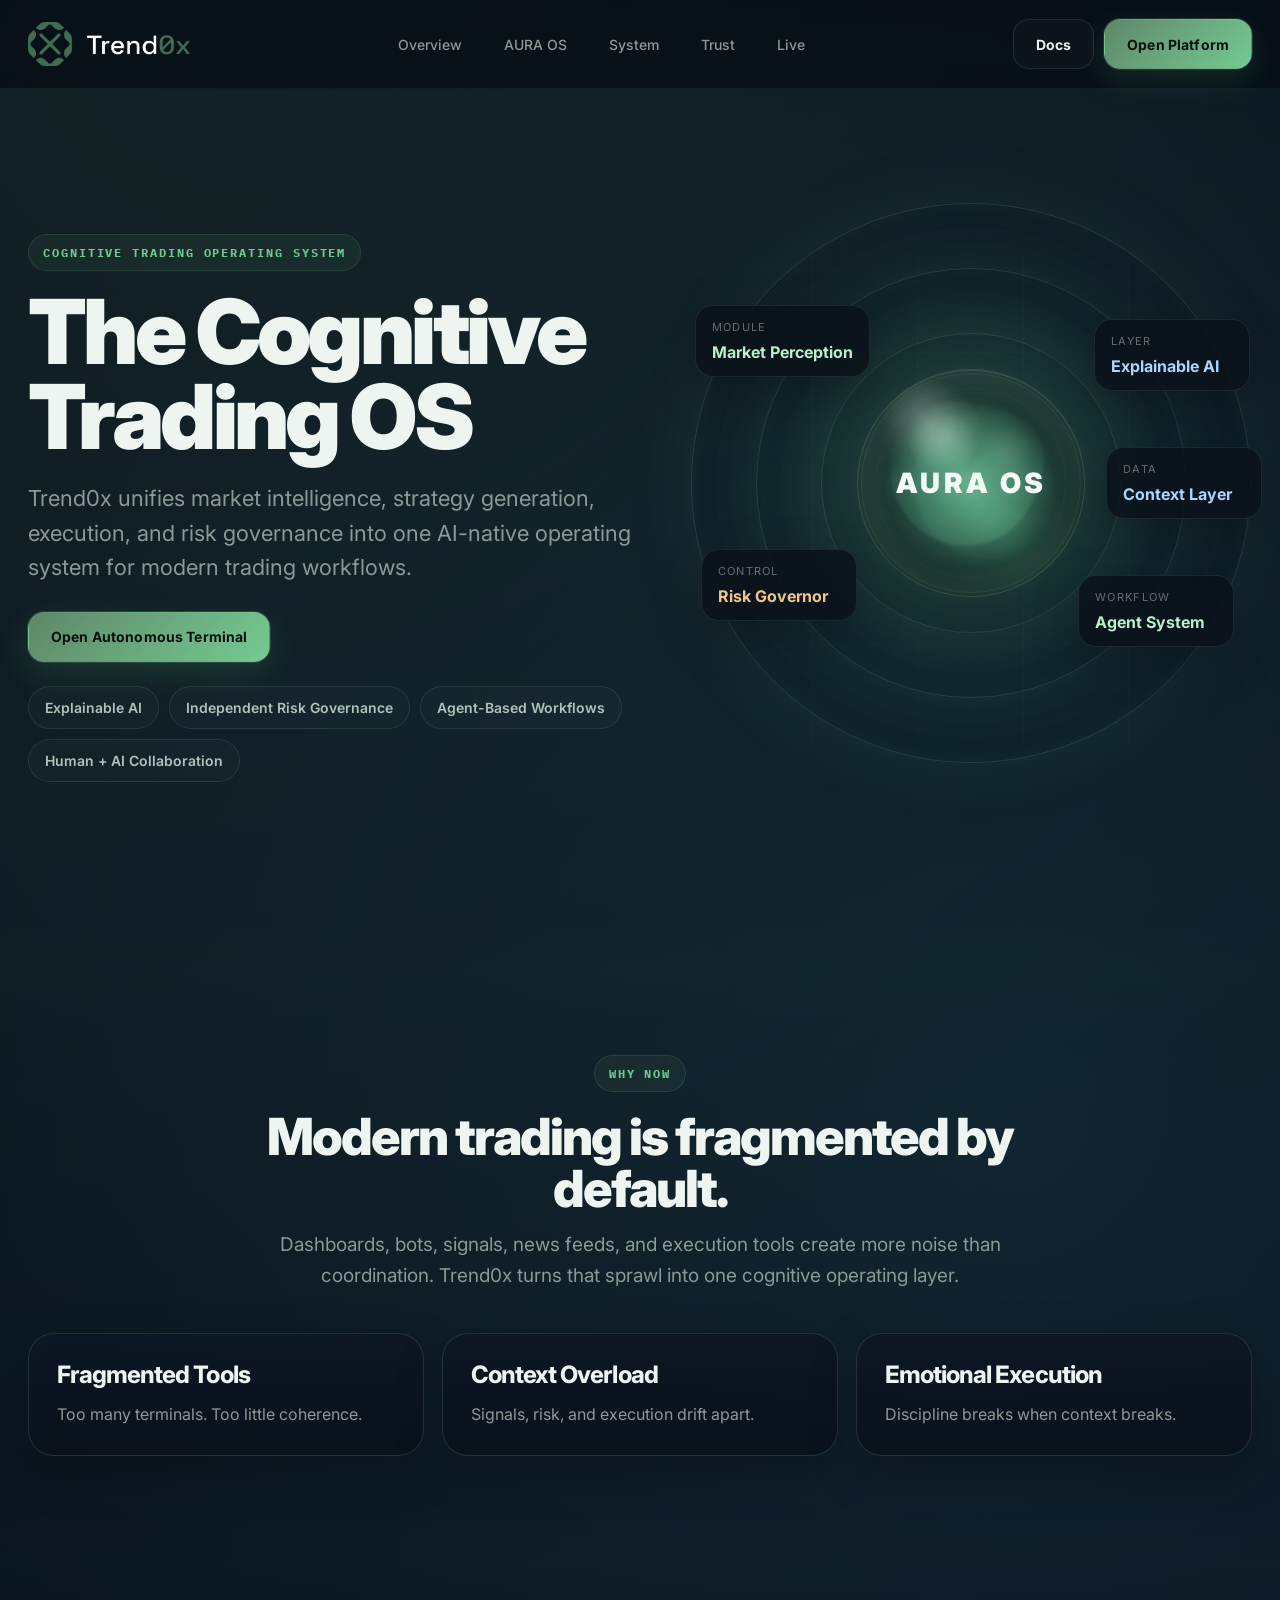
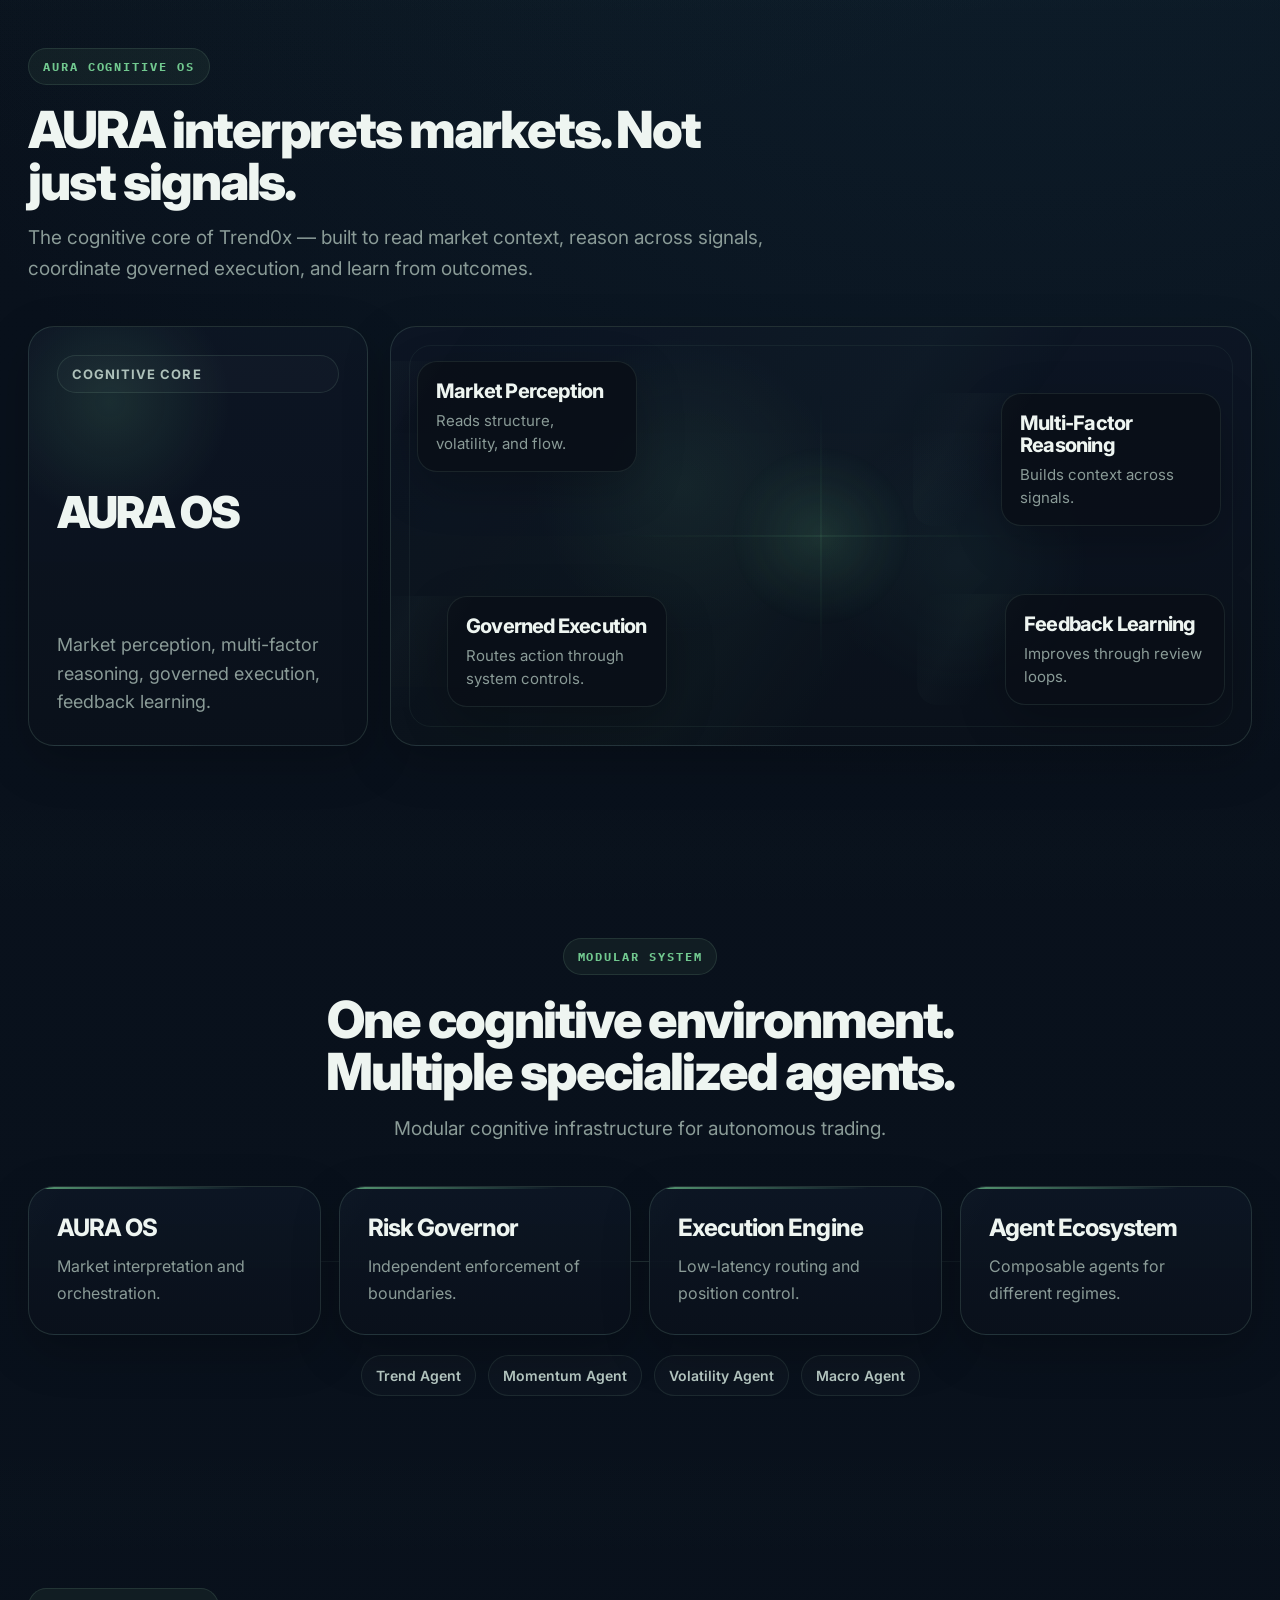
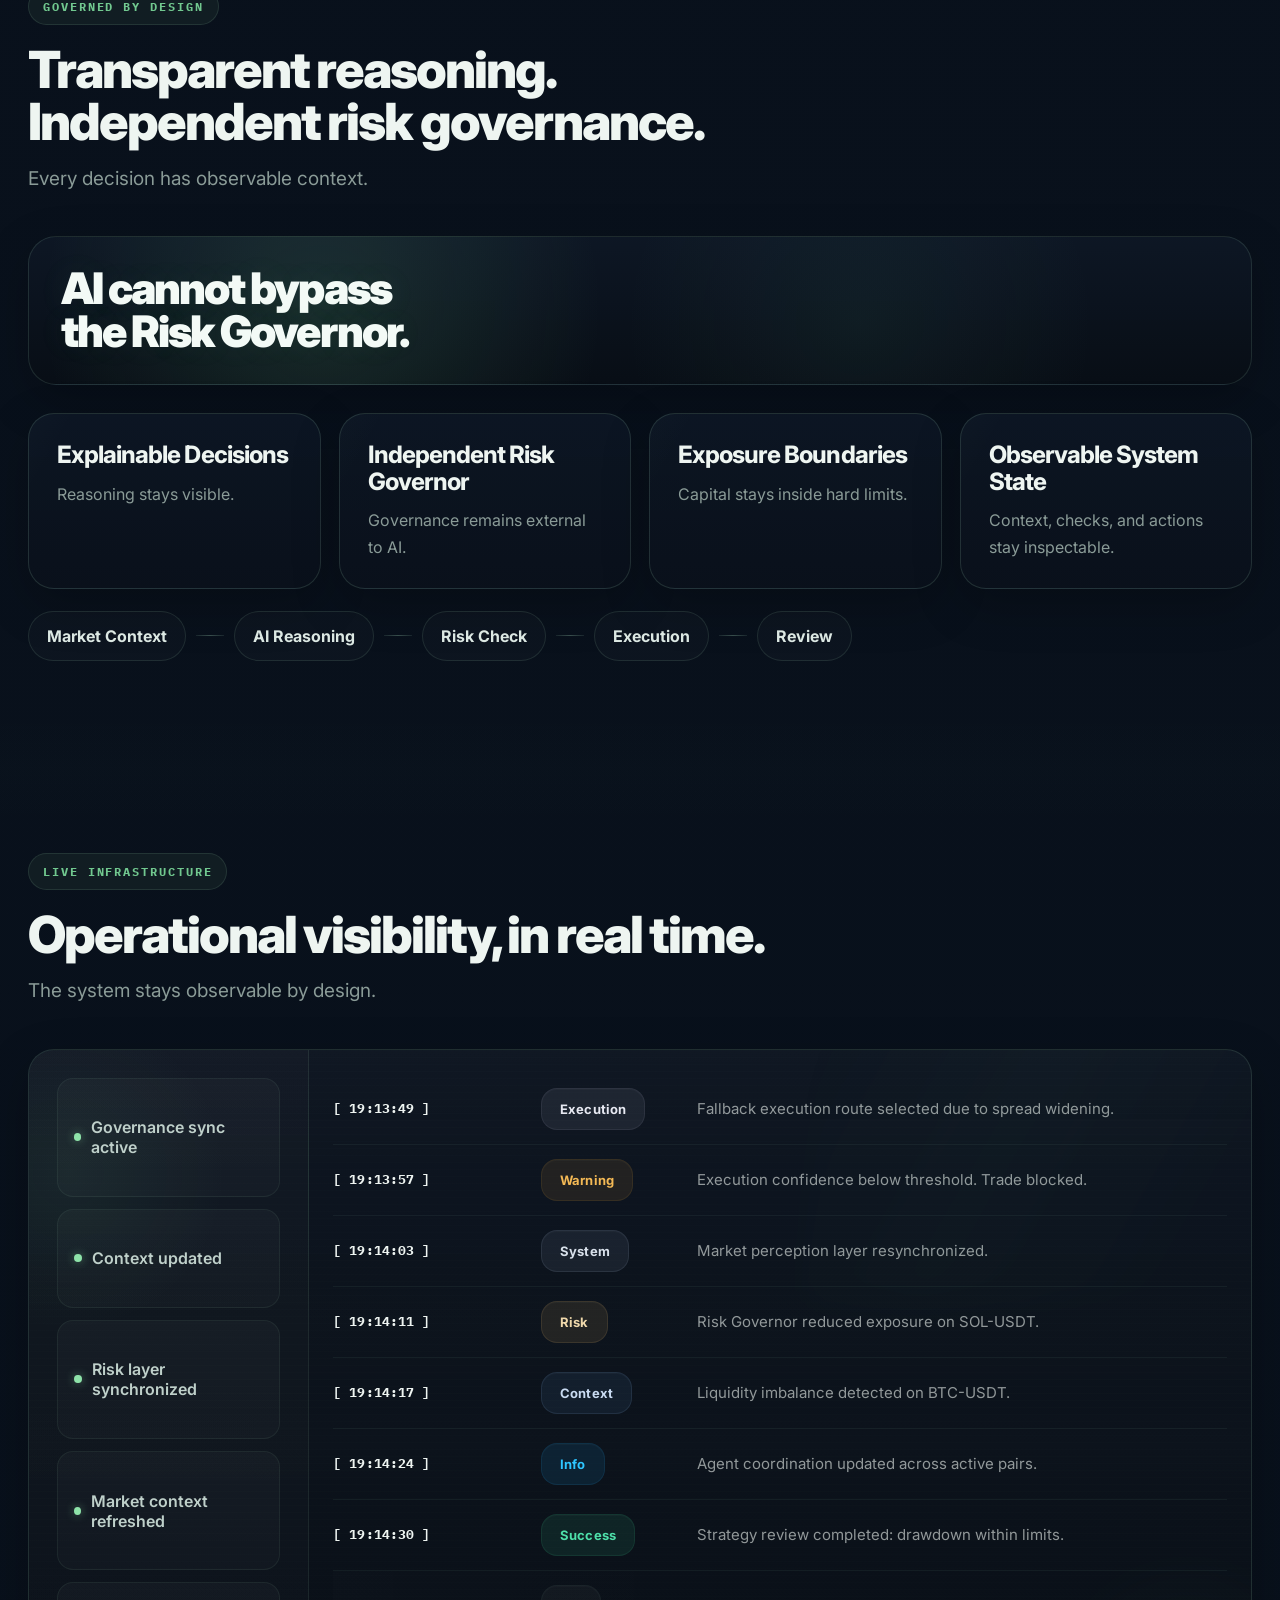
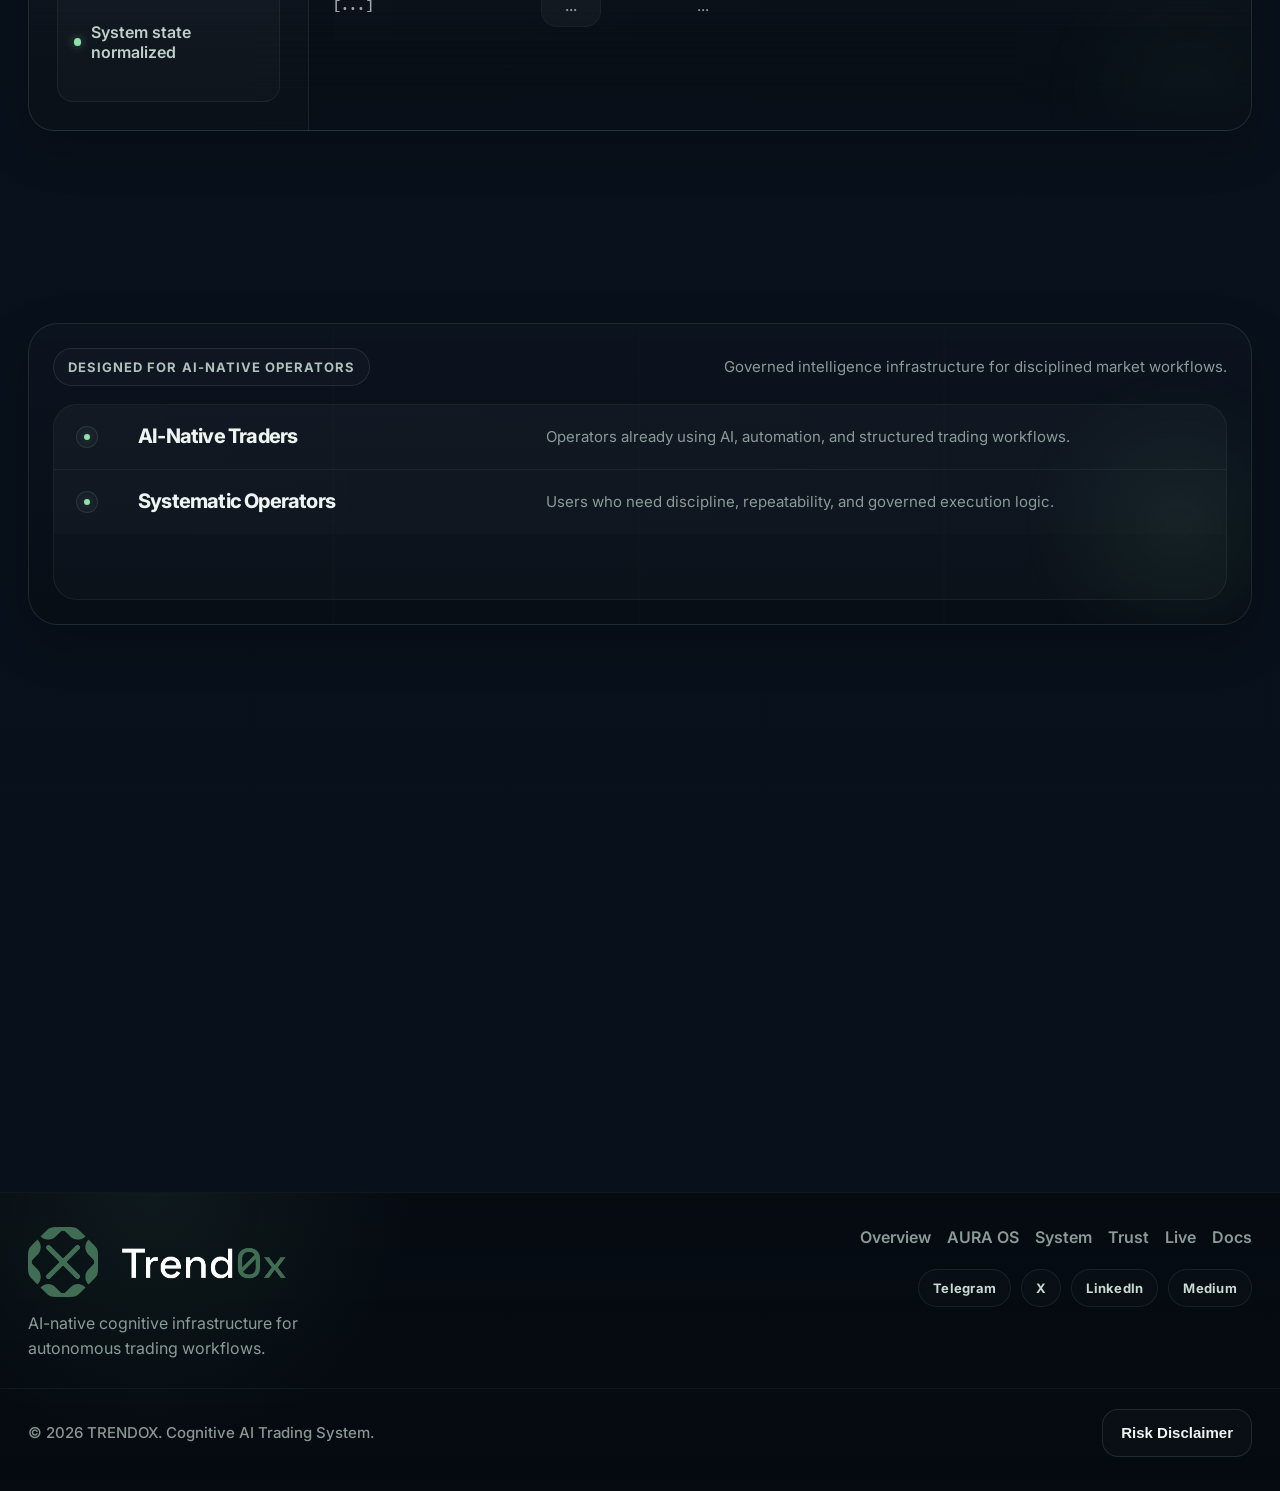
==== commit bdd3eb16: "Polish mobile hero experience" ====
--- a/index.html
+++ b/index.html
@@ -99,8 +99,11 @@
             <div class="eyebrow">COGNITIVE TRADING OPERATING SYSTEM</div>
             <h1>The Cognitive Trading OS</h1>
             <p class="hero-lead">
-              Trend0x unifies market intelligence, strategy generation, execution, and risk governance
-              into one AI-native operating system for modern trading workflows.
+              <span class="hero-lead-desktop"
+                >Trend0x unifies market intelligence, strategy generation, execution, and risk governance
+                into one AI-native operating system for modern trading workflows.</span
+              >
+              <span class="hero-lead-mobile">AI-native infrastructure for governed autonomous trading.</span>
             </p>
             <div class="hero-actions">
               <a href="https://demo.trend0x.com/" target="_blank" rel="noopener noreferrer" class="button button-primary">Open Autonomous Terminal</a>
--- a/_astro/index.zALbbT_3.css
+++ b/_astro/index.zALbbT_3.css
@@ -138,6 +138,7 @@
 .hero-lead{
   margin-top:22px;max-width:760px;font-size:22px;line-height:1.55
 }
+.hero-lead-mobile{display:none}
 .hero-actions{display:flex;flex-wrap:wrap;gap:12px;margin-top:28px}
 .hero-pills{display:flex;flex-wrap:wrap;gap:10px;margin-top:24px}
 .hero-pills span,.vision-points span{
@@ -1390,28 +1391,53 @@
 }
 @media (max-width: 680px){
   .site-shell{padding:0 16px}
-  .nav-shell{min-height:76px}
-  .button{min-height:48px;padding:0 18px}
+  .nav-shell{min-height:70px}
+  .site-header{border-bottom-color:rgba(129,171,151,.06)}
+  .brand-logo{height:34px}
+  .nav-toggle{
+    padding:8px 12px;border-radius:13px;font-size:14px
+  }
+  .button{min-height:46px;padding:0 17px}
   .hero-actions{width:100%}
   .hero-actions .button{width:100%}
+  .hero-actions .button.button-primary{
+    min-height:44px;padding:0 16px;
+    box-shadow:0 0 0 1px rgba(160,230,180,.1),0 8px 22px rgba(70,151,101,.16)
+  }
+  .hero-actions .button.button-primary:hover,
+  .hero-actions .button.button-primary:focus-visible{
+    box-shadow:0 0 0 1px rgba(160,230,180,.14),0 10px 24px rgba(70,151,101,.2)
+  }
   .hero-pills span{padding:10px 13px;font-size:13px}
-  .hero-orbit,.orbit-field{min-height:420px}
+  .hero-section{padding:4px 0 28px}
+  .hero-grid{gap:20px}
+  .hero-orbit,.orbit-field{min-height:388px}
   .orbit-grid{inset:10% 2% 4%}
-  .orbit-wave-1{width:150px;height:150px}
-  .orbit-wave-2{width:232px;height:232px}
-  .orbit-wave-3{width:332px;height:332px}
-  .orbit-wave-4{width:430px;height:430px}
-  .core-orb{width:206px;height:206px}
-  .core-label{font-size:22px}
-  .signal-card{min-width:126px;padding:11px 12px;border-radius:16px}
-  .signal-card small{margin-bottom:6px;font-size:10px}
-  .signal-card strong{font-size:14px}
-  .card-live{top:82px;left:6px}
-  .card-xai{top:96px;right:8px}
-  .card-risk{left:16px;bottom:108px}
-  .card-agent{right:16px;bottom:88px}
-  .card-data{right:8px}
+  .orbit-wave-1{width:142px;height:142px}
+  .orbit-wave-2{width:220px;height:220px}
+  .orbit-wave-3{width:312px;height:312px}
+  .orbit-wave-4{width:396px;height:396px}
+  .core-orb{width:194px;height:194px}
+  .core-label{font-size:21px}
+  .signal-card{min-width:112px;padding:9px 10px;border-radius:15px}
+  .signal-card small{margin-bottom:5px;font-size:9px}
+  .signal-card strong{font-size:12px}
+  .card-live{top:86px;left:12px}
+  .card-risk{left:18px;bottom:94px}
+  .card-xai,.card-agent{
+    opacity:.34;transform:scale(.92)
+  }
+  .card-xai{top:96px;right:14px}
+  .card-agent{right:18px;bottom:80px}
+  .card-data{
+    right:12px;opacity:.2;transform:translateY(-50%) scale(.88)
+  }
   .aura-system-copy p,.hero-lead{font-size:17px}
+  .hero-lead{margin-top:18px;max-width:30ch;line-height:1.48}
+  .hero-lead-desktop{display:none}
+  .hero-lead-mobile{display:inline}
+  .hero-copy .eyebrow{margin-bottom:14px}
+  .hero-copy h1{max-width:10ch}
   .trust-statement{padding:24px 22px 26px}
   .final-cta-card{
     flex-direction:column;align-items:stretch;gap:18px;
@@ -1441,24 +1467,26 @@
 @media (max-width: 520px){
   h1{font-size:clamp(36px,14vw,54px);line-height:.98}
   h2{font-size:clamp(26px,10vw,38px)}
-  .hero-section{padding:8px 0 34px}
+  .hero-section{padding:0 0 26px}
   .eyebrow{padding:9px 12px;font-size:11px;letter-spacing:.13em}
   .hero-lead,.section-heading p,.vision-card p{font-size:16px}
-  .hero-orbit,.orbit-field{min-height:376px}
-  .orbit-wave-1{width:132px;height:132px}
-  .orbit-wave-2{width:202px;height:202px}
-  .orbit-wave-3{width:286px;height:286px}
-  .orbit-wave-4{width:372px;height:372px}
-  .core-orb{width:180px;height:180px}
-  .core-label{font-size:19px;letter-spacing:.1em}
-  .signal-card{min-width:114px;padding:10px 11px}
-  .signal-card strong{font-size:13px}
+  .hero-grid{gap:18px}
+  .hero-orbit,.orbit-field{min-height:352px}
+  .orbit-wave-1{width:124px;height:124px}
+  .orbit-wave-2{width:190px;height:190px}
+  .orbit-wave-3{width:266px;height:266px}
+  .orbit-wave-4{width:344px;height:344px}
+  .core-orb{width:170px;height:170px}
+  .core-label{font-size:18px;letter-spacing:.08em}
+  .signal-card{min-width:102px;padding:8px 10px}
+  .signal-card strong{font-size:12px}
   .signal-card small{font-size:9px}
-  .card-live{top:70px}
-  .card-xai{top:78px}
-  .card-risk{bottom:92px}
-  .card-agent{bottom:76px}
+  .card-live{top:74px;left:10px}
+  .card-risk{left:12px;bottom:78px}
+  .card-xai{top:84px;right:10px}
+  .card-agent{right:14px;bottom:66px}
   .card-data{display:none}
+  .hero-lead{margin-top:16px;max-width:24ch;font-size:15px}
   .operator-row{padding:16px}
   .operator-row h3{font-size:18px}
   .operator-row p{font-size:14px}
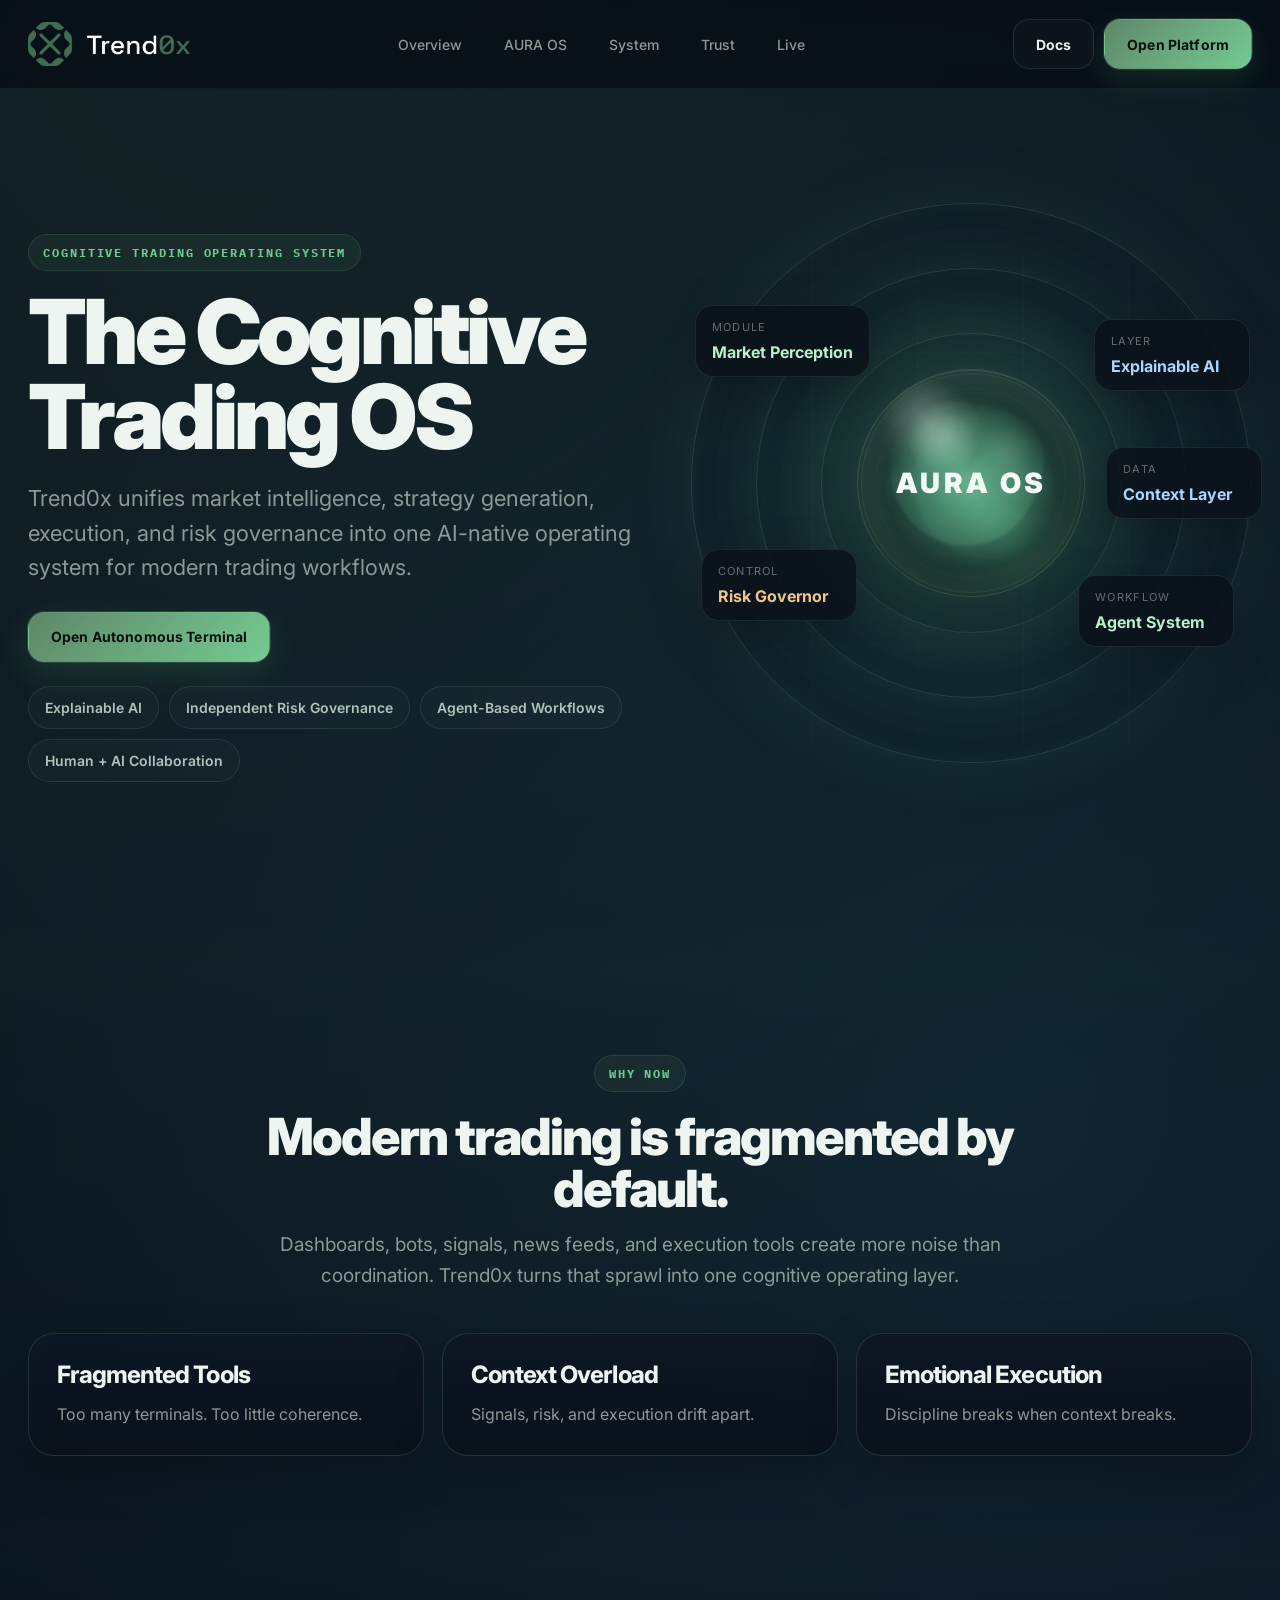
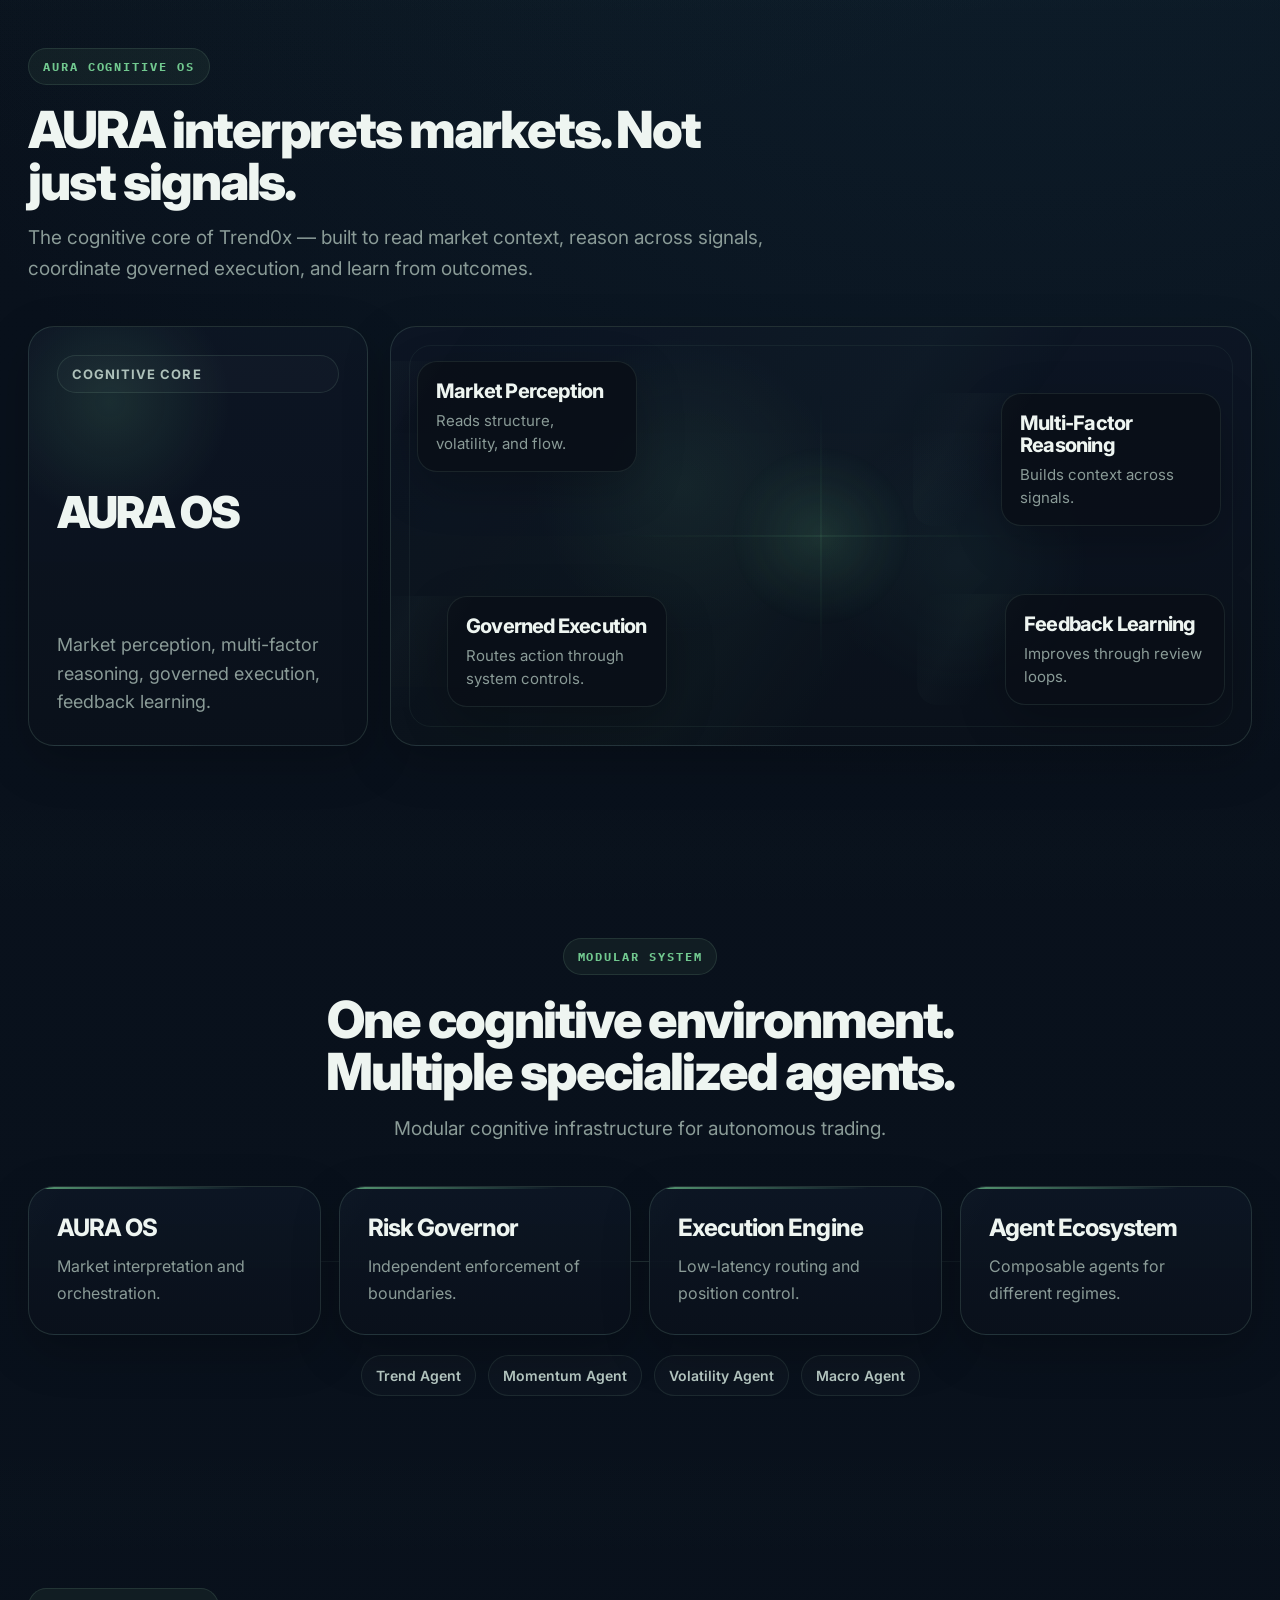
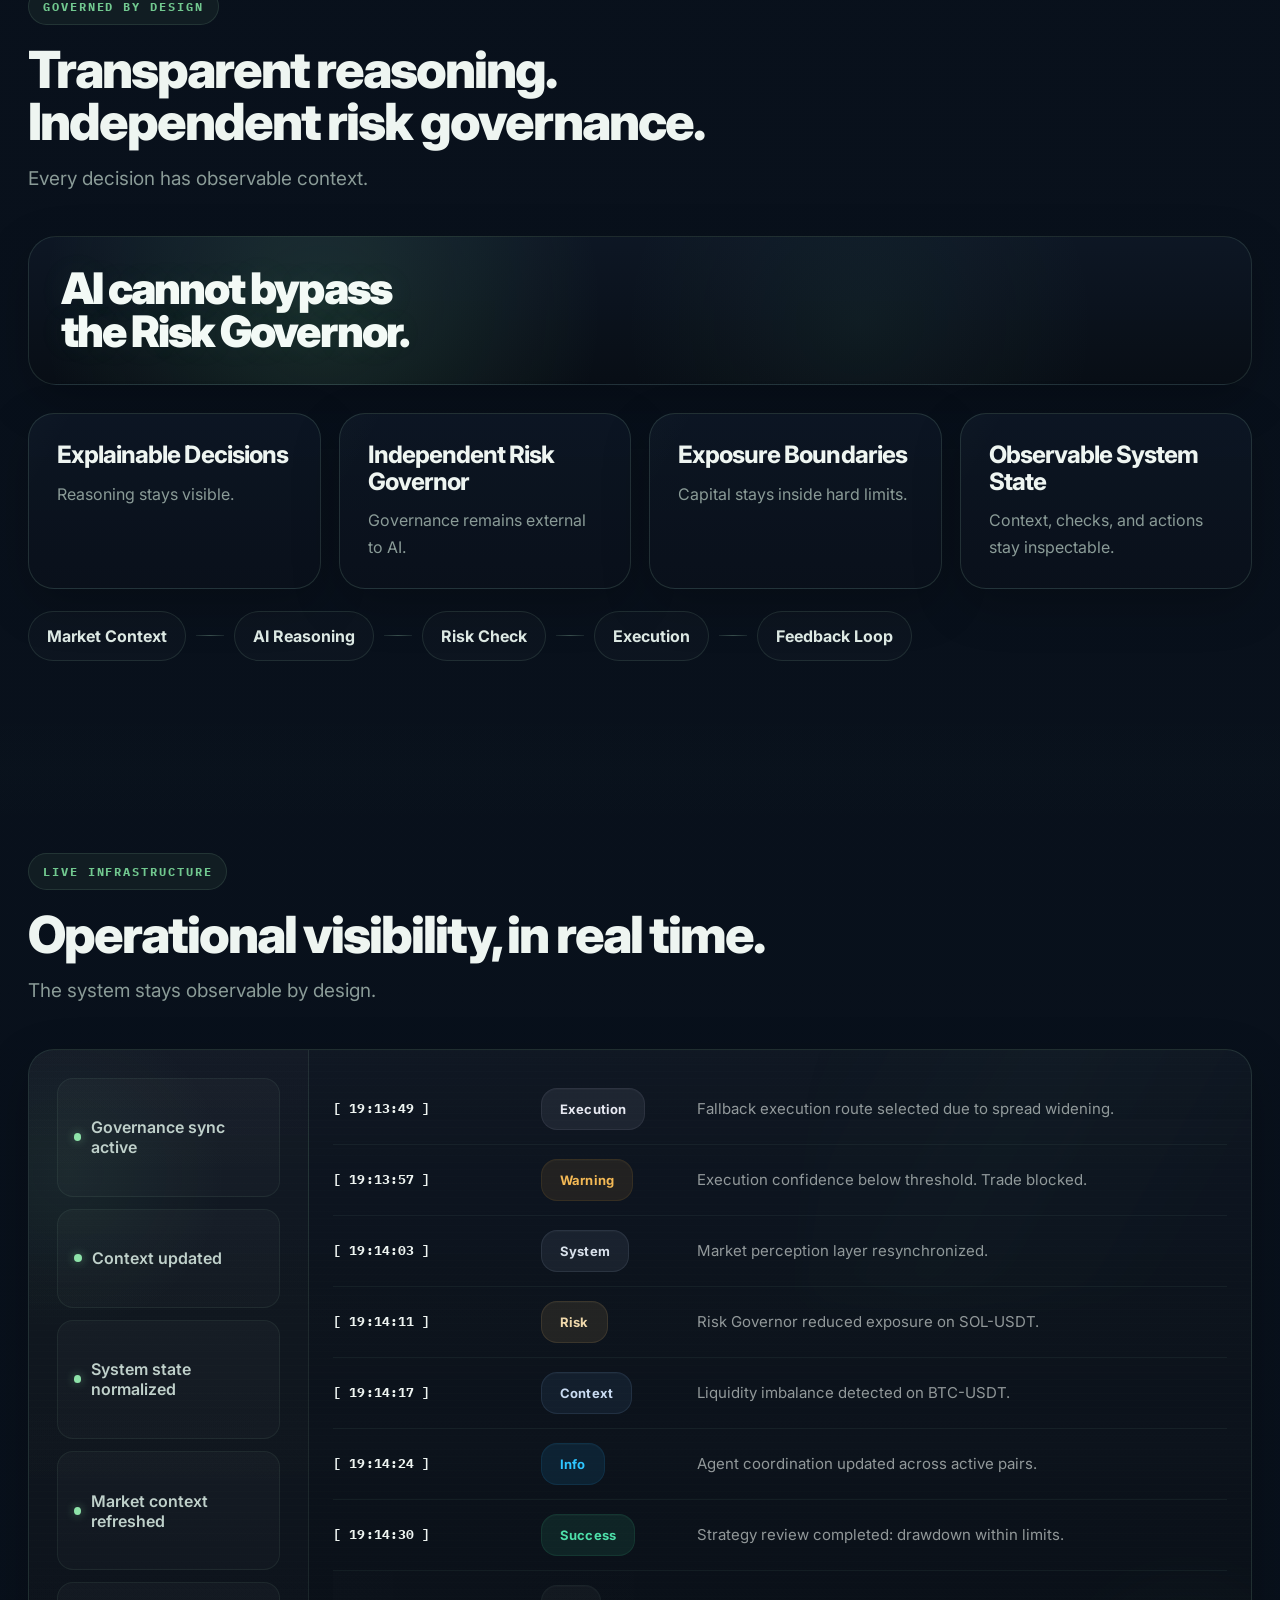
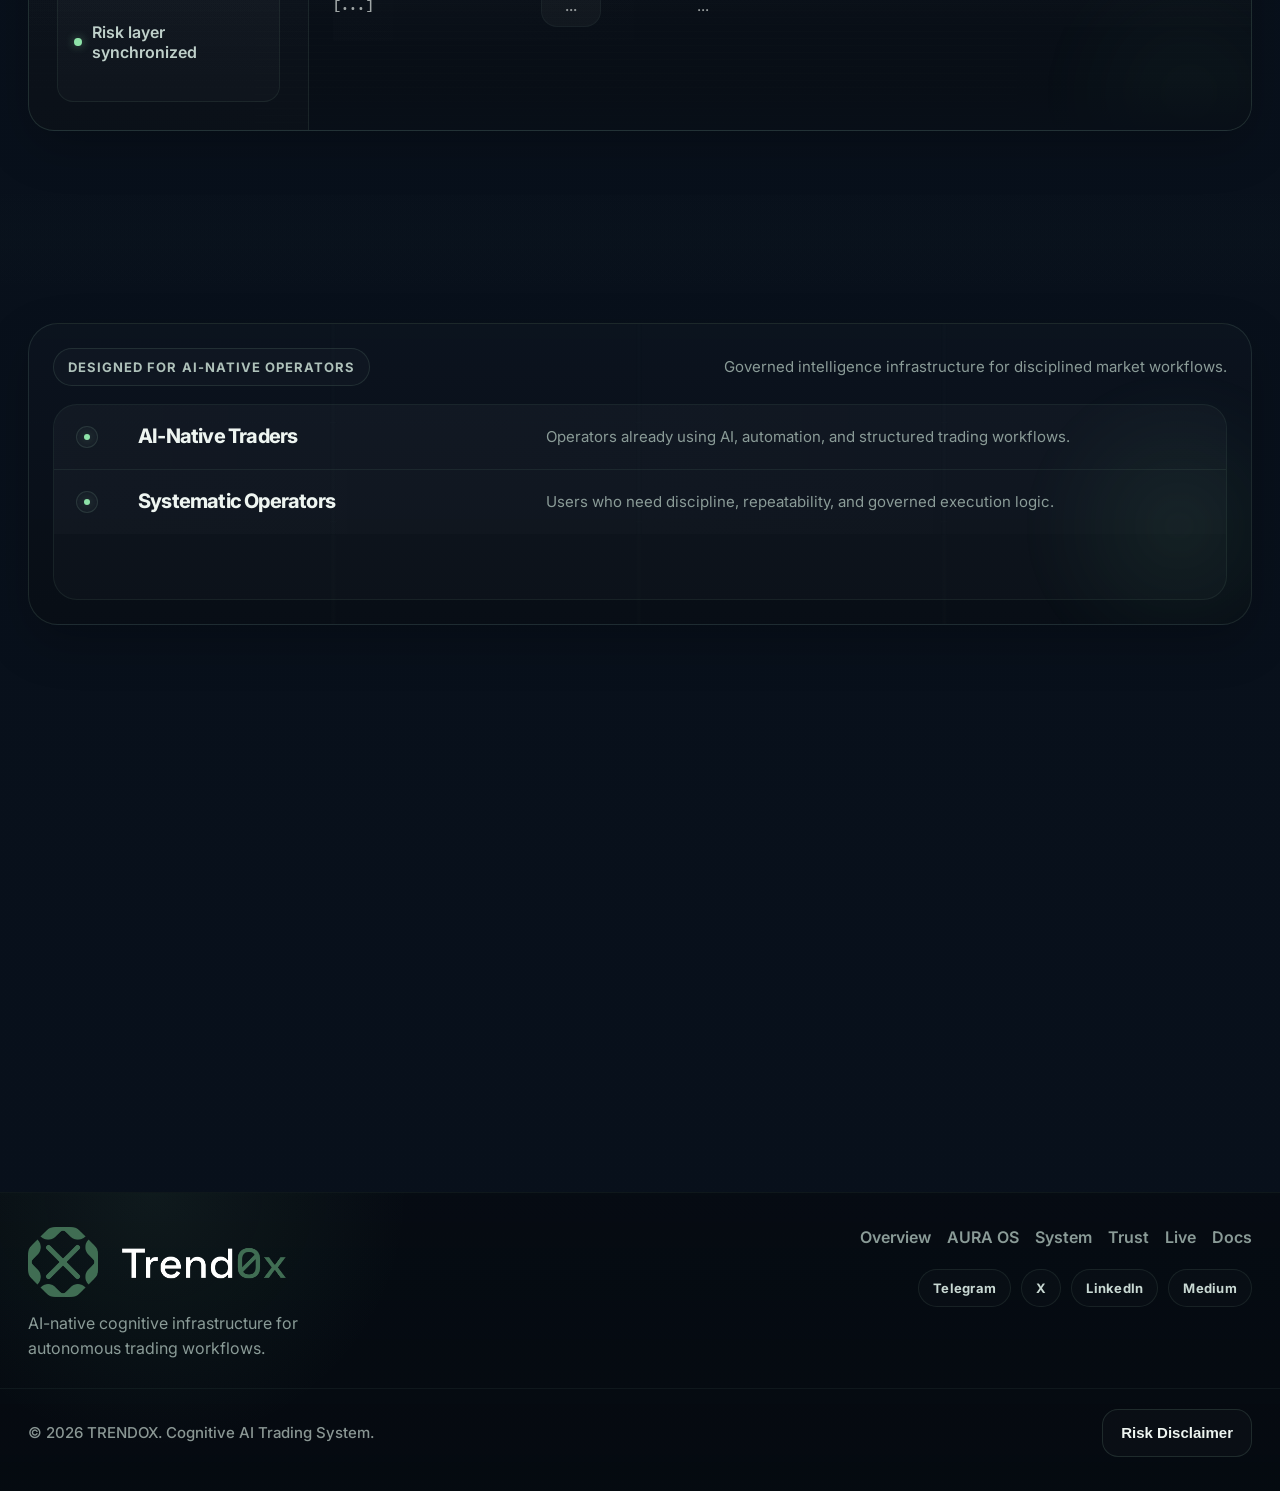
==== commit 9f27ff6d: "Refine mobile section composition" ====
--- a/index.html
+++ b/index.html
@@ -297,7 +297,7 @@
             <div class="flow-arrow flow-arrow-3"></div>
             <div class="flow-step flow-step-4"><span>Execution</span></div>
             <div class="flow-arrow flow-arrow-4"></div>
-            <div class="flow-step flow-step-5"><span>Review</span></div>
+            <div class="flow-step flow-step-5"><span>Feedback Loop</span></div>
           </div>
         </div>
       </section>
--- a/_astro/index.zALbbT_3.css
+++ b/_astro/index.zALbbT_3.css
@@ -1348,7 +1348,7 @@
   h2{font-size:clamp(28px,9vw,44px)}
   .hero-lead,.section-heading p,.vision-card p{font-size:18px}
   .section-heading{margin-bottom:30px}
-  .problem-grid,.compare-grid,.risk-grid,.agent-grid,.audience-grid,.architecture-grid,.aura-capabilities,.system-grid,.trust-grid,.built-for-grid,.compact-problem-grid{grid-template-columns:1fr}
+  .problem-grid,.compare-grid,.risk-grid,.agent-grid,.audience-grid,.architecture-grid,.aura-capabilities,.built-for-grid{grid-template-columns:1fr}
   .operator-access{padding:20px;border-radius:24px}
   .operator-access-head{align-items:flex-start}
   .operator-row{grid-template-columns:28px 1fr;gap:14px;padding:18px}
@@ -1358,17 +1358,104 @@
   .hero-orbit,.orbit-field{min-height:470px}
   .surface-card,.arch-card,.aura-system-copy,.aura-system-map,.live-panel,.final-cta-card,.trust-statement{border-radius:22px}
   .surface-card,.arch-card{padding:22px}
-  .aura-system-map{min-height:520px;padding:22px}
+  .compact-problem-grid{gap:12px}
+  .compact-problem-grid .surface-card{
+    padding:18px 18px 16px;min-height:auto
+  }
+  .compact-problem-grid .surface-card:first-child{
+    padding:22px 20px 20px
+  }
+  .compact-problem-grid .surface-card:nth-child(2){
+    width:94%;margin-left:auto
+  }
+  .compact-problem-grid .surface-card:nth-child(3){
+    width:90%
+  }
+  .aura-system-panel{grid-template-columns:1fr;gap:14px}
+  .aura-system-copy{padding:22px 20px}
+  .aura-system-title{margin-top:14px;font-size:36px}
+  .aura-system-copy p{margin-top:14px;font-size:16px}
+  .aura-system-map{
+    min-height:auto;padding:18px;
+    display:grid;grid-template-columns:repeat(2,minmax(0,1fr));gap:12px;
+    background:
+      radial-gradient(circle at 50% 42%,rgba(113,200,143,.12),transparent 30%),
+      linear-gradient(180deg,rgba(13,22,36,.95),rgba(10,17,27,.98))
+  }
+  .aura-system-map:before{inset:14px;border-radius:18px}
+  .aura-beam{
+    display:block;left:50%;top:50%;width:120px;height:120px;
+    background:radial-gradient(circle,rgba(116,211,147,.14),rgba(116,211,147,.04) 50%,transparent 76%);
+    opacity:.52
+  }
+  .aura-beam:before{width:220px;height:1px;opacity:.6}
+  .aura-beam:after{width:1px;height:180px;opacity:.55}
   .node-perception,.node-reasoning,.node-execution,.node-learning{
-    position:relative;left:auto;right:auto;top:auto;bottom:auto;max-width:none
-  }
-  .aura-system-map{display:grid;gap:14px}
-  .aura-beam{display:none}
+    position:relative;left:auto;right:auto;top:auto;bottom:auto;max-width:none;
+    padding:14px 14px 13px;border-radius:18px
+  }
+  .aura-node{
+    min-height:120px;box-shadow:0 14px 28px rgba(0,0,0,.16)
+  }
+  .aura-node h3{font-size:16px;line-height:1.12}
+  .aura-node p{margin-top:6px;font-size:13px;line-height:1.45}
+  .node-perception,.node-execution{
+    margin-right:10%
+  }
+  .node-reasoning,.node-learning{
+    margin-left:10%
+  }
+  .system-grid{
+    display:flex;gap:12px;overflow-x:auto;scroll-snap-type:x proximity;
+    padding-bottom:6px;margin:0 -4px;padding-inline:4px
+  }
+  .system-grid:before{display:none}
+  .system-grid .arch-card{
+    flex:0 0 78%;scroll-snap-align:start;padding:18px 18px 16px;min-height:148px
+  }
+  .system-grid .arch-card:first-child{
+    flex-basis:88%;border-color:rgba(129,171,151,.24);
+    background:linear-gradient(180deg,rgba(16,27,35,.98),rgba(11,18,29,.98))
+  }
+  .system-grid .arch-card h3{font-size:20px}
+  .system-grid .arch-card p{font-size:14px;line-height:1.55}
+  .agent-capsules{
+    justify-content:flex-start;flex-wrap:nowrap;overflow-x:auto;
+    padding-bottom:4px;margin-top:16px
+  }
+  .agent-capsules span{
+    flex:0 0 auto;white-space:nowrap
+  }
+  .trust-grid{
+    grid-template-columns:repeat(2,minmax(0,1fr));gap:10px
+  }
+  .trust-grid .surface-card{
+    padding:16px 16px 14px;min-height:auto
+  }
+  .trust-grid .surface-card h3{font-size:16px;line-height:1.12}
+  .trust-grid .surface-card p{font-size:13px;line-height:1.5}
+  .decision-flow{
+    flex-wrap:nowrap;overflow-x:auto;padding-bottom:4px;
+    -webkit-overflow-scrolling:touch
+  }
+  .flow-step{
+    flex:0 0 auto;min-width:max-content;padding:13px 16px
+  }
+  .flow-arrow{
+    flex:0 0 20px
+  }
+  .live-status{
+    display:flex;gap:10px;overflow-x:auto;padding:18px 18px 16px;
+    background:
+      radial-gradient(circle at 14% 18%,rgba(113,200,143,.07),transparent 26%),
+      linear-gradient(180deg,rgba(255,255,255,.022),rgba(255,255,255,.01))
+  }
+  .live-status span{
+    flex:0 0 auto;min-width:220px;padding:12px 14px
+  }
   .system-grid:before,.section:before{display:none}
   body:before,body:after,.aura-system-map:after{animation:none}
   .aura-node{animation:nodePulse 16s ease-in-out infinite}
-  .decision-flow{gap:8px}
-  .flow-arrow{width:16px}
   .card-live{left:20px}
   .card-xai{right:18px}
   .card-risk{left:24px}
@@ -1439,6 +1526,43 @@
   .hero-copy .eyebrow{margin-bottom:14px}
   .hero-copy h1{max-width:10ch}
   .trust-statement{padding:24px 22px 26px}
+  .section-heading{margin-bottom:24px}
+  .section-heading h2{font-size:clamp(26px,8vw,38px)}
+  .compact-problem-grid .surface-card:nth-child(2){width:96%}
+  .compact-problem-grid .surface-card:nth-child(3){width:92%}
+  .aura-system-panel{gap:12px}
+  .aura-system-copy{
+    padding:20px 18px
+  }
+  .aura-system-title{font-size:32px}
+  .aura-system-map{
+    grid-template-columns:1fr 1fr;gap:10px;padding:14px
+  }
+  .aura-node{
+    min-height:104px;padding:12px 12px 11px
+  }
+  .aura-node h3{font-size:15px}
+  .aura-node p{font-size:12px;line-height:1.4}
+  .node-perception,.node-execution{margin-right:6%}
+  .node-reasoning,.node-learning{margin-left:6%}
+  .system-grid .arch-card{
+    flex-basis:84%;padding:16px 16px 15px;min-height:132px
+  }
+  .system-grid .arch-card:first-child{flex-basis:90%}
+  .agent-capsules{
+    gap:10px;margin-top:14px
+  }
+  .agent-capsules span{
+    padding:10px 13px;font-size:13px
+  }
+  .trust-grid{
+    gap:8px
+  }
+  .trust-grid .surface-card{
+    padding:14px 14px 13px
+  }
+  .trust-grid .surface-card h3{font-size:15px}
+  .trust-grid .surface-card p{font-size:12px}
   .final-cta-card{
     flex-direction:column;align-items:stretch;gap:18px;
     padding:26px 22px
@@ -1453,11 +1577,16 @@
   .final-cta-actions .button{
     width:100%;min-width:0
   }
-  .decision-flow{gap:10px}
-  .flow-step{width:100%;justify-content:flex-start}
-  .flow-arrow{display:none}
-  .live-status span{padding:12px 14px}
-  .live-status b{font-size:14px}
+  .decision-flow{gap:8px}
+  .flow-step{
+    width:auto;justify-content:center;min-width:max-content;padding:12px 14px
+  }
+  .flow-arrow{display:block}
+  .live-status{
+    gap:8px;padding:14px 14px 12px
+  }
+  .live-status span{padding:11px 13px;min-width:188px}
+  .live-status b{font-size:13px}
   .live-logs{height:540px;min-height:540px;max-height:540px}
   .log-row{gap:10px;padding:14px 0}
   .log-pill{min-height:36px;padding:0 14px;font-size:12px;justify-self:start}
@@ -1487,6 +1616,48 @@
   .card-agent{right:14px;bottom:66px}
   .card-data{display:none}
   .hero-lead{margin-top:16px;max-width:24ch;font-size:15px}
+  .compact-problem-grid{gap:10px}
+  .compact-problem-grid .surface-card:first-child{
+    padding:18px 16px 17px
+  }
+  .compact-problem-grid .surface-card:nth-child(2){width:100%}
+  .compact-problem-grid .surface-card:nth-child(3){width:94%}
+  .aura-system-map{
+    grid-template-columns:1fr 1fr;gap:8px;padding:12px
+  }
+  .aura-system-map:before{inset:10px}
+  .aura-beam{
+    width:100px;height:100px
+  }
+  .aura-beam:before{width:180px}
+  .aura-beam:after{height:150px}
+  .aura-node{
+    min-height:96px;padding:11px 11px 10px;border-radius:16px
+  }
+  .aura-node h3{font-size:14px}
+  .aura-node p{font-size:11px}
+  .system-grid .arch-card{
+    flex-basis:88%;min-height:126px
+  }
+  .system-grid .arch-card:first-child{flex-basis:94%}
+  .trust-grid{
+    grid-template-columns:1fr 1fr
+  }
+  .trust-grid .surface-card{
+    padding:13px 12px 12px
+  }
+  .flow-step{
+    padding:11px 13px;font-size:13px
+  }
+  .flow-arrow{
+    flex-basis:16px;width:16px
+  }
+  .live-status{
+    padding:12px 12px 10px
+  }
+  .live-status span{
+    min-width:172px;padding:10px 12px
+  }
   .operator-row{padding:16px}
   .operator-row h3{font-size:18px}
   .operator-row p{font-size:14px}
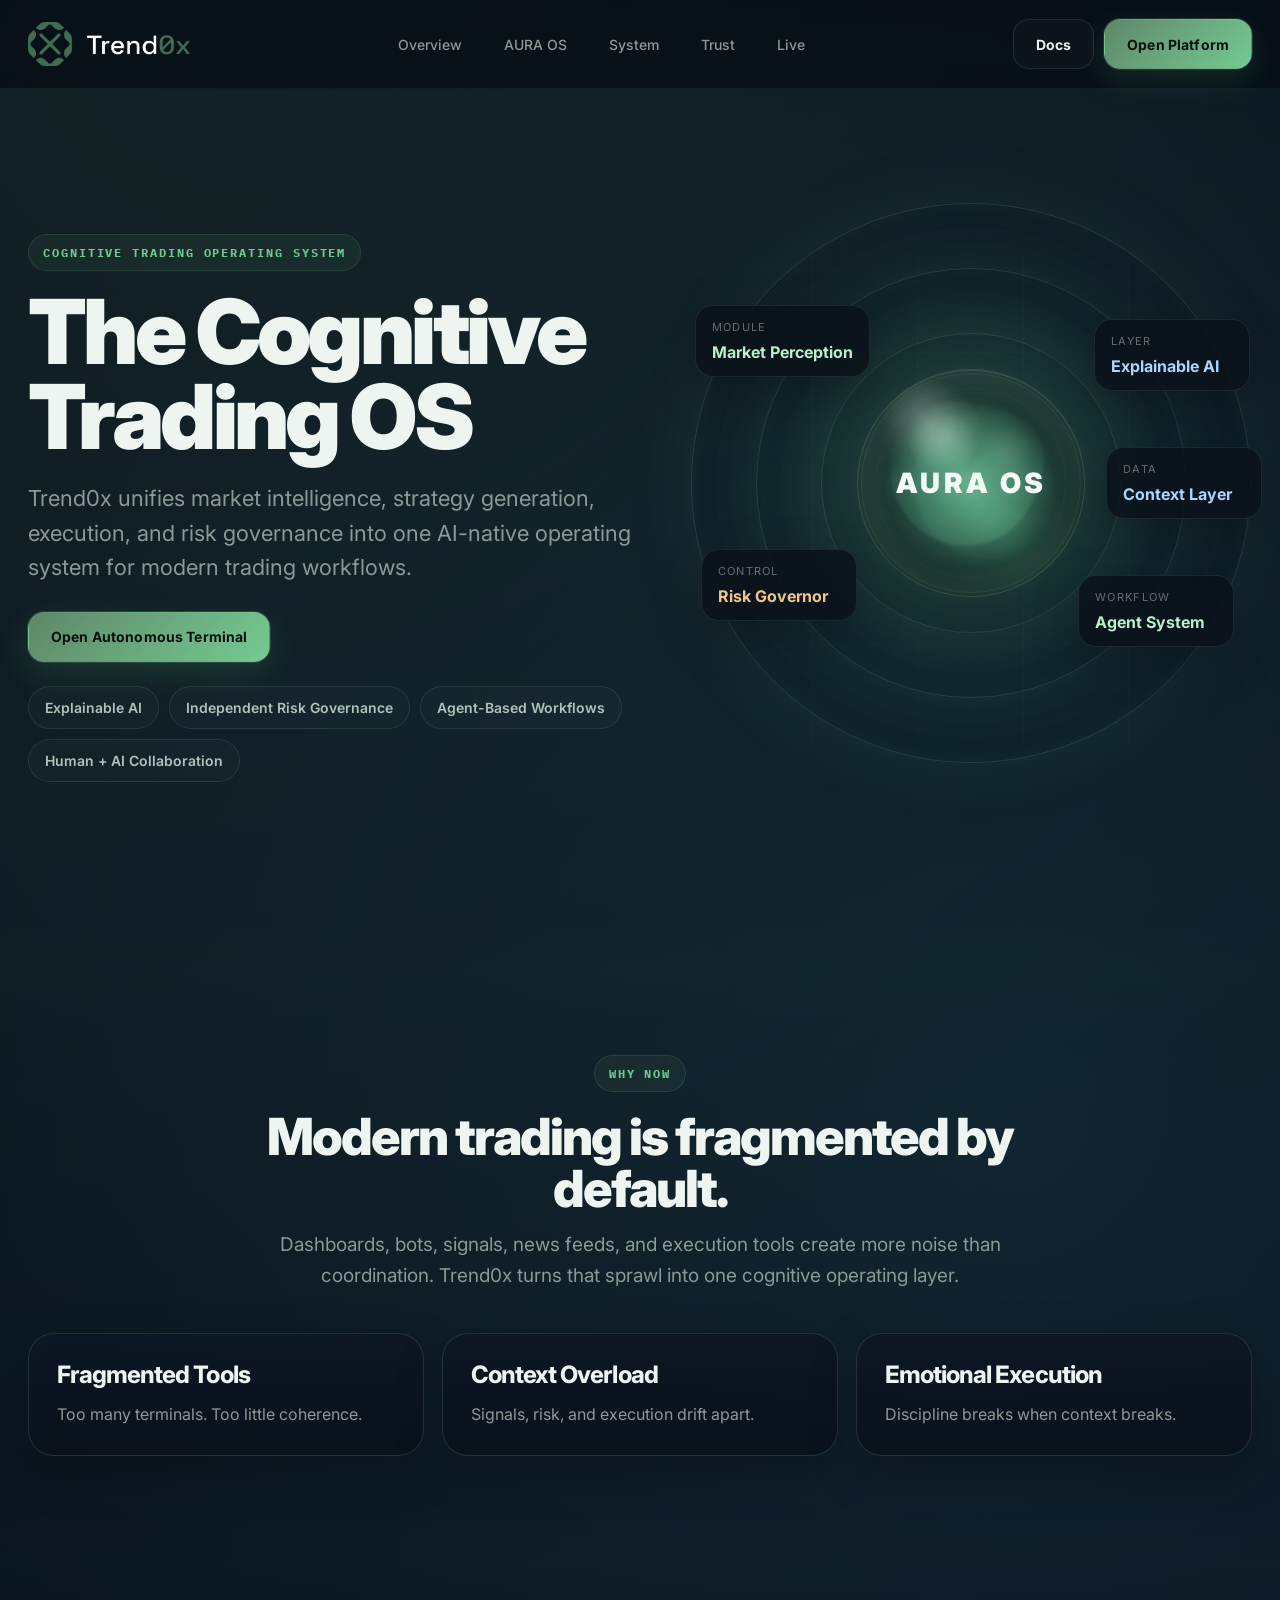
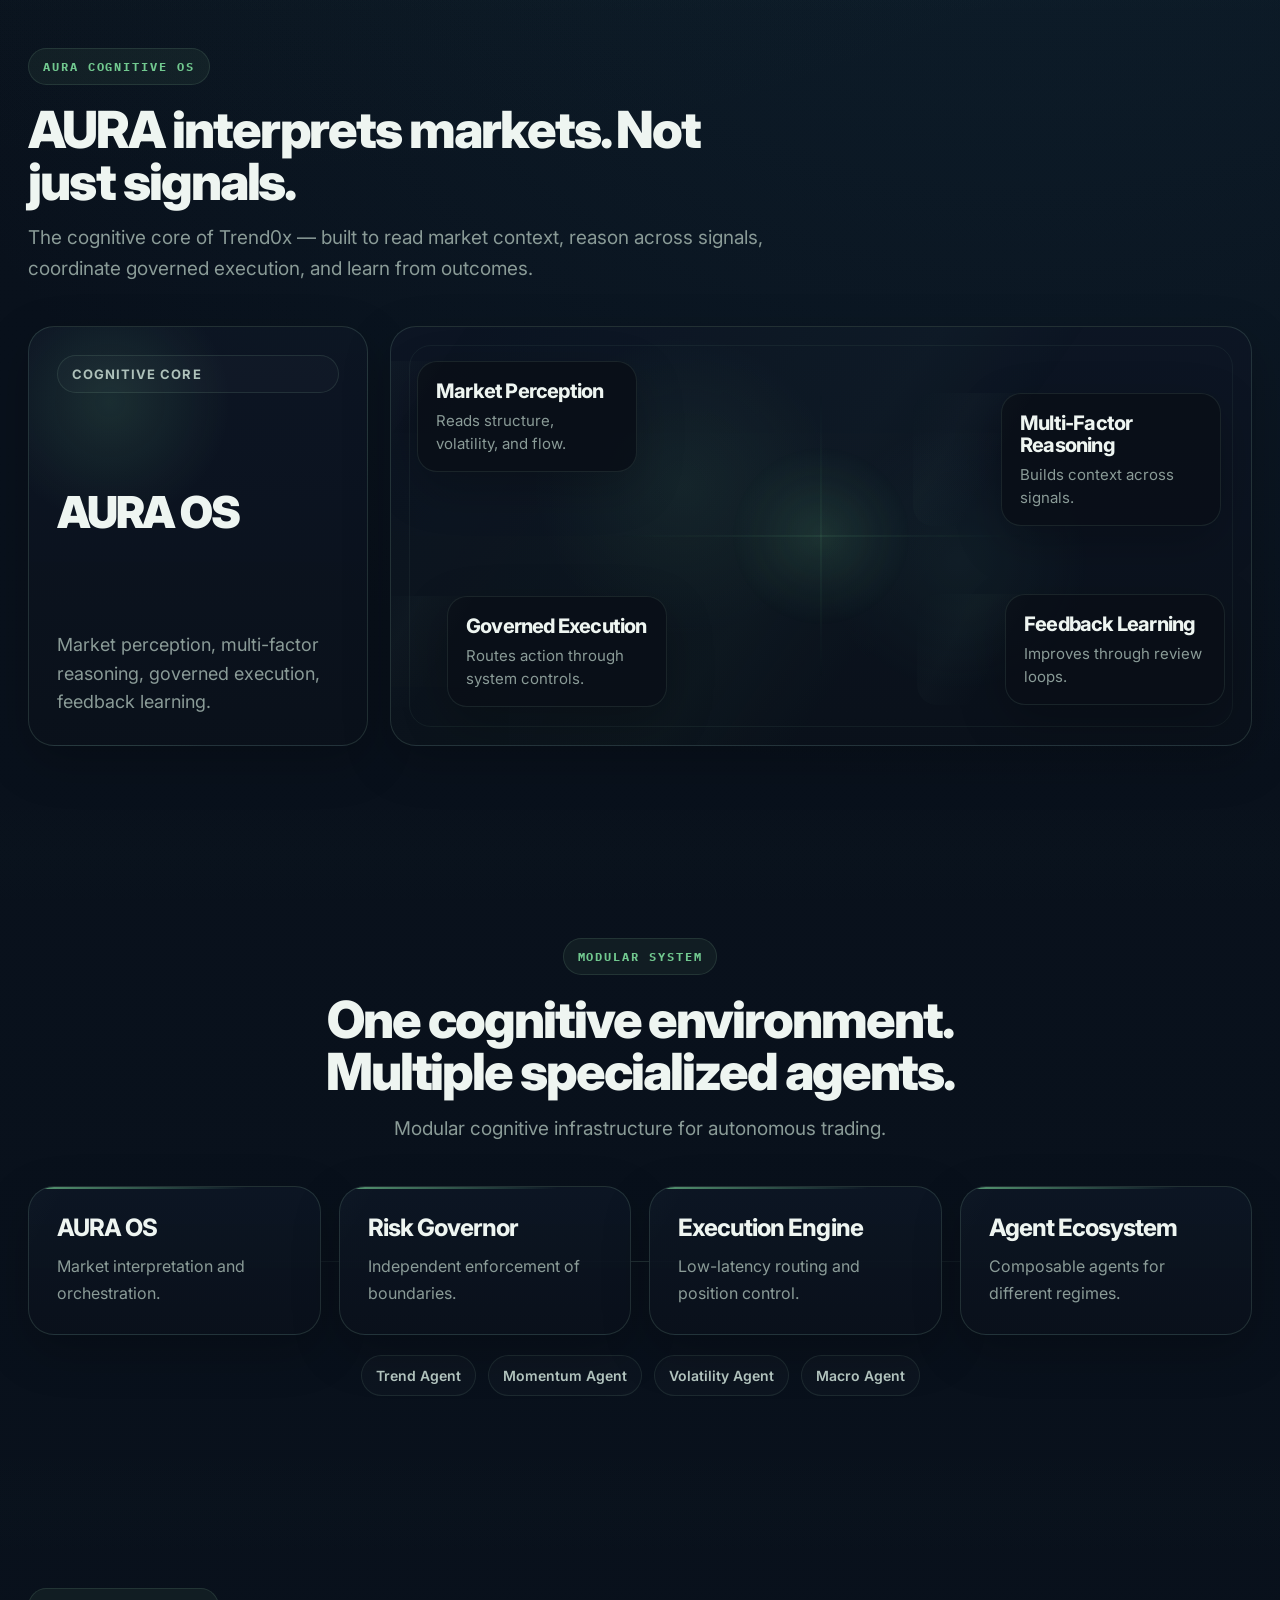
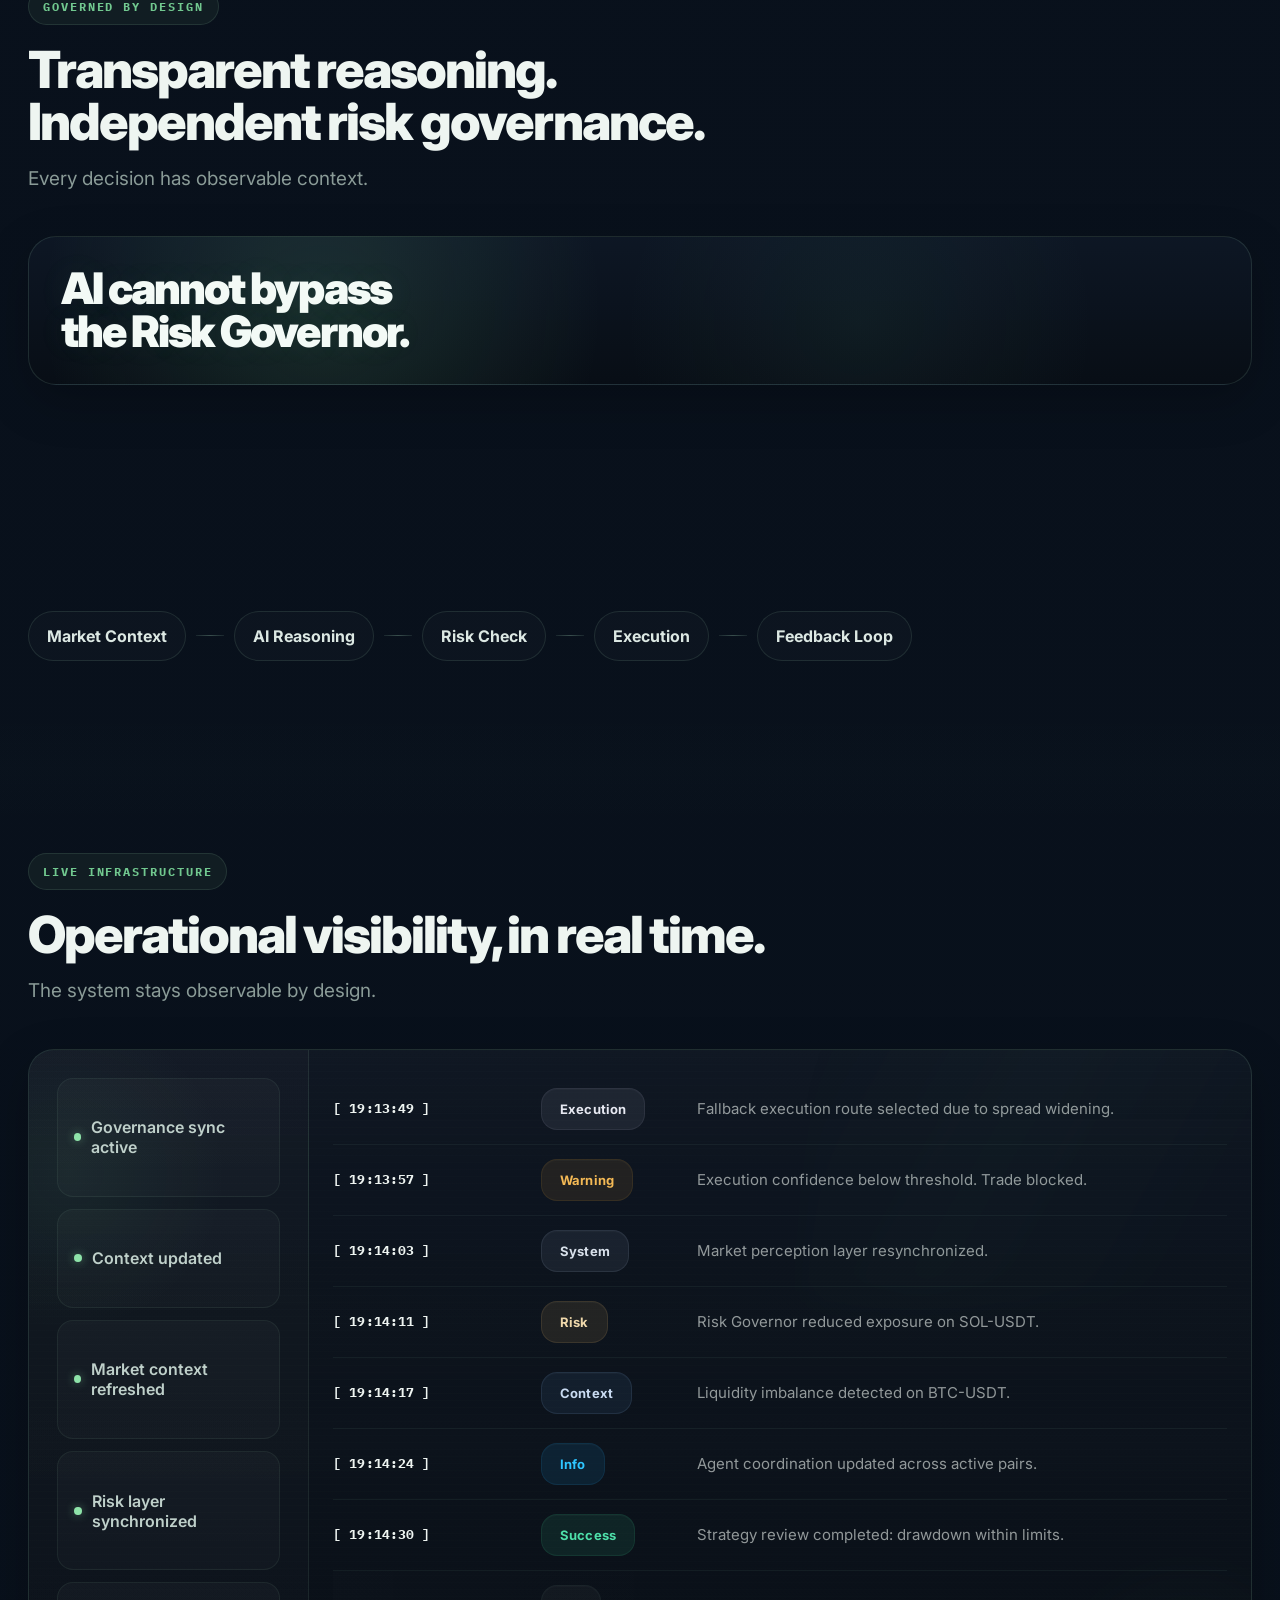
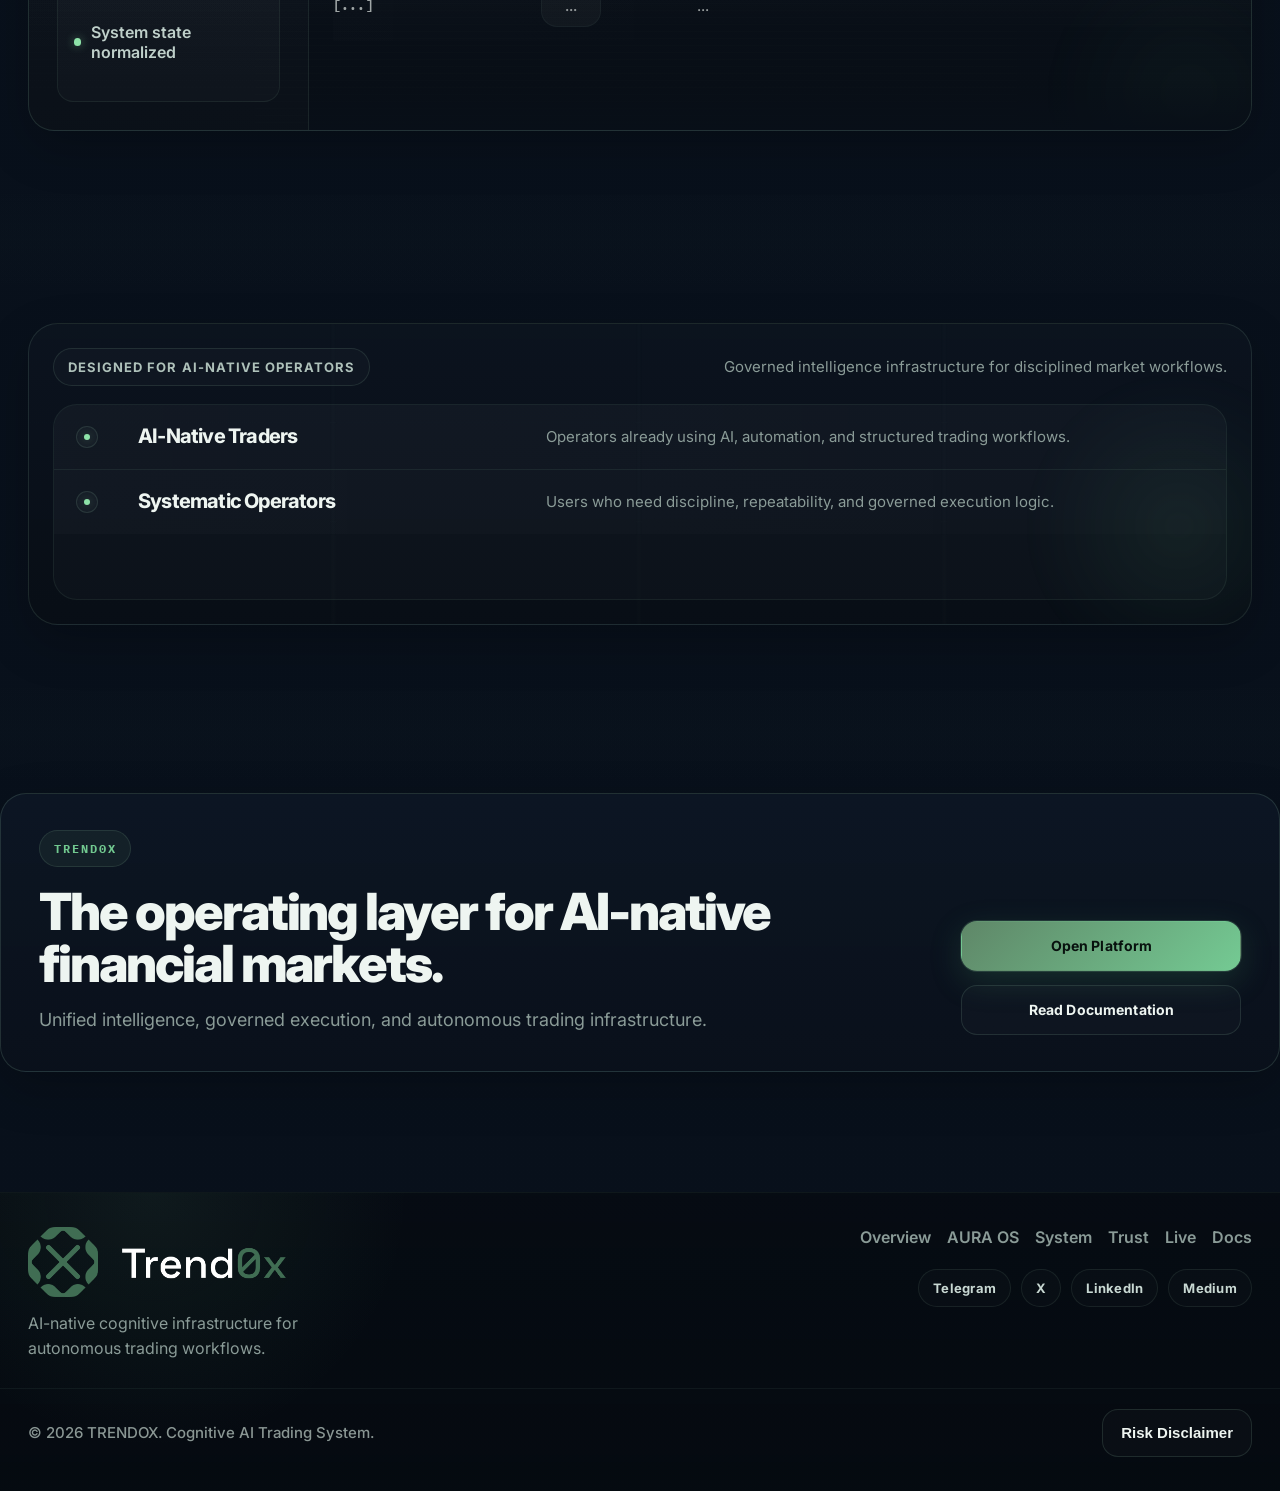
==== commit eb1aa3d0: "Improve mobile horizontal module scrolling" ====
--- a/index.html
+++ b/index.html
@@ -590,6 +590,9 @@
         const liveFeedRoot = document.querySelector("[data-live-feed]");
         let liveLogRows = Array.from(document.querySelectorAll("[data-live-log-row]"));
         const liveLogTail = document.querySelector("[data-live-log-tail]");
+        const systemCarousel = document.querySelector(".system-grid");
+        const systemCards = systemCarousel ? Array.from(systemCarousel.querySelectorAll(".arch-card")) : [];
+        const mobileCarouselQuery = window.matchMedia("(max-width: 860px)");
 
         const liveStatusPool = [
           "Context updated",
@@ -767,7 +770,65 @@
 
           runStatusLoop();
           runLogLoop();
-        };
+        }
+
+        if (systemCarousel && systemCards.length > 1 && !prefersReducedMotion) {
+          let systemCardIndex = 0;
+          let systemAdvanceTimer = null;
+          let systemPauseUntil = 0;
+
+          const setSystemCard = (index) => {
+            systemCards.forEach((card, cardIndex) => {
+              card.classList.toggle("is-mobile-active", cardIndex === index);
+            });
+
+            if (mobileCarouselQuery.matches) {
+              systemCards[index]?.scrollIntoView({
+                behavior: "smooth",
+                block: "nearest",
+                inline: "start",
+              });
+            }
+          };
+
+          const scheduleSystemAdvance = () => {
+            window.clearTimeout(systemAdvanceTimer);
+            systemAdvanceTimer = window.setTimeout(() => {
+              if (!mobileCarouselQuery.matches) {
+                setSystemCard(0);
+                scheduleSystemAdvance();
+                return;
+              }
+
+              if (Date.now() < systemPauseUntil) {
+                scheduleSystemAdvance();
+                return;
+              }
+
+              systemCardIndex = (systemCardIndex + 1) % systemCards.length;
+              setSystemCard(systemCardIndex);
+              scheduleSystemAdvance();
+            }, 3900);
+          };
+
+          const pauseSystemAdvance = () => {
+            systemPauseUntil = Date.now() + 7000;
+          };
+
+          setSystemCard(0);
+          scheduleSystemAdvance();
+
+          systemCarousel.addEventListener("touchstart", pauseSystemAdvance, { passive: true });
+          systemCarousel.addEventListener("pointerdown", pauseSystemAdvance);
+          systemCarousel.addEventListener("scroll", pauseSystemAdvance, { passive: true });
+          mobileCarouselQuery.addEventListener("change", () => {
+            if (!mobileCarouselQuery.matches) {
+              systemCards.forEach((card) => card.classList.remove("is-mobile-active"));
+            } else {
+              setSystemCard(systemCardIndex);
+            }
+          });
+        }
       }
     </script>
   </body>
--- a/_astro/index.zALbbT_3.css
+++ b/_astro/index.zALbbT_3.css
@@ -1406,21 +1406,49 @@
     margin-left:10%
   }
   .system-grid{
-    display:flex;gap:12px;overflow-x:auto;scroll-snap-type:x proximity;
-    padding-bottom:6px;margin:0 -4px;padding-inline:4px
-  }
+    display:flex;align-items:stretch;gap:12px;
+    overflow-x:auto;overflow-y:hidden;
+    scroll-snap-type:x mandatory;
+    overscroll-behavior-x:contain;overscroll-behavior-y:none;
+    -webkit-overflow-scrolling:touch;
+    touch-action:pan-x pinch-zoom;
+    padding-bottom:8px;margin:0 -4px;padding-inline:4px
+  }
+  .system-grid::-webkit-scrollbar,.agent-capsules::-webkit-scrollbar,.decision-flow::-webkit-scrollbar,.live-status::-webkit-scrollbar{display:none}
+  .system-grid,.agent-capsules,.decision-flow,.live-status{scrollbar-width:none}
   .system-grid:before{display:none}
   .system-grid .arch-card{
-    flex:0 0 78%;scroll-snap-align:start;padding:18px 18px 16px;min-height:148px
+    flex:0 0 78%;scroll-snap-align:start;
+    padding:18px 18px 16px;min-height:148px;height:148px;
+    display:flex;flex-direction:column;justify-content:flex-start;
+    transition:transform .35s ease,box-shadow .35s ease,border-color .35s ease,background .35s ease
   }
   .system-grid .arch-card:first-child{
     flex-basis:88%;border-color:rgba(129,171,151,.24);
     background:linear-gradient(180deg,rgba(16,27,35,.98),rgba(11,18,29,.98))
   }
+  .system-grid .arch-card:before{
+    transform:scaleX(.22);transform-origin:left center;opacity:.72;
+    transition:transform 3.9s linear,opacity .3s ease,background .3s ease
+  }
+  .system-grid .arch-card.is-mobile-active{
+    border-color:rgba(129,171,151,.28);
+    background:linear-gradient(180deg,rgba(18,30,40,.98),rgba(11,18,29,.98));
+    box-shadow:0 18px 44px rgba(0,0,0,.22),0 0 0 1px rgba(120,191,147,.08)
+  }
+  .system-grid .arch-card.is-mobile-active:before{
+    transform:scaleX(1);opacity:1;
+    background:linear-gradient(90deg,rgba(113,200,143,.9),rgba(149,226,178,.6),transparent 92%)
+  }
   .system-grid .arch-card h3{font-size:20px}
-  .system-grid .arch-card p{font-size:14px;line-height:1.55}
+  .system-grid .arch-card p{
+    font-size:14px;line-height:1.55;
+    display:-webkit-box;-webkit-line-clamp:3;-webkit-box-orient:vertical;overflow:hidden
+  }
   .agent-capsules{
-    justify-content:flex-start;flex-wrap:nowrap;overflow-x:auto;
+    justify-content:flex-start;flex-wrap:nowrap;overflow-x:auto;overflow-y:hidden;
+    overscroll-behavior-x:contain;overscroll-behavior-y:none;
+    -webkit-overflow-scrolling:touch;touch-action:pan-x pinch-zoom;
     padding-bottom:4px;margin-top:16px
   }
   .agent-capsules span{
@@ -1435,8 +1463,9 @@
   .trust-grid .surface-card h3{font-size:16px;line-height:1.12}
   .trust-grid .surface-card p{font-size:13px;line-height:1.5}
   .decision-flow{
-    flex-wrap:nowrap;overflow-x:auto;padding-bottom:4px;
-    -webkit-overflow-scrolling:touch
+    flex-wrap:nowrap;overflow-x:auto;overflow-y:hidden;padding-bottom:4px;
+    overscroll-behavior-x:contain;overscroll-behavior-y:none;
+    -webkit-overflow-scrolling:touch;touch-action:pan-x pinch-zoom
   }
   .flow-step{
     flex:0 0 auto;min-width:max-content;padding:13px 16px
@@ -1445,7 +1474,9 @@
     flex:0 0 20px
   }
   .live-status{
-    display:flex;gap:10px;overflow-x:auto;padding:18px 18px 16px;
+    display:flex;align-items:stretch;gap:10px;overflow-x:auto;overflow-y:hidden;padding:18px 18px 16px;
+    overscroll-behavior-x:contain;overscroll-behavior-y:none;
+    -webkit-overflow-scrolling:touch;touch-action:pan-x pinch-zoom;
     background:
       radial-gradient(circle at 14% 18%,rgba(113,200,143,.07),transparent 26%),
       linear-gradient(180deg,rgba(255,255,255,.022),rgba(255,255,255,.01))
@@ -1546,7 +1577,7 @@
   .node-perception,.node-execution{margin-right:6%}
   .node-reasoning,.node-learning{margin-left:6%}
   .system-grid .arch-card{
-    flex-basis:84%;padding:16px 16px 15px;min-height:132px
+    flex-basis:84%;padding:16px 16px 15px;min-height:132px;height:132px
   }
   .system-grid .arch-card:first-child{flex-basis:90%}
   .agent-capsules{
@@ -1637,7 +1668,7 @@
   .aura-node h3{font-size:14px}
   .aura-node p{font-size:11px}
   .system-grid .arch-card{
-    flex-basis:88%;min-height:126px
+    flex-basis:88%;min-height:126px;height:126px
   }
   .system-grid .arch-card:first-child{flex-basis:94%}
   .trust-grid{
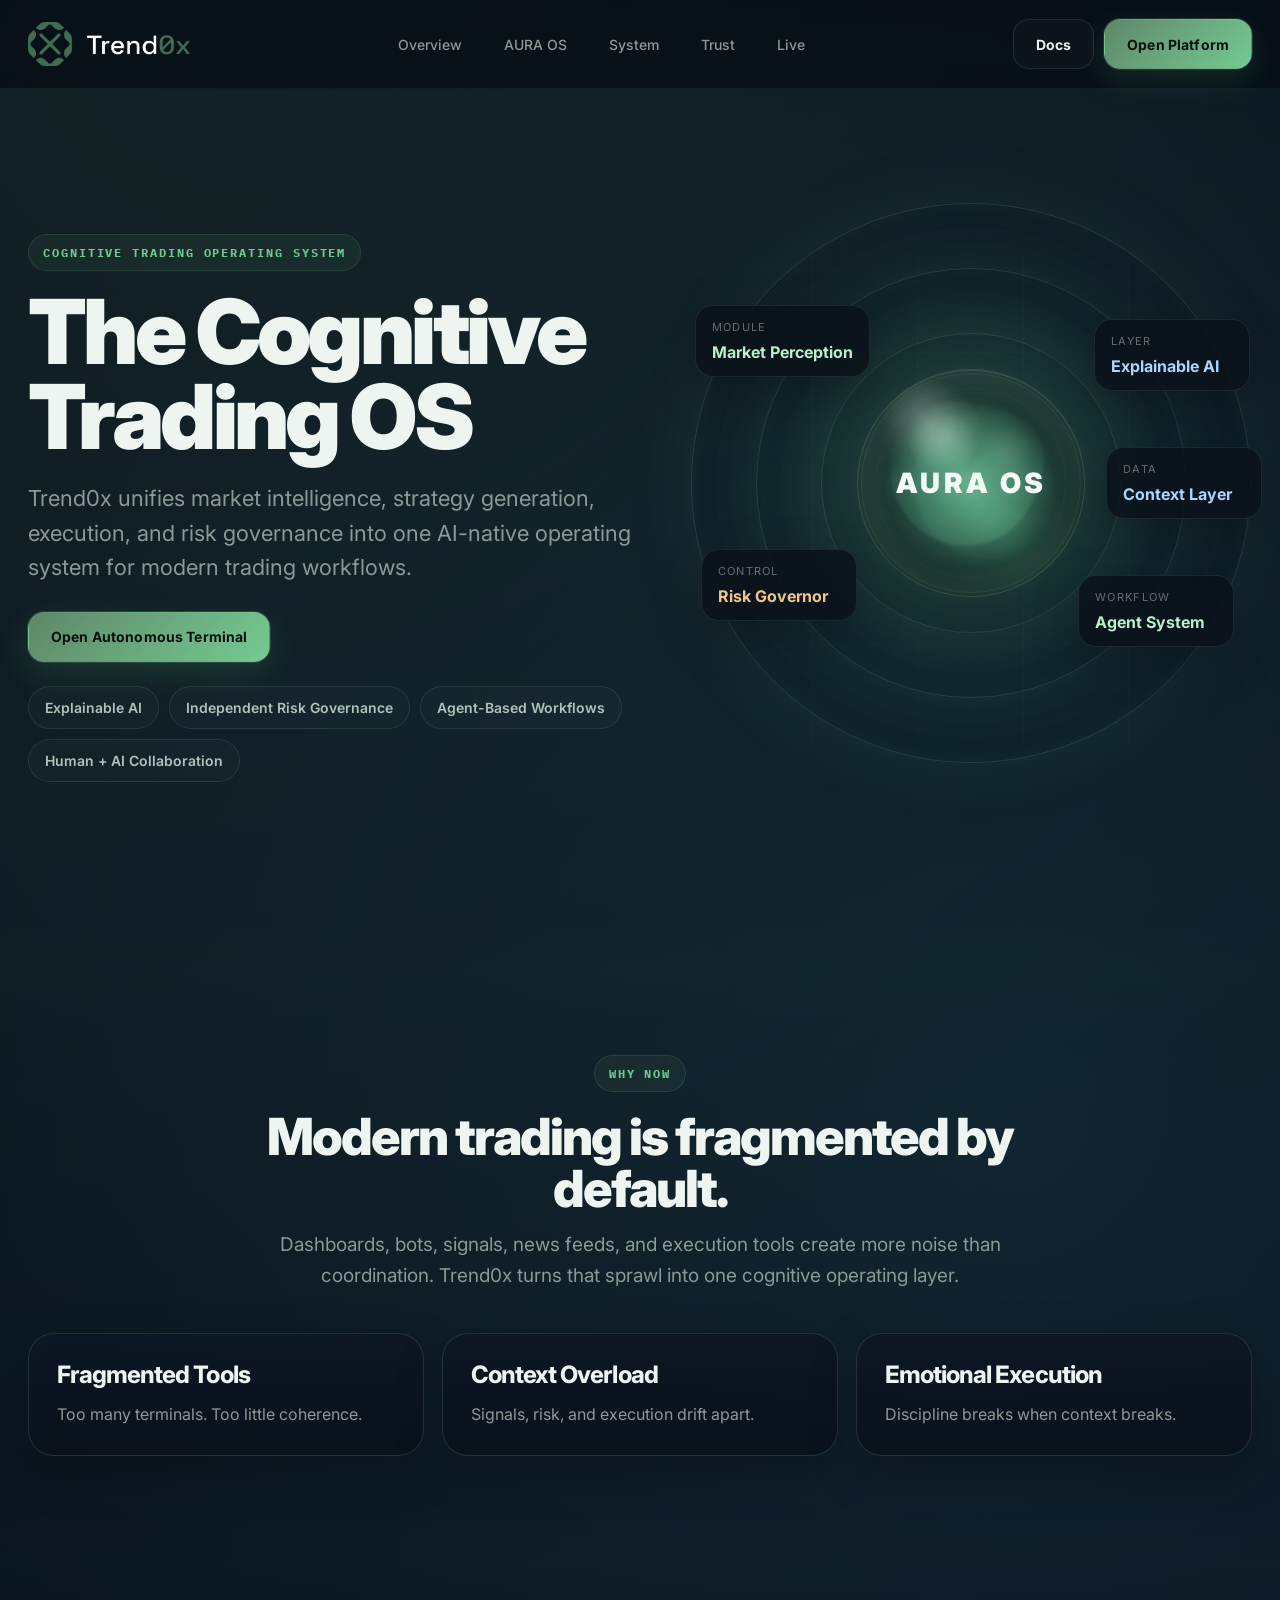
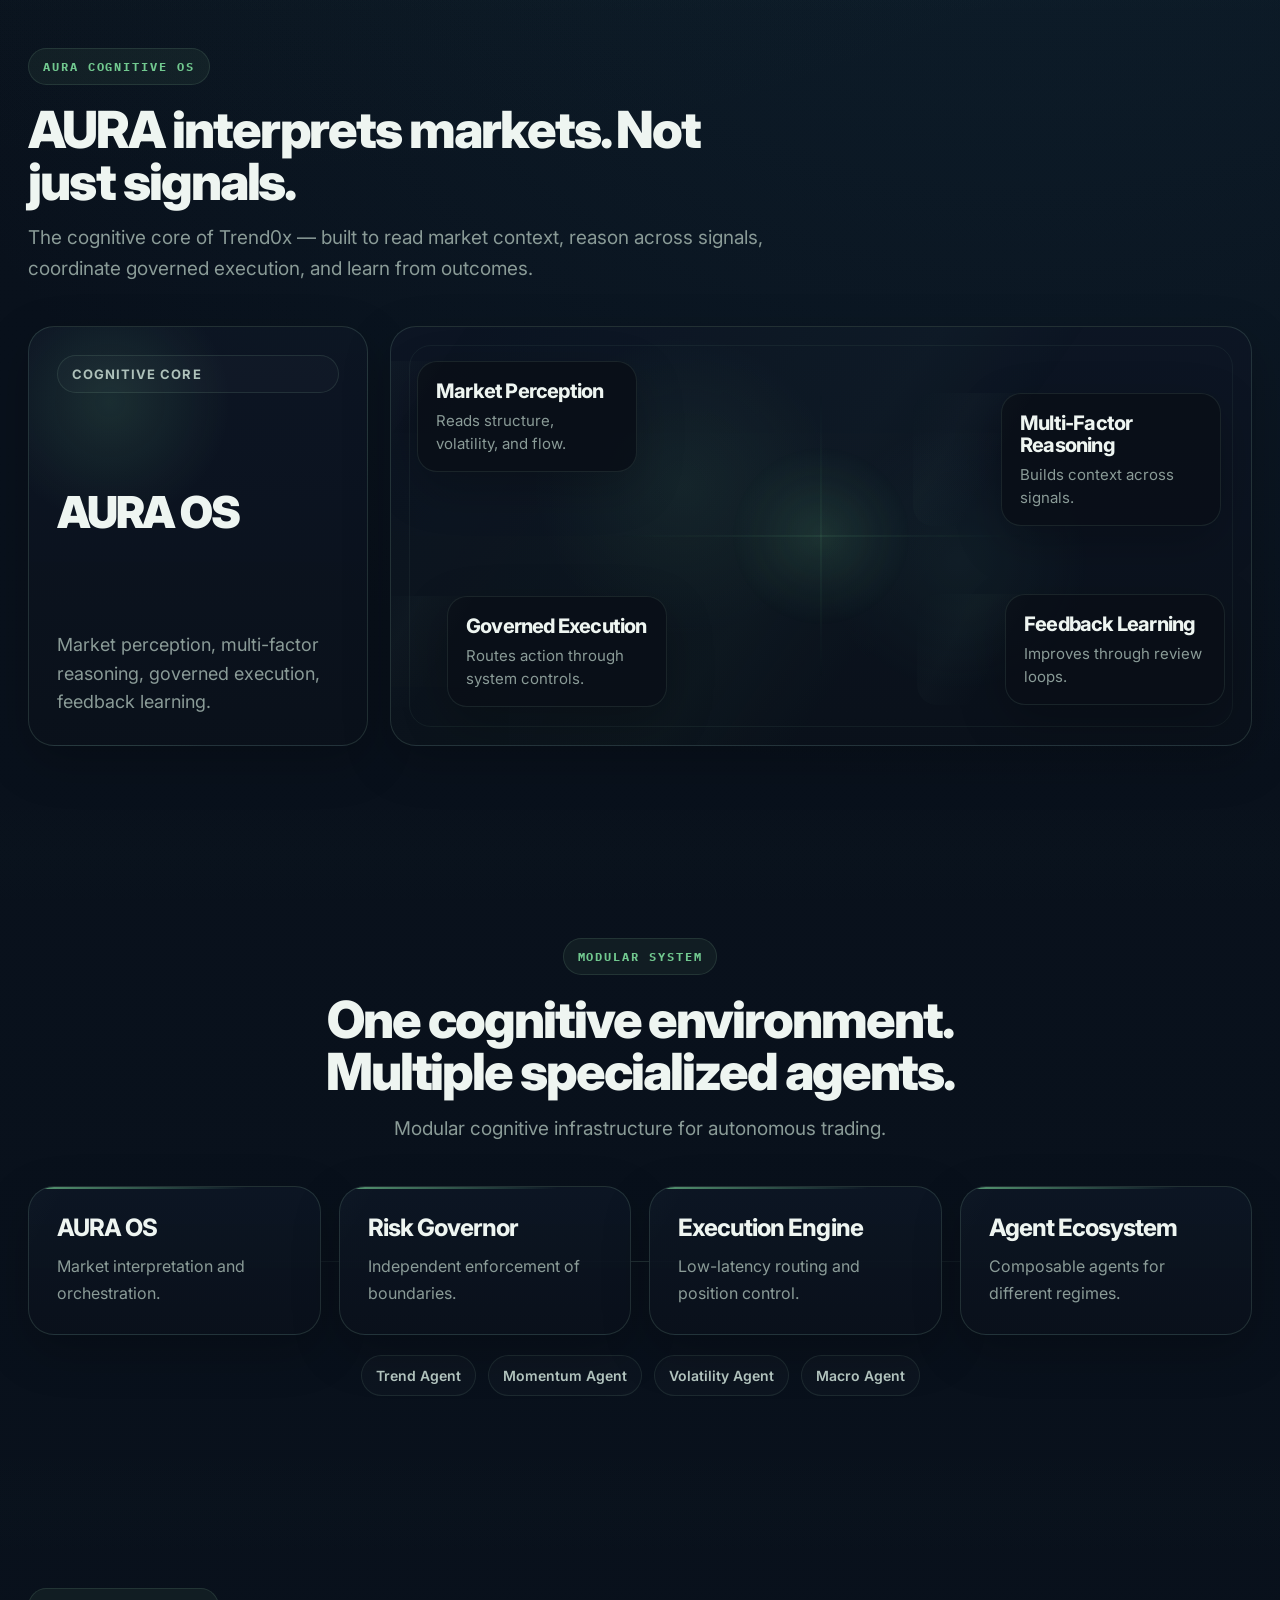
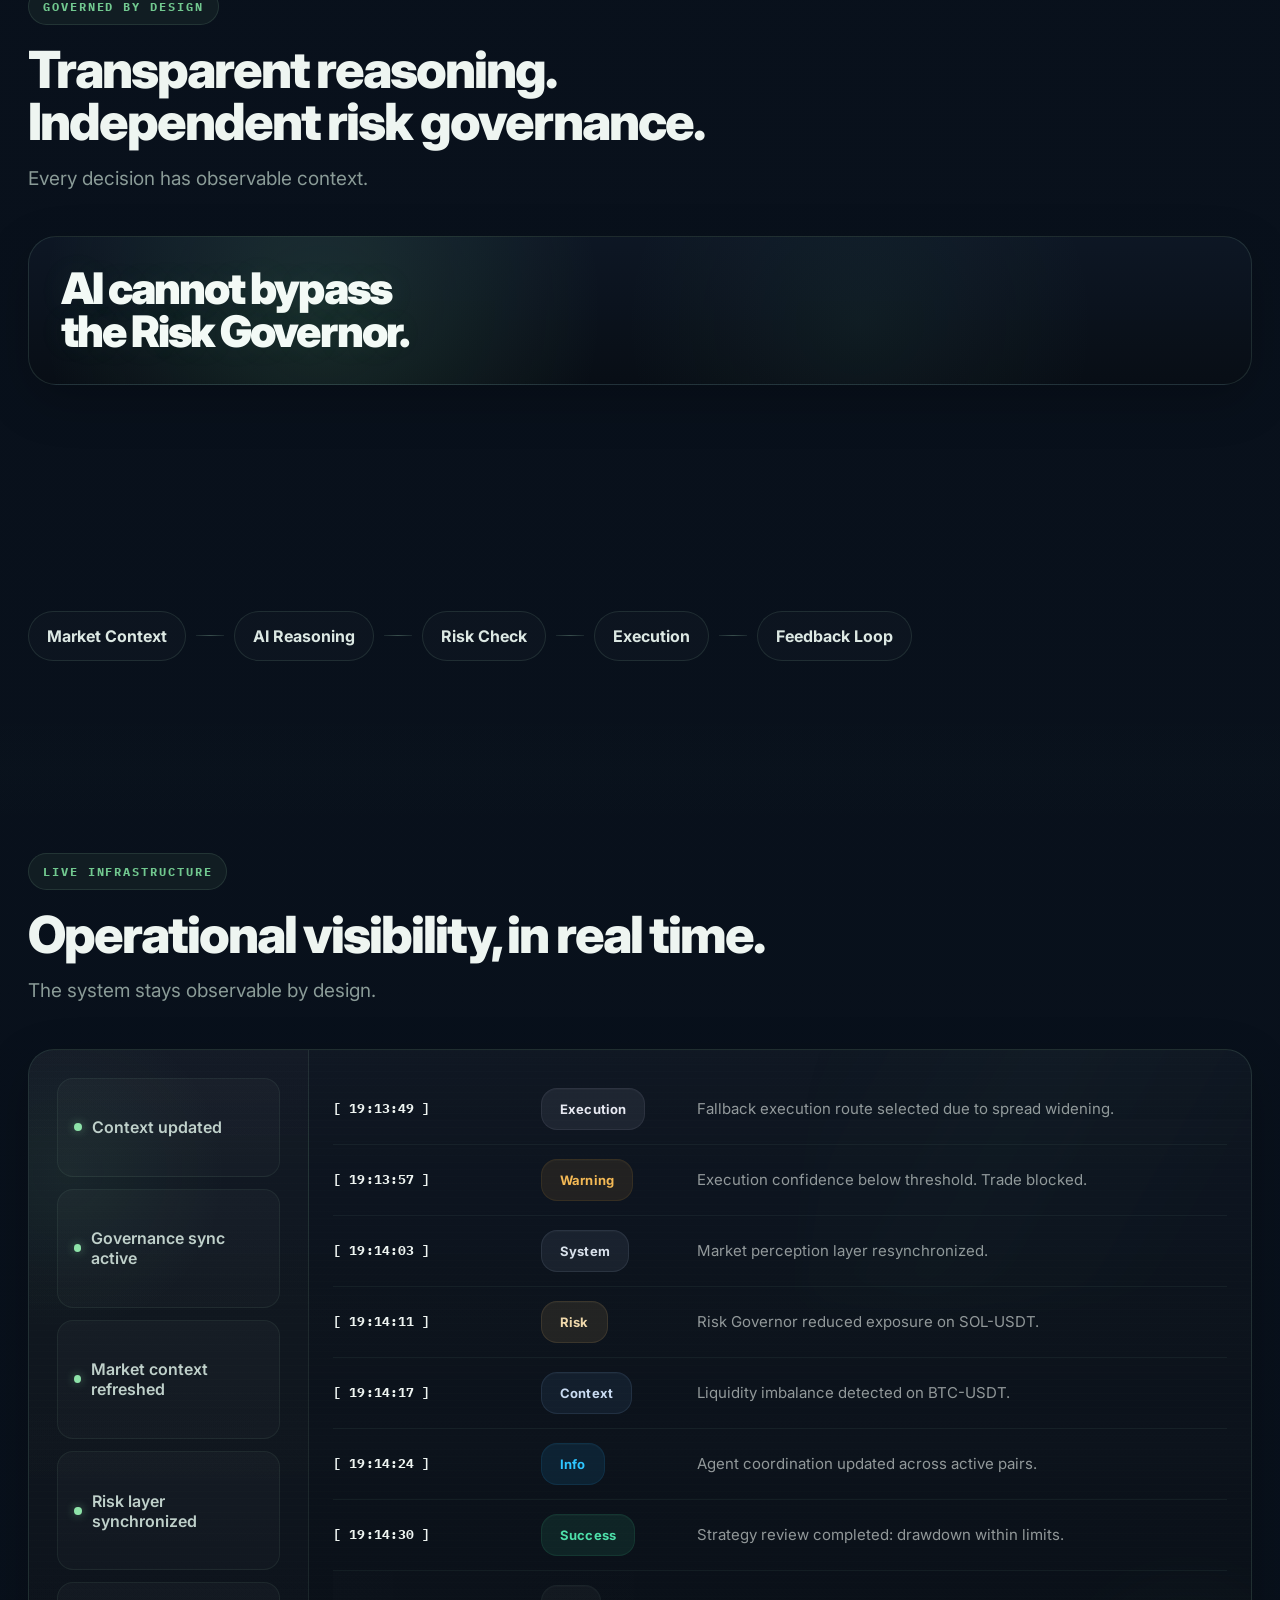
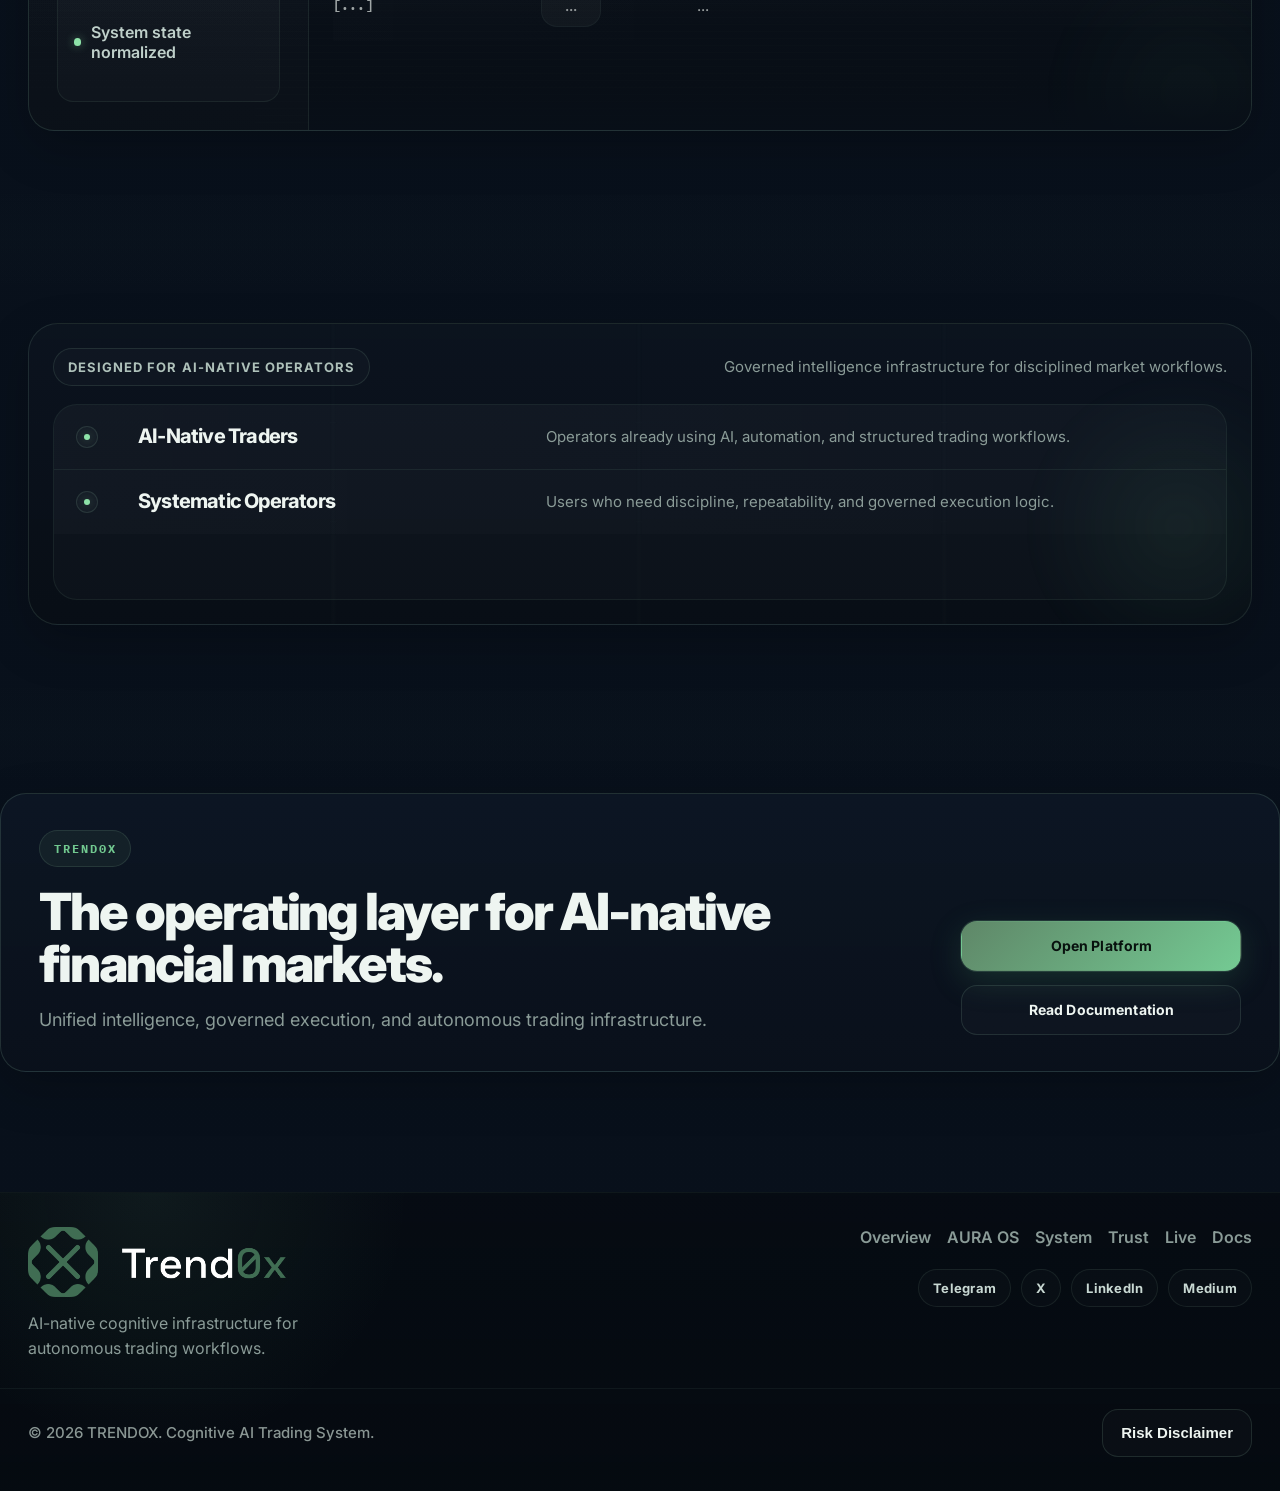
==== commit b3e6ed4e: "Fix mobile modular system layout" ====
--- a/index.html
+++ b/index.html
@@ -590,9 +590,6 @@
         const liveFeedRoot = document.querySelector("[data-live-feed]");
         let liveLogRows = Array.from(document.querySelectorAll("[data-live-log-row]"));
         const liveLogTail = document.querySelector("[data-live-log-tail]");
-        const systemCarousel = document.querySelector(".system-grid");
-        const systemCards = systemCarousel ? Array.from(systemCarousel.querySelectorAll(".arch-card")) : [];
-        const mobileCarouselQuery = window.matchMedia("(max-width: 860px)");
 
         const liveStatusPool = [
           "Context updated",
@@ -772,63 +769,6 @@
           runLogLoop();
         }
 
-        if (systemCarousel && systemCards.length > 1 && !prefersReducedMotion) {
-          let systemCardIndex = 0;
-          let systemAdvanceTimer = null;
-          let systemPauseUntil = 0;
-
-          const setSystemCard = (index) => {
-            systemCards.forEach((card, cardIndex) => {
-              card.classList.toggle("is-mobile-active", cardIndex === index);
-            });
-
-            if (mobileCarouselQuery.matches) {
-              systemCards[index]?.scrollIntoView({
-                behavior: "smooth",
-                block: "nearest",
-                inline: "start",
-              });
-            }
-          };
-
-          const scheduleSystemAdvance = () => {
-            window.clearTimeout(systemAdvanceTimer);
-            systemAdvanceTimer = window.setTimeout(() => {
-              if (!mobileCarouselQuery.matches) {
-                setSystemCard(0);
-                scheduleSystemAdvance();
-                return;
-              }
-
-              if (Date.now() < systemPauseUntil) {
-                scheduleSystemAdvance();
-                return;
-              }
-
-              systemCardIndex = (systemCardIndex + 1) % systemCards.length;
-              setSystemCard(systemCardIndex);
-              scheduleSystemAdvance();
-            }, 3900);
-          };
-
-          const pauseSystemAdvance = () => {
-            systemPauseUntil = Date.now() + 7000;
-          };
-
-          setSystemCard(0);
-          scheduleSystemAdvance();
-
-          systemCarousel.addEventListener("touchstart", pauseSystemAdvance, { passive: true });
-          systemCarousel.addEventListener("pointerdown", pauseSystemAdvance);
-          systemCarousel.addEventListener("scroll", pauseSystemAdvance, { passive: true });
-          mobileCarouselQuery.addEventListener("change", () => {
-            if (!mobileCarouselQuery.matches) {
-              systemCards.forEach((card) => card.classList.remove("is-mobile-active"));
-            } else {
-              setSystemCard(systemCardIndex);
-            }
-          });
-        }
       }
     </script>
   </body>
--- a/_astro/index.zALbbT_3.css
+++ b/_astro/index.zALbbT_3.css
@@ -1406,45 +1406,31 @@
     margin-left:10%
   }
   .system-grid{
-    display:flex;align-items:stretch;gap:12px;
-    overflow-x:auto;overflow-y:hidden;
-    scroll-snap-type:x mandatory;
-    overscroll-behavior-x:contain;overscroll-behavior-y:none;
-    -webkit-overflow-scrolling:touch;
-    touch-action:pan-x pinch-zoom;
-    padding-bottom:8px;margin:0 -4px;padding-inline:4px
+    display:grid;grid-template-columns:1fr;gap:10px;position:relative;
+    width:100%;max-width:100%;overflow:visible
   }
   .system-grid::-webkit-scrollbar,.agent-capsules::-webkit-scrollbar,.decision-flow::-webkit-scrollbar,.live-status::-webkit-scrollbar{display:none}
   .system-grid,.agent-capsules,.decision-flow,.live-status{scrollbar-width:none}
-  .system-grid:before{display:none}
+  .system-grid:before{
+    display:block;left:28px;right:auto;top:96px;bottom:26px;width:1px;height:auto;
+    background:linear-gradient(180deg,rgba(129,171,151,.22),rgba(129,171,151,.06))
+  }
   .system-grid .arch-card{
-    flex:0 0 78%;scroll-snap-align:start;
-    padding:18px 18px 16px;min-height:148px;height:148px;
-    display:flex;flex-direction:column;justify-content:flex-start;
-    transition:transform .35s ease,box-shadow .35s ease,border-color .35s ease,background .35s ease
+    width:100%;max-width:100%;box-sizing:border-box;
+    min-height:auto;padding:16px 16px 15px;
+    transition:transform .3s ease,box-shadow .3s ease,border-color .3s ease,background .3s ease
   }
   .system-grid .arch-card:first-child{
-    flex-basis:88%;border-color:rgba(129,171,151,.24);
+    padding:20px 18px 18px;min-height:148px;
+    border-color:rgba(129,171,151,.24);
     background:linear-gradient(180deg,rgba(16,27,35,.98),rgba(11,18,29,.98))
   }
-  .system-grid .arch-card:before{
-    transform:scaleX(.22);transform-origin:left center;opacity:.72;
-    transition:transform 3.9s linear,opacity .3s ease,background .3s ease
-  }
-  .system-grid .arch-card.is-mobile-active{
-    border-color:rgba(129,171,151,.28);
-    background:linear-gradient(180deg,rgba(18,30,40,.98),rgba(11,18,29,.98));
-    box-shadow:0 18px 44px rgba(0,0,0,.22),0 0 0 1px rgba(120,191,147,.08)
-  }
-  .system-grid .arch-card.is-mobile-active:before{
-    transform:scaleX(1);opacity:1;
-    background:linear-gradient(90deg,rgba(113,200,143,.9),rgba(149,226,178,.6),transparent 92%)
-  }
-  .system-grid .arch-card h3{font-size:20px}
-  .system-grid .arch-card p{
-    font-size:14px;line-height:1.55;
-    display:-webkit-box;-webkit-line-clamp:3;-webkit-box-orient:vertical;overflow:hidden
-  }
+  .system-grid .arch-card:not(:first-child){
+    width:calc(100% - 28px);margin-left:28px;padding-left:18px;
+    background:linear-gradient(180deg,rgba(12,20,31,.92),rgba(9,15,24,.96))
+  }
+  .system-grid .arch-card h3{font-size:18px}
+  .system-grid .arch-card p{font-size:14px;line-height:1.55}
   .agent-capsules{
     justify-content:flex-start;flex-wrap:nowrap;overflow-x:auto;overflow-y:hidden;
     overscroll-behavior-x:contain;overscroll-behavior-y:none;
@@ -1484,7 +1470,7 @@
   .live-status span{
     flex:0 0 auto;min-width:220px;padding:12px 14px
   }
-  .system-grid:before,.section:before{display:none}
+  .section:before{display:none}
   body:before,body:after,.aura-system-map:after{animation:none}
   .aura-node{animation:nodePulse 16s ease-in-out infinite}
   .card-live{left:20px}
@@ -1576,10 +1562,16 @@
   .aura-node p{font-size:12px;line-height:1.4}
   .node-perception,.node-execution{margin-right:6%}
   .node-reasoning,.node-learning{margin-left:6%}
+  .system-grid:before{left:22px;top:88px;bottom:22px}
   .system-grid .arch-card{
-    flex-basis:84%;padding:16px 16px 15px;min-height:132px;height:132px
-  }
-  .system-grid .arch-card:first-child{flex-basis:90%}
+    padding:15px 15px 14px
+  }
+  .system-grid .arch-card:first-child{
+    min-height:136px
+  }
+  .system-grid .arch-card:not(:first-child){
+    width:calc(100% - 22px);margin-left:22px
+  }
   .agent-capsules{
     gap:10px;margin-top:14px
   }
@@ -1667,10 +1659,13 @@
   }
   .aura-node h3{font-size:14px}
   .aura-node p{font-size:11px}
-  .system-grid .arch-card{
-    flex-basis:88%;min-height:126px;height:126px
-  }
-  .system-grid .arch-card:first-child{flex-basis:94%}
+  .system-grid:before{left:18px;top:82px;bottom:18px}
+  .system-grid .arch-card:first-child{
+    min-height:124px
+  }
+  .system-grid .arch-card:not(:first-child){
+    width:calc(100% - 18px);margin-left:18px
+  }
   .trust-grid{
     grid-template-columns:1fr 1fr
   }
